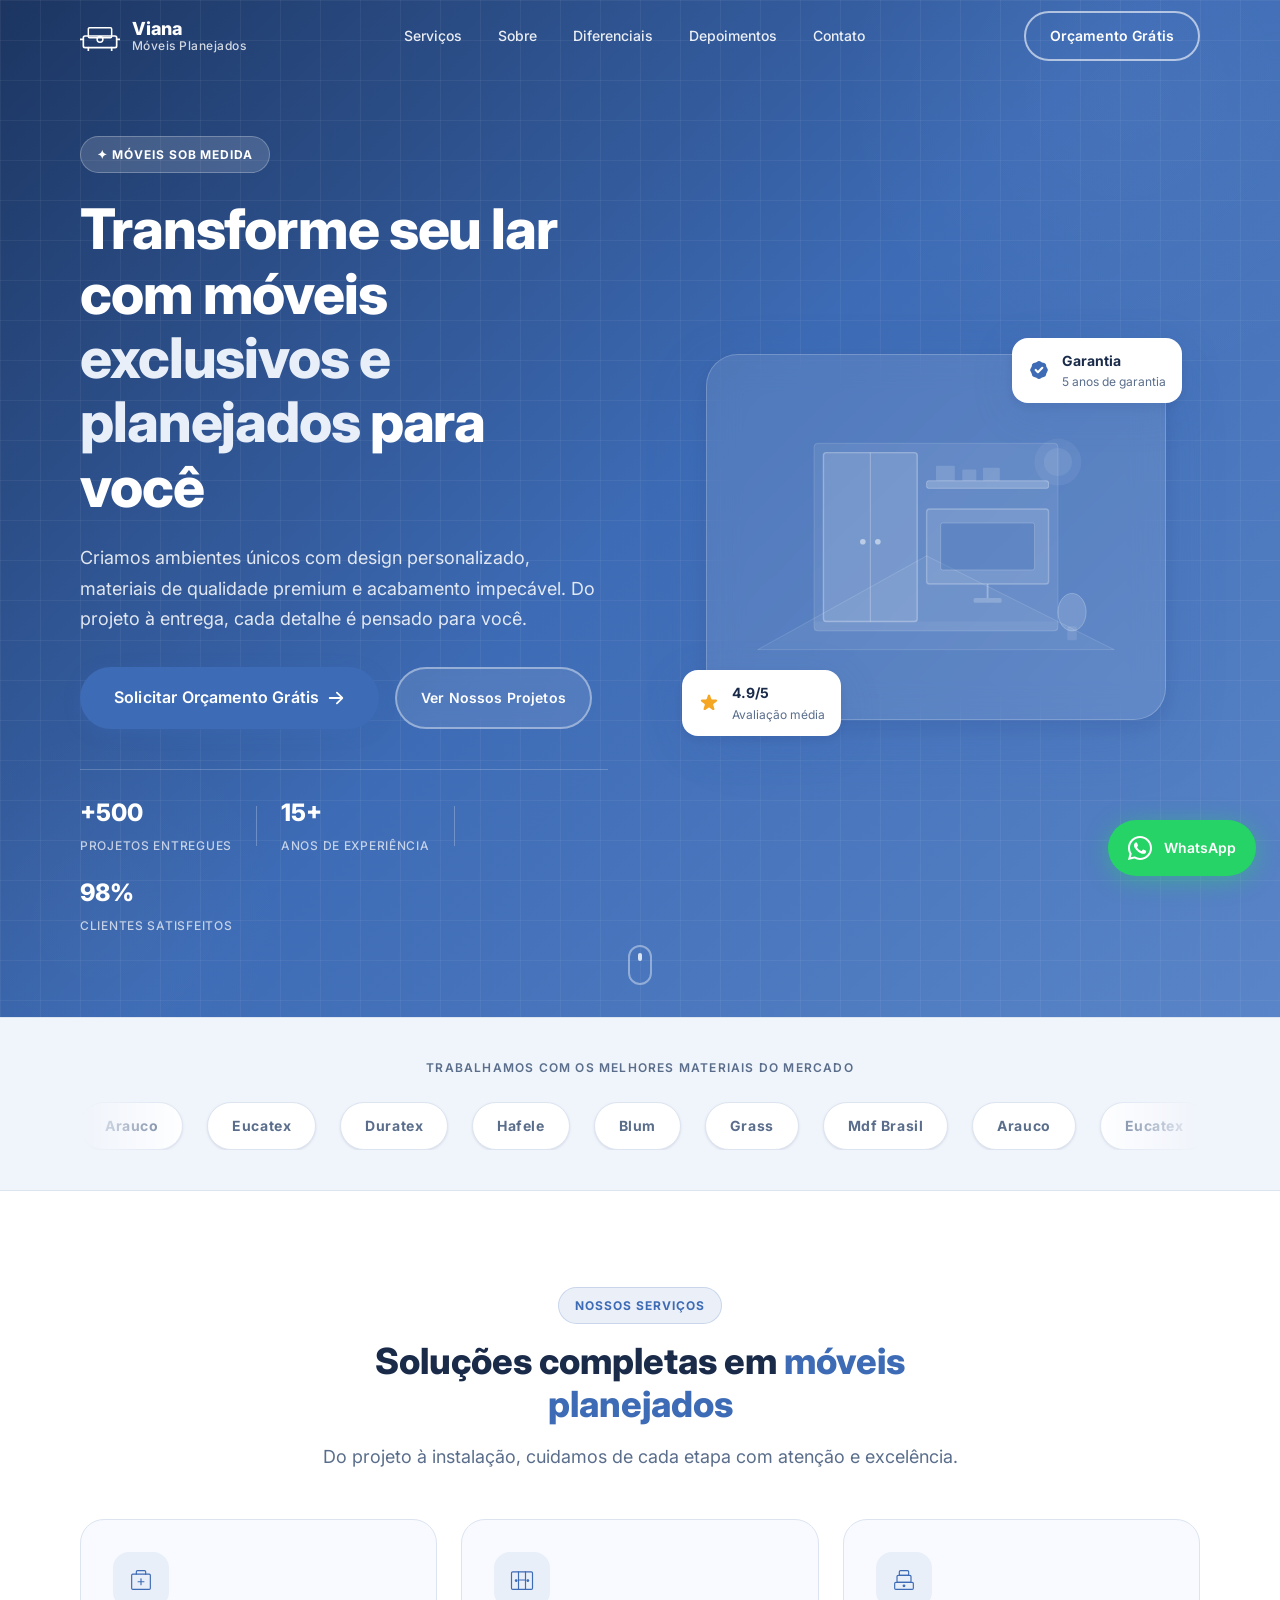
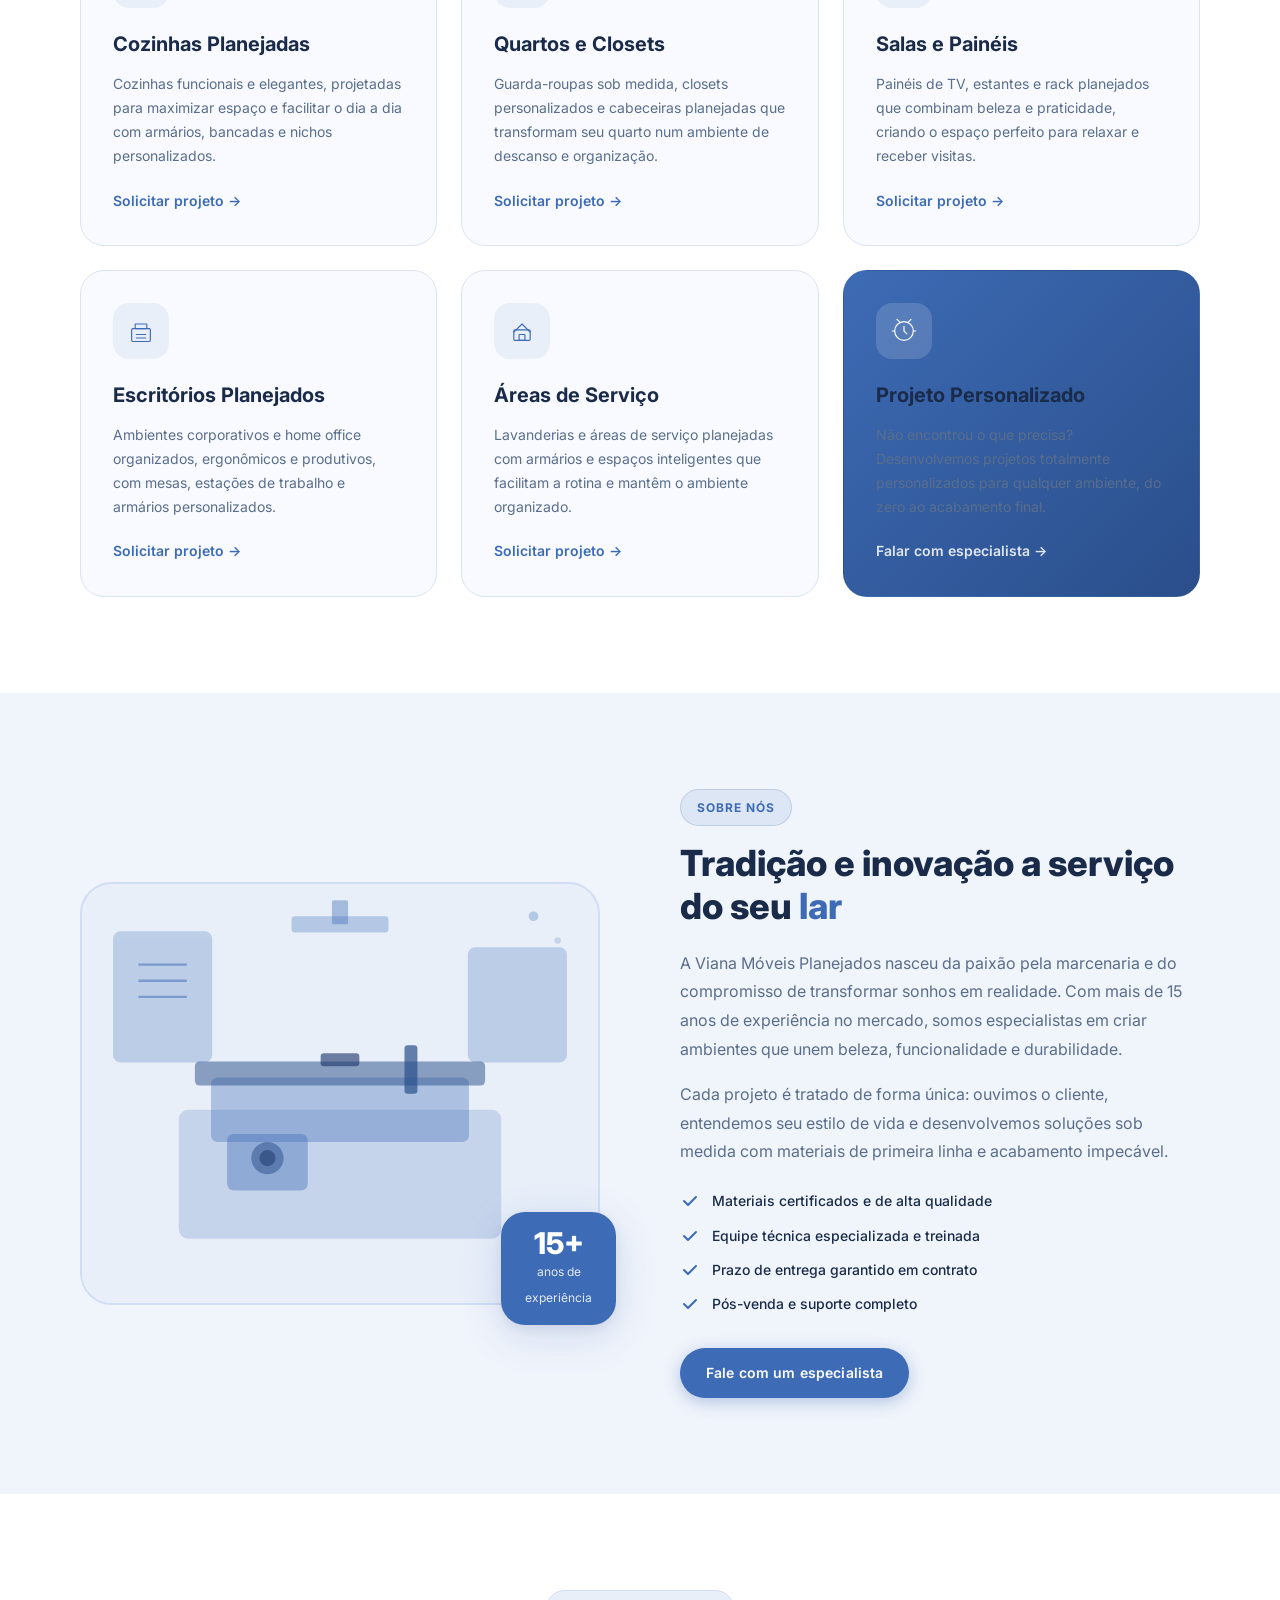
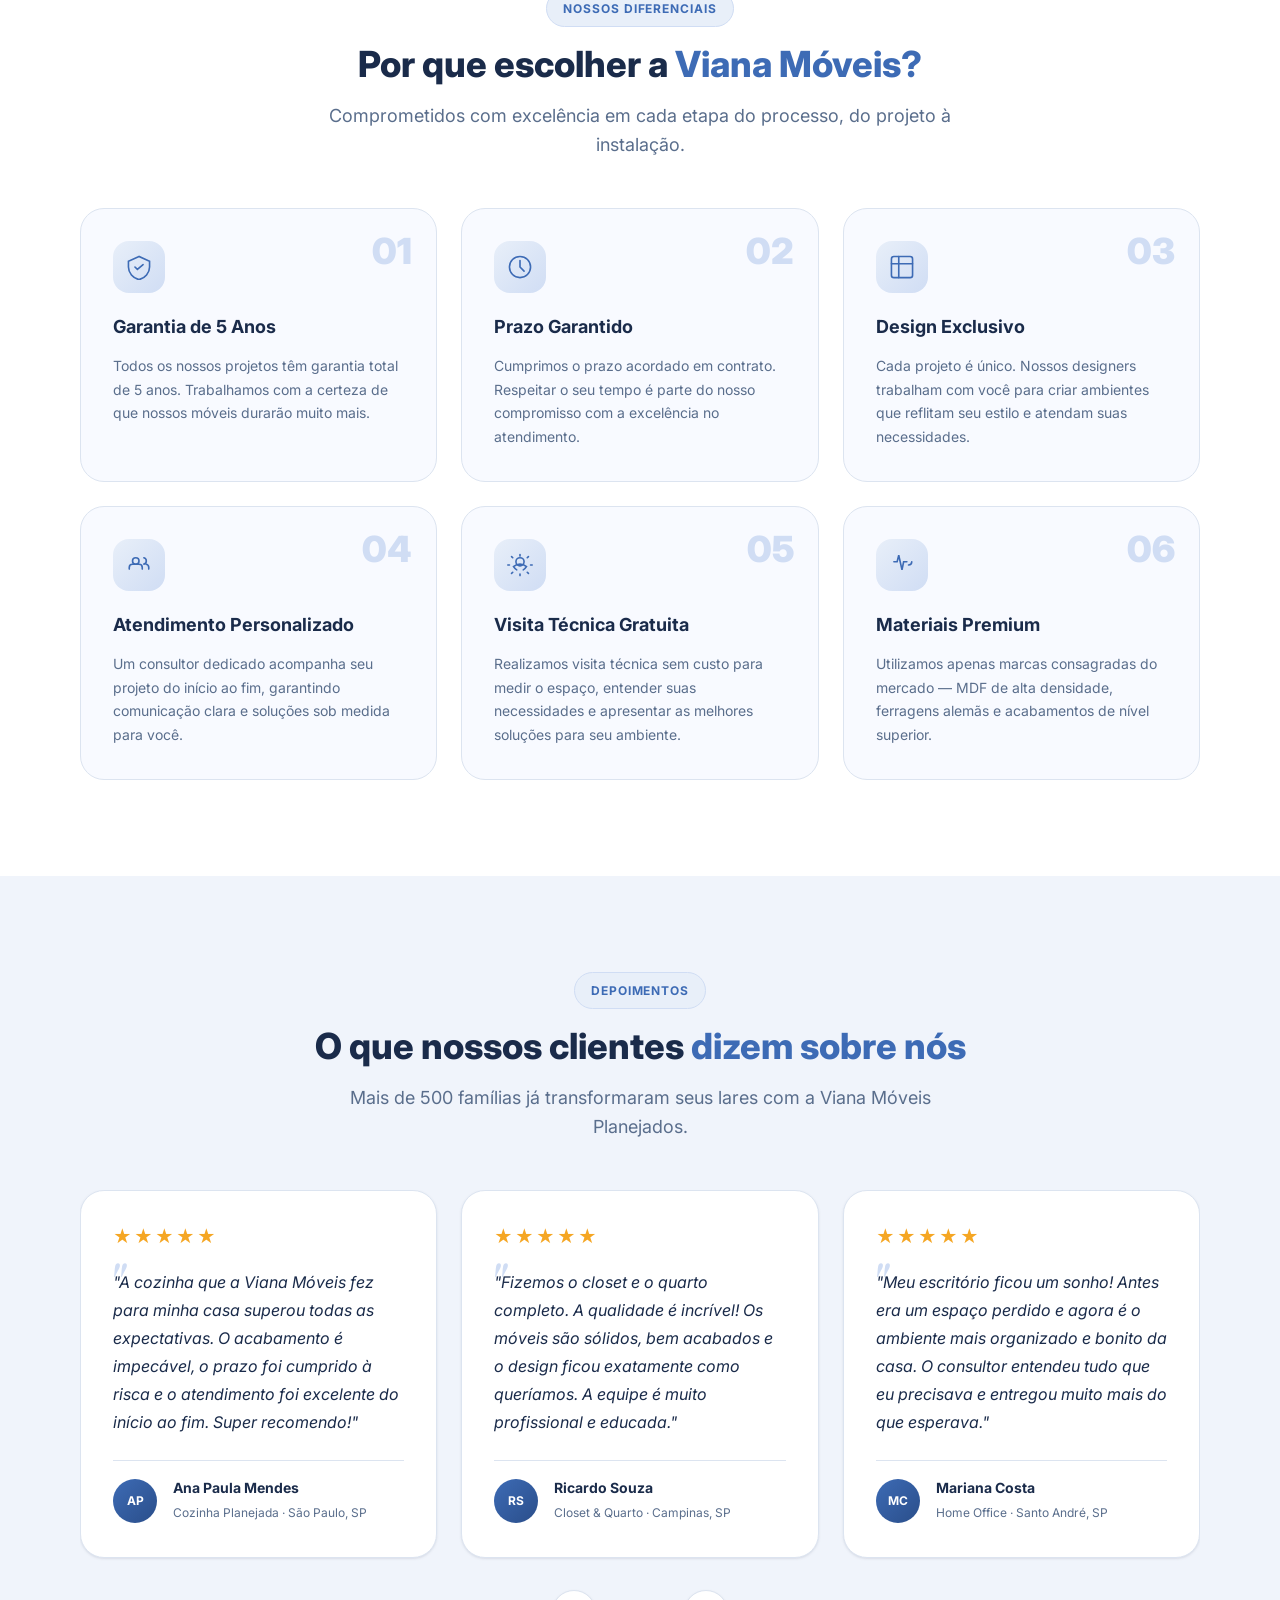
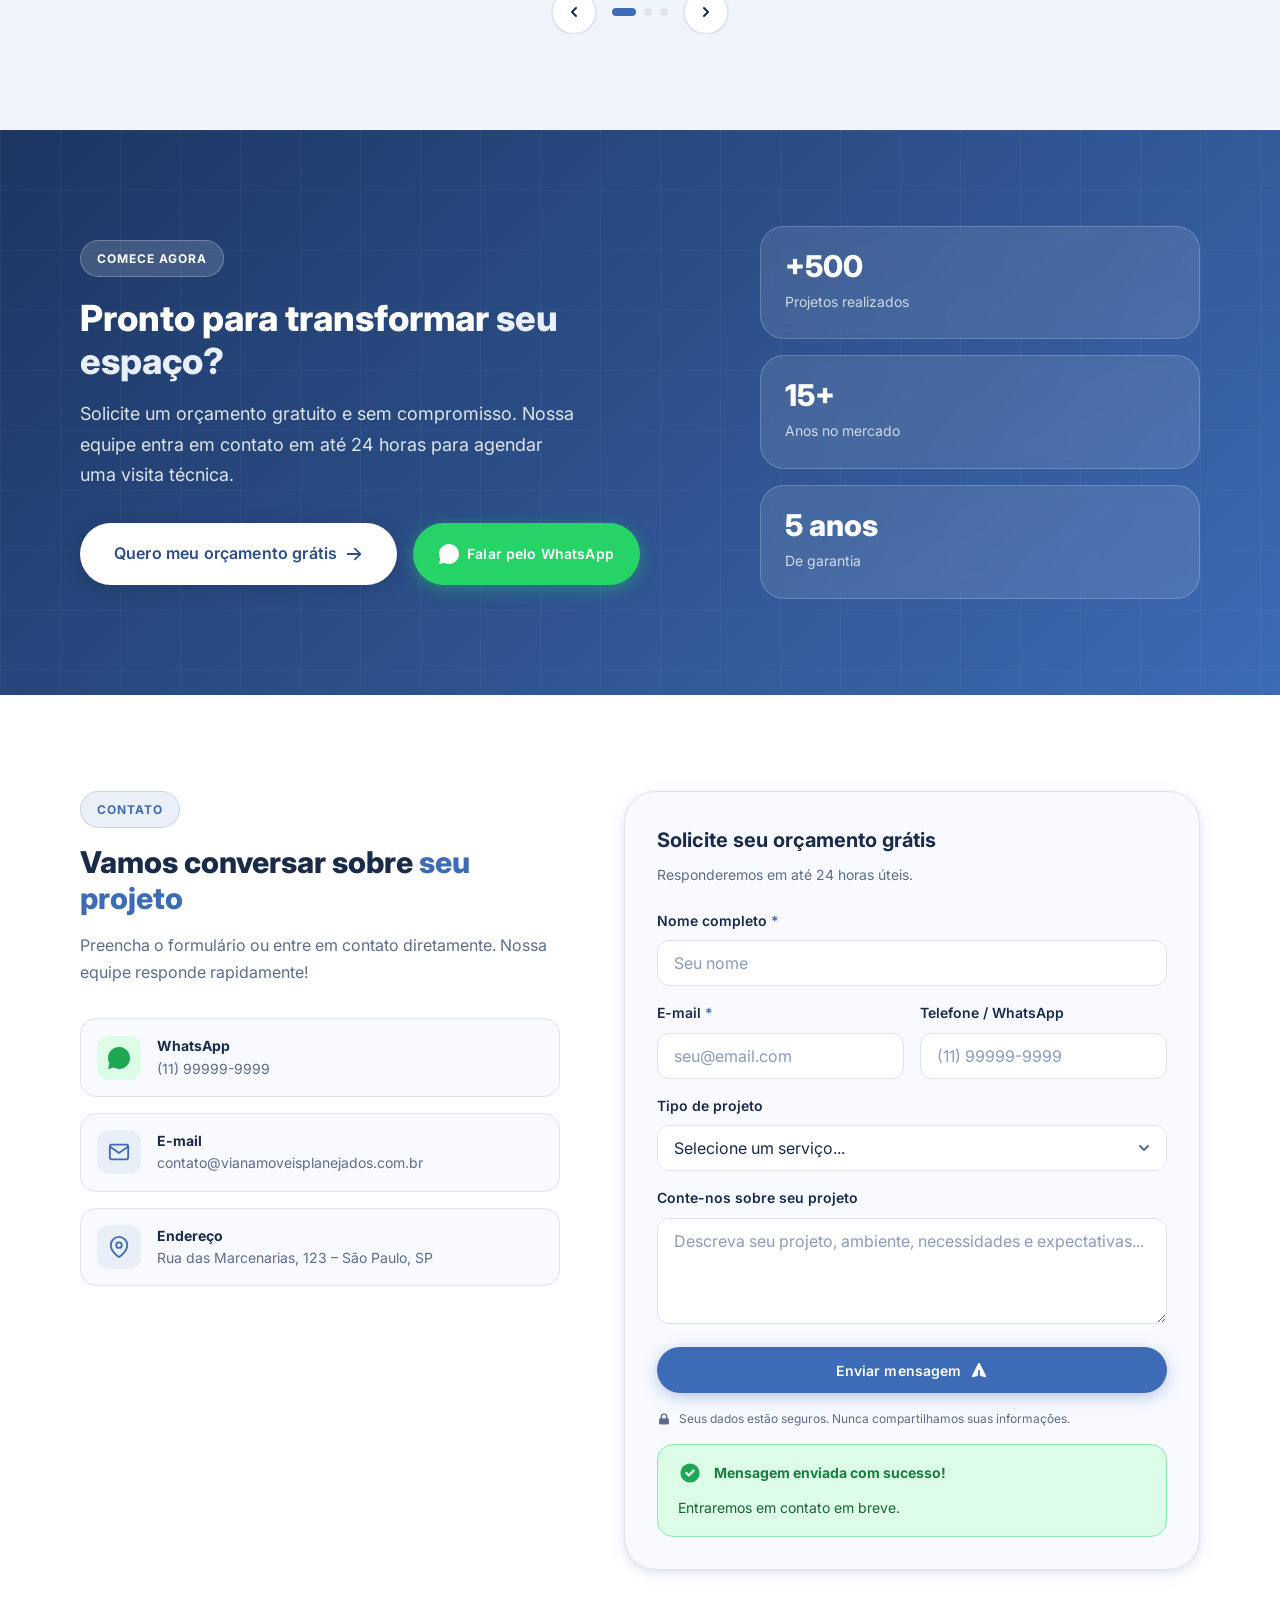
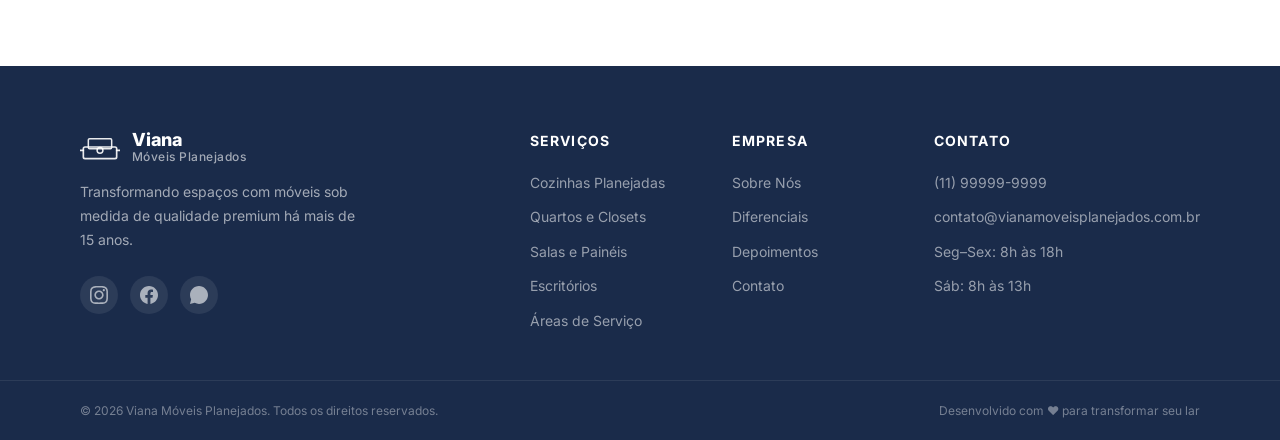
==== index.html @ b547963d "first commit" ====
<!DOCTYPE html>
<html lang="pt-BR">
<head>
  <meta charset="UTF-8" />
  <meta name="viewport" content="width=device-width, initial-scale=1.0" />
  <meta name="description" content="Viana Móveis Planejados – Móveis sob medida com qualidade premium e design exclusivo para sua casa, escritório ou empresa." />
  <meta name="keywords" content="móveis planejados, móveis sob medida, marcenaria, cozinha planejada, guarda-roupa planejado, closet, escritório planejado, Viana Móveis" />
  <meta property="og:title" content="Viana Móveis Planejados – Qualidade e Design em Cada Detalhe" />
  <meta property="og:description" content="Transformamos espaços com móveis sob medida de alta qualidade. Atendimento personalizado, projetos exclusivos." />
  <meta property="og:type" content="website" />
  <title>Viana Móveis Planejados – Qualidade e Design em Cada Detalhe</title>

  <!-- Google Fonts -->
  <link rel="preconnect" href="https://fonts.googleapis.com" />
  <link rel="preconnect" href="https://fonts.gstatic.com" crossorigin />
  <link href="https://fonts.googleapis.com/css2?family=Inter:wght@300;400;500;600;700;800&family=Playfair+Display:wght@700;800&display=swap" rel="stylesheet" />

  <!-- Stylesheet -->
  <link rel="stylesheet" href="styles.css" />
</head>
<body>

  <!-- ============================================================
       FLOATING WHATSAPP BUTTON
  ============================================================ -->
  <a
    href="https://wa.me/5511999999999?text=Olá!%20Gostaria%20de%20um%20orçamento%20de%20móveis%20planejados."
    class="whatsapp-float"
    target="_blank"
    rel="noopener noreferrer"
    aria-label="Fale conosco pelo WhatsApp"
  >
    <svg viewBox="0 0 32 32" fill="currentColor" aria-hidden="true">
      <path d="M16 0C7.163 0 0 7.163 0 16c0 2.822.736 5.471 2.027 7.773L0 32l8.418-2.006A15.93 15.93 0 0016 32c8.837 0 16-7.163 16-16S24.837 0 16 0zm0 29.333a13.27 13.27 0 01-6.773-1.853l-.486-.288-5.002 1.192 1.23-4.865-.317-.5A13.27 13.27 0 012.667 16C2.667 8.636 8.636 2.667 16 2.667S29.333 8.636 29.333 16 23.364 29.333 16 29.333zm7.28-9.92c-.4-.2-2.36-1.16-2.72-1.293-.36-.133-.623-.2-.887.2s-1.02 1.293-1.247 1.56c-.227.267-.453.3-.853.1-.4-.2-1.687-.62-3.213-1.98-1.187-1.06-1.987-2.367-2.22-2.767-.233-.4-.024-.613.176-.813.18-.18.4-.467.6-.7.2-.233.267-.4.4-.667.133-.267.067-.5-.033-.7-.1-.2-.887-2.147-1.213-2.94-.32-.773-.647-.667-.887-.68h-.753c-.267 0-.7.1-1.067.5s-1.4 1.367-1.4 3.333 1.433 3.867 1.633 4.133c.2.267 2.82 4.307 6.833 6.04.953.413 1.7.66 2.28.847.957.307 1.827.263 2.517.16.767-.113 2.36-.967 2.693-1.9.333-.933.333-1.733.233-1.9-.1-.167-.36-.267-.76-.467z"/>
    </svg>
    <span class="whatsapp-label">WhatsApp</span>
  </a>

  <!-- ============================================================
       NAVBAR
  ============================================================ -->
  <header class="navbar" id="navbar" role="banner">
    <div class="container navbar__inner">

      <!-- Logo -->
      <a href="#hero" class="navbar__logo" aria-label="Viana Móveis Planejados – Página inicial">
        <!-- Replace src with your actual logo file: <img src="logo.png" alt="Viana Móveis Planejados" /> -->
        <svg class="logo-icon" viewBox="0 0 48 36" fill="none" aria-hidden="true">
          <rect x="4" y="18" width="40" height="14" rx="2" stroke="currentColor" stroke-width="2" fill="none"/>
          <rect x="10" y="8" width="28" height="12" rx="1.5" stroke="currentColor" stroke-width="1.8" fill="none"/>
          <circle cx="24" cy="22" r="3.5" stroke="currentColor" stroke-width="1.8" fill="none"/>
          <line x1="4" y1="22" x2="0" y2="22" stroke="currentColor" stroke-width="2" stroke-linecap="round"/>
          <line x1="48" y1="22" x2="44" y2="22" stroke="currentColor" stroke-width="2" stroke-linecap="round"/>
          <line x1="10" y1="32" x2="10" y2="36" stroke="currentColor" stroke-width="2" stroke-linecap="round"/>
          <line x1="38" y1="32" x2="38" y2="36" stroke="currentColor" stroke-width="2" stroke-linecap="round"/>
        </svg>
        <span class="logo-text">
          <span class="logo-brand">Viana</span>
          <span class="logo-sub">Móveis Planejados</span>
        </span>
      </a>

      <!-- Desktop Navigation -->
      <nav class="navbar__nav" aria-label="Menu principal">
        <ul>
          <li><a href="#servicos">Serviços</a></li>
          <li><a href="#sobre">Sobre</a></li>
          <li><a href="#diferenciais">Diferenciais</a></li>
          <li><a href="#depoimentos">Depoimentos</a></li>
          <li><a href="#contato">Contato</a></li>
        </ul>
      </nav>

      <!-- CTA + Hamburger -->
      <div class="navbar__actions">
        <a href="#contato" class="btn btn--outline">Orçamento Grátis</a>
        <button class="hamburger" id="hamburger" aria-label="Abrir menu" aria-expanded="false" aria-controls="mobile-menu">
          <span></span><span></span><span></span>
        </button>
      </div>
    </div>

    <!-- Mobile Menu -->
    <nav class="mobile-menu" id="mobile-menu" aria-label="Menu mobile" aria-hidden="true">
      <ul>
        <li><a href="#servicos">Serviços</a></li>
        <li><a href="#sobre">Sobre</a></li>
        <li><a href="#diferenciais">Diferenciais</a></li>
        <li><a href="#depoimentos">Depoimentos</a></li>
        <li><a href="#contato">Contato</a></li>
        <li><a href="#contato" class="btn btn--primary">Orçamento Grátis</a></li>
      </ul>
    </nav>
  </header>

  <main>

    <!-- ============================================================
         HERO SECTION
    ============================================================ -->
    <section class="hero" id="hero" aria-labelledby="hero-headline">
      <div class="hero__bg" aria-hidden="true">
        <div class="hero__blob hero__blob--1"></div>
        <div class="hero__blob hero__blob--2"></div>
        <div class="hero__grid"></div>
      </div>

      <div class="container hero__inner">
        <div class="hero__content reveal">
          <span class="badge">✦ Móveis Sob Medida</span>
          <h1 id="hero-headline">
            Transforme seu lar com móveis
            <span class="highlight">exclusivos e planejados</span>
            para você
          </h1>
          <p class="hero__sub">
            Criamos ambientes únicos com design personalizado, materiais de qualidade premium e acabamento impecável. Do projeto à entrega, cada detalhe é pensado para você.
          </p>
          <div class="hero__ctas">
            <a href="#contato" class="btn btn--primary btn--lg">
              Solicitar Orçamento Grátis
              <svg viewBox="0 0 20 20" fill="currentColor" aria-hidden="true"><path fill-rule="evenodd" d="M10.293 3.293a1 1 0 011.414 0l6 6a1 1 0 010 1.414l-6 6a1 1 0 01-1.414-1.414L14.586 11H3a1 1 0 110-2h11.586l-4.293-4.293a1 1 0 010-1.414z" clip-rule="evenodd"/></svg>
            </a>
            <a href="#servicos" class="btn btn--ghost">
              Ver Nossos Projetos
            </a>
          </div>
          <div class="hero__stats">
            <div class="stat">
              <strong>+500</strong>
              <span>Projetos Entregues</span>
            </div>
            <div class="stat__divider" aria-hidden="true"></div>
            <div class="stat">
              <strong>15+</strong>
              <span>Anos de Experiência</span>
            </div>
            <div class="stat__divider" aria-hidden="true"></div>
            <div class="stat">
              <strong>98%</strong>
              <span>Clientes Satisfeitos</span>
            </div>
          </div>
        </div>

        <!-- Hero Visual -->
        <div class="hero__visual reveal reveal--right" aria-hidden="true">
          <div class="hero__card-wrap">
            <div class="hero__room">
              <!-- Stylized furniture illustration using CSS/SVG -->
              <svg viewBox="0 0 420 320" fill="none" xmlns="http://www.w3.org/2000/svg" role="img" aria-label="Ilustração de ambiente com móveis planejados">
                <!-- Room perspective floor -->
                <path d="M20 280 L200 180 L400 280 Z" fill="rgba(255,255,255,0.05)" stroke="rgba(255,255,255,0.15)" stroke-width="1"/>
                <!-- Back wall -->
                <rect x="80" y="60" width="260" height="200" rx="4" fill="rgba(255,255,255,0.08)" stroke="rgba(255,255,255,0.15)" stroke-width="1"/>
                <!-- Wardrobe -->
                <rect x="90" y="70" width="100" height="180" rx="3" fill="rgba(255,255,255,0.12)" stroke="rgba(255,255,255,0.3)" stroke-width="1.5"/>
                <line x1="140" y1="70" x2="140" y2="250" stroke="rgba(255,255,255,0.3)" stroke-width="1"/>
                <circle cx="132" cy="165" r="3" fill="rgba(255,255,255,0.5)"/>
                <circle cx="148" cy="165" r="3" fill="rgba(255,255,255,0.5)"/>
                <!-- TV Panel -->
                <rect x="200" y="130" width="130" height="80" rx="3" fill="rgba(255,255,255,0.1)" stroke="rgba(255,255,255,0.25)" stroke-width="1.5"/>
                <rect x="215" y="145" width="100" height="50" rx="2" fill="rgba(61,107,181,0.4)" stroke="rgba(255,255,255,0.2)" stroke-width="1"/>
                <line x1="265" y1="210" x2="265" y2="225" stroke="rgba(255,255,255,0.3)" stroke-width="2"/>
                <rect x="250" y="225" width="30" height="5" rx="2" fill="rgba(255,255,255,0.2)"/>
                <!-- Floating shelf -->
                <rect x="200" y="100" width="130" height="8" rx="2" fill="rgba(255,255,255,0.2)" stroke="rgba(255,255,255,0.3)" stroke-width="1"/>
                <rect x="210" y="84" width="20" height="16" rx="1" fill="rgba(255,255,255,0.15)"/>
                <rect x="238" y="88" width="15" height="12" rx="1" fill="rgba(255,255,255,0.15)"/>
                <rect x="260" y="86" width="18" height="14" rx="1" fill="rgba(255,255,255,0.15)"/>
                <!-- Floor -->
                <rect x="80" y="250" width="260" height="10" rx="0" fill="rgba(255,255,255,0.05)"/>
                <!-- Decorative plants -->
                <ellipse cx="355" cy="240" rx="15" ry="20" fill="rgba(255,255,255,0.15)" stroke="rgba(255,255,255,0.25)" stroke-width="1"/>
                <rect x="350" y="255" width="10" height="15" rx="2" fill="rgba(255,255,255,0.1)"/>
                <!-- Light rays -->
                <circle cx="340" cy="80" r="25" fill="rgba(255,255,255,0.06)"/>
                <circle cx="340" cy="80" r="15" fill="rgba(255,255,255,0.08)"/>
              </svg>
            </div>
            <!-- Floating badge cards -->
            <div class="hero__badge-card hero__badge-card--1">
              <svg viewBox="0 0 20 20" fill="currentColor" aria-hidden="true"><path d="M9.049 2.927c.3-.921 1.603-.921 1.902 0l1.07 3.292a1 1 0 00.95.69h3.462c.969 0 1.371 1.24.588 1.81l-2.8 2.034a1 1 0 00-.364 1.118l1.07 3.292c.3.921-.755 1.688-1.54 1.118l-2.8-2.034a1 1 0 00-1.175 0l-2.8 2.034c-.784.57-1.838-.197-1.539-1.118l1.07-3.292a1 1 0 00-.364-1.118L2.98 8.72c-.783-.57-.38-1.81.588-1.81h3.461a1 1 0 00.951-.69l1.07-3.292z"/></svg>
              <div>
                <strong>4.9/5</strong>
                <span>Avaliação média</span>
              </div>
            </div>
            <div class="hero__badge-card hero__badge-card--2">
              <svg viewBox="0 0 20 20" fill="currentColor" aria-hidden="true"><path fill-rule="evenodd" d="M6.267 3.455a3.066 3.066 0 001.745-.723 3.066 3.066 0 013.976 0 3.066 3.066 0 001.745.723 3.066 3.066 0 012.812 2.812c.051.643.304 1.254.723 1.745a3.066 3.066 0 010 3.976 3.066 3.066 0 00-.723 1.745 3.066 3.066 0 01-2.812 2.812 3.066 3.066 0 00-1.745.723 3.066 3.066 0 01-3.976 0 3.066 3.066 0 00-1.745-.723 3.066 3.066 0 01-2.812-2.812 3.066 3.066 0 00-.723-1.745 3.066 3.066 0 010-3.976 3.066 3.066 0 00.723-1.745 3.066 3.066 0 012.812-2.812zm7.44 5.252a1 1 0 00-1.414-1.414L9 10.586 7.707 9.293a1 1 0 00-1.414 1.414l2 2a1 1 0 001.414 0l4-4z" clip-rule="evenodd"/></svg>
              <div>
                <strong>Garantia</strong>
                <span>5 anos de garantia</span>
              </div>
            </div>
          </div>
        </div>
      </div>

      <!-- Scroll indicator -->
      <div class="hero__scroll" aria-hidden="true">
        <div class="hero__scroll-dot"></div>
      </div>
    </section>

    <!-- ============================================================
         SOCIAL PROOF / LOGOS
    ============================================================ -->
    <section class="logos-bar" aria-label="Marcas e parceiros">
      <div class="container">
        <p class="logos-bar__label">Trabalhamos com os melhores materiais do mercado</p>
        <div class="logos-bar__track">
          <div class="logos-bar__inner">
            <!-- Repeat brands for infinite scroll illusion -->
            <span class="logo-pill">Arauco</span>
            <span class="logo-pill">Eucatex</span>
            <span class="logo-pill">Duratex</span>
            <span class="logo-pill">Hafele</span>
            <span class="logo-pill">Blum</span>
            <span class="logo-pill">Grass</span>
            <span class="logo-pill">Mdf Brasil</span>
            <span class="logo-pill">Arauco</span>
            <span class="logo-pill">Eucatex</span>
            <span class="logo-pill">Duratex</span>
            <span class="logo-pill">Hafele</span>
            <span class="logo-pill">Blum</span>
            <span class="logo-pill">Grass</span>
            <span class="logo-pill">Mdf Brasil</span>
          </div>
        </div>
      </div>
    </section>

    <!-- ============================================================
         SERVICES / FEATURES SECTION
    ============================================================ -->
    <section class="services" id="servicos" aria-labelledby="services-title">
      <div class="container">
        <div class="section-header reveal">
          <span class="badge badge--dark">Nossos Serviços</span>
          <h2 id="services-title">Soluções completas em <span class="highlight">móveis planejados</span></h2>
          <p>Do projeto à instalação, cuidamos de cada etapa com atenção e excelência.</p>
        </div>

        <div class="services__grid">

          <article class="service-card reveal" tabindex="0">
            <div class="service-card__icon" aria-hidden="true">
              <svg viewBox="0 0 48 48" fill="none" stroke="currentColor" stroke-width="2" stroke-linecap="round" stroke-linejoin="round">
                <rect x="8" y="14" width="32" height="26" rx="2"/>
                <path d="M16 14V10a2 2 0 012-2h12a2 2 0 012 2v4"/>
                <line x1="24" y1="22" x2="24" y2="32"/>
                <line x1="19" y1="27" x2="29" y2="27"/>
              </svg>
            </div>
            <h3>Cozinhas Planejadas</h3>
            <p>Cozinhas funcionais e elegantes, projetadas para maximizar espaço e facilitar o dia a dia com armários, bancadas e nichos personalizados.</p>
            <a href="#contato" class="card-link">Solicitar projeto <span aria-hidden="true">→</span></a>
          </article>

          <article class="service-card reveal" tabindex="0">
            <div class="service-card__icon" aria-hidden="true">
              <svg viewBox="0 0 48 48" fill="none" stroke="currentColor" stroke-width="2" stroke-linecap="round" stroke-linejoin="round">
                <rect x="6" y="10" width="36" height="30" rx="2"/>
                <line x1="18" y1="10" x2="18" y2="40"/>
                <line x1="30" y1="10" x2="30" y2="40"/>
                <line x1="18" y1="24" x2="30" y2="24"/>
                <circle cx="14" cy="25" r="1.5" fill="currentColor"/>
                <circle cx="34" cy="25" r="1.5" fill="currentColor"/>
              </svg>
            </div>
            <h3>Quartos e Closets</h3>
            <p>Guarda-roupas sob medida, closets personalizados e cabeceiras planejadas que transformam seu quarto num ambiente de descanso e organização.</p>
            <a href="#contato" class="card-link">Solicitar projeto <span aria-hidden="true">→</span></a>
          </article>

          <article class="service-card reveal" tabindex="0">
            <div class="service-card__icon" aria-hidden="true">
              <svg viewBox="0 0 48 48" fill="none" stroke="currentColor" stroke-width="2" stroke-linecap="round" stroke-linejoin="round">
                <rect x="8" y="28" width="32" height="12" rx="2"/>
                <rect x="12" y="16" width="24" height="12" rx="2"/>
                <rect x="16" y="8" width="16" height="8" rx="2"/>
                <circle cx="24" cy="34" r="1.5" fill="currentColor"/>
              </svg>
            </div>
            <h3>Salas e Painéis</h3>
            <p>Painéis de TV, estantes e rack planejados que combinam beleza e praticidade, criando o espaço perfeito para relaxar e receber visitas.</p>
            <a href="#contato" class="card-link">Solicitar projeto <span aria-hidden="true">→</span></a>
          </article>

          <article class="service-card reveal" tabindex="0">
            <div class="service-card__icon" aria-hidden="true">
              <svg viewBox="0 0 48 48" fill="none" stroke="currentColor" stroke-width="2" stroke-linecap="round" stroke-linejoin="round">
                <rect x="8" y="20" width="32" height="22" rx="2"/>
                <rect x="14" y="12" width="20" height="8" rx="1"/>
                <line x1="16" y1="30" x2="32" y2="30"/>
                <line x1="16" y1="36" x2="32" y2="36"/>
              </svg>
            </div>
            <h3>Escritórios Planejados</h3>
            <p>Ambientes corporativos e home office organizados, ergonômicos e produtivos, com mesas, estações de trabalho e armários personalizados.</p>
            <a href="#contato" class="card-link">Solicitar projeto <span aria-hidden="true">→</span></a>
          </article>

          <article class="service-card reveal" tabindex="0">
            <div class="service-card__icon" aria-hidden="true">
              <svg viewBox="0 0 48 48" fill="none" stroke="currentColor" stroke-width="2" stroke-linecap="round" stroke-linejoin="round">
                <rect x="10" y="22" width="28" height="18" rx="2"/>
                <path d="M10 26l14-14 14 14"/>
                <rect x="19" y="30" width="10" height="10" rx="1"/>
              </svg>
            </div>
            <h3>Áreas de Serviço</h3>
            <p>Lavanderias e áreas de serviço planejadas com armários e espaços inteligentes que facilitam a rotina e mantêm o ambiente organizado.</p>
            <a href="#contato" class="card-link">Solicitar projeto <span aria-hidden="true">→</span></a>
          </article>

          <article class="service-card service-card--highlight reveal" tabindex="0">
            <div class="service-card__icon" aria-hidden="true">
              <svg viewBox="0 0 48 48" fill="none" stroke="currentColor" stroke-width="2" stroke-linecap="round" stroke-linejoin="round">
                <circle cx="24" cy="24" r="16"/>
                <path d="M24 16v8l5 5"/>
                <path d="M16 8l-4-4M32 8l4-4M8 24H4M44 24h-4"/>
              </svg>
            </div>
            <h3>Projeto Personalizado</h3>
            <p>Não encontrou o que precisa? Desenvolvemos projetos totalmente personalizados para qualquer ambiente, do zero ao acabamento final.</p>
            <a href="#contato" class="card-link">Falar com especialista <span aria-hidden="true">→</span></a>
          </article>

        </div>
      </div>
    </section>

    <!-- ============================================================
         ABOUT SECTION
    ============================================================ -->
    <section class="about" id="sobre" aria-labelledby="about-title">
      <div class="container about__inner">

        <div class="about__visual reveal">
          <div class="about__img-wrap">
            <!-- Replace with actual team or workspace photo -->
            <div class="about__img-placeholder" aria-label="Nossa marcenaria e equipe">
              <svg viewBox="0 0 320 260" fill="none" xmlns="http://www.w3.org/2000/svg" role="img" aria-label="Ilustração da marcenaria Viana Móveis">
                <!-- Workshop floor -->
                <rect x="0" y="0" width="320" height="260" fill="#E8EFF9" rx="16"/>
                <!-- Machine base -->
                <rect x="60" y="140" width="200" height="80" rx="6" fill="#3D6BB5" opacity="0.2"/>
                <rect x="80" y="120" width="160" height="40" rx="4" fill="#3D6BB5" opacity="0.35"/>
                <!-- Table saw top -->
                <rect x="70" y="110" width="180" height="15" rx="3" fill="#2A4E8A" opacity="0.5"/>
                <!-- Blade slot -->
                <rect x="148" y="105" width="24" height="8" rx="2" fill="#1A3366" opacity="0.6"/>
                <!-- Fence/Guide -->
                <rect x="200" y="100" width="8" height="30" rx="2" fill="#2A4E8A" opacity="0.7"/>
                <!-- Motor box -->
                <rect x="90" y="155" width="50" height="35" rx="4" fill="#3D6BB5" opacity="0.4"/>
                <circle cx="115" cy="170" r="10" fill="#2A4E8A" opacity="0.5"/>
                <circle cx="115" cy="170" r="5" fill="#1A3366" opacity="0.5"/>
                <!-- Cabinet pieces -->
                <rect x="20" y="30" width="60" height="80" rx="4" fill="#3D6BB5" opacity="0.25" stroke="#3D6BB5" stroke-width="1.5"/>
                <rect x="240" y="40" width="60" height="70" rx="4" fill="#3D6BB5" opacity="0.25" stroke="#3D6BB5" stroke-width="1.5"/>
                <!-- Decorative lines on panels -->
                <line x1="35" y1="50" x2="65" y2="50" stroke="#3D6BB5" stroke-width="1.5" opacity="0.5"/>
                <line x1="35" y1="60" x2="65" y2="60" stroke="#3D6BB5" stroke-width="1.5" opacity="0.5"/>
                <line x1="35" y1="70" x2="65" y2="70" stroke="#3D6BB5" stroke-width="1.5" opacity="0.5"/>
                <!-- Tool on wall -->
                <rect x="130" y="20" width="60" height="10" rx="2" fill="#3D6BB5" opacity="0.3"/>
                <rect x="155" y="10" width="10" height="15" rx="1" fill="#3D6BB5" opacity="0.4"/>
                <!-- Stars/sparkles -->
                <circle cx="280" cy="20" r="3" fill="#3D6BB5" opacity="0.3"/>
                <circle cx="295" cy="35" r="2" fill="#3D6BB5" opacity="0.2"/>
              </svg>
            </div>
            <div class="about__exp-badge" aria-label="15 anos de experiência">
              <strong>15+</strong>
              <span>anos de<br/>experiência</span>
            </div>
          </div>
        </div>

        <div class="about__content reveal reveal--right">
          <span class="badge badge--dark">Sobre Nós</span>
          <h2 id="about-title">Tradição e inovação a serviço do seu <span class="highlight">lar</span></h2>
          <p>
            A Viana Móveis Planejados nasceu da paixão pela marcenaria e do compromisso de transformar sonhos em realidade. Com mais de 15 anos de experiência no mercado, somos especialistas em criar ambientes que unem beleza, funcionalidade e durabilidade.
          </p>
          <p>
            Cada projeto é tratado de forma única: ouvimos o cliente, entendemos seu estilo de vida e desenvolvemos soluções sob medida com materiais de primeira linha e acabamento impecável.
          </p>
          <ul class="about__list" aria-label="Nossos compromissos">
            <li>
              <svg viewBox="0 0 20 20" fill="currentColor" aria-hidden="true"><path fill-rule="evenodd" d="M16.707 5.293a1 1 0 010 1.414l-8 8a1 1 0 01-1.414 0l-4-4a1 1 0 011.414-1.414L8 12.586l7.293-7.293a1 1 0 011.414 0z" clip-rule="evenodd"/></svg>
              Materiais certificados e de alta qualidade
            </li>
            <li>
              <svg viewBox="0 0 20 20" fill="currentColor" aria-hidden="true"><path fill-rule="evenodd" d="M16.707 5.293a1 1 0 010 1.414l-8 8a1 1 0 01-1.414 0l-4-4a1 1 0 011.414-1.414L8 12.586l7.293-7.293a1 1 0 011.414 0z" clip-rule="evenodd"/></svg>
              Equipe técnica especializada e treinada
            </li>
            <li>
              <svg viewBox="0 0 20 20" fill="currentColor" aria-hidden="true"><path fill-rule="evenodd" d="M16.707 5.293a1 1 0 010 1.414l-8 8a1 1 0 01-1.414 0l-4-4a1 1 0 011.414-1.414L8 12.586l7.293-7.293a1 1 0 011.414 0z" clip-rule="evenodd"/></svg>
              Prazo de entrega garantido em contrato
            </li>
            <li>
              <svg viewBox="0 0 20 20" fill="currentColor" aria-hidden="true"><path fill-rule="evenodd" d="M16.707 5.293a1 1 0 010 1.414l-8 8a1 1 0 01-1.414 0l-4-4a1 1 0 011.414-1.414L8 12.586l7.293-7.293a1 1 0 011.414 0z" clip-rule="evenodd"/></svg>
              Pós-venda e suporte completo
            </li>
          </ul>
          <a href="#contato" class="btn btn--primary">Fale com um especialista</a>
        </div>
      </div>
    </section>

    <!-- ============================================================
         DIFFERENTIALS / BENEFITS
    ============================================================ -->
    <section class="differentials" id="diferenciais" aria-labelledby="diff-title">
      <div class="container">
        <div class="section-header reveal">
          <span class="badge">Nossos Diferenciais</span>
          <h2 id="diff-title">Por que escolher a <span class="highlight">Viana Móveis?</span></h2>
          <p>Comprometidos com excelência em cada etapa do processo, do projeto à instalação.</p>
        </div>

        <div class="diff-grid">

          <div class="diff-card reveal">
            <div class="diff-card__num" aria-hidden="true">01</div>
            <div class="diff-card__icon" aria-hidden="true">
              <svg viewBox="0 0 32 32" fill="none" stroke="currentColor" stroke-width="2" stroke-linecap="round">
                <path d="M16 3L3 9v7c0 7.18 5.52 13.88 13 15.46C23.48 29.88 29 23.18 29 16V9L16 3z"/>
                <polyline points="11,16 14,19 21,13"/>
              </svg>
            </div>
            <h3>Garantia de 5 Anos</h3>
            <p>Todos os nossos projetos têm garantia total de 5 anos. Trabalhamos com a certeza de que nossos móveis durarão muito mais.</p>
          </div>

          <div class="diff-card reveal">
            <div class="diff-card__num" aria-hidden="true">02</div>
            <div class="diff-card__icon" aria-hidden="true">
              <svg viewBox="0 0 32 32" fill="none" stroke="currentColor" stroke-width="2" stroke-linecap="round">
                <circle cx="16" cy="16" r="13"/>
                <polyline points="16,8 16,16 21,21"/>
              </svg>
            </div>
            <h3>Prazo Garantido</h3>
            <p>Cumprimos o prazo acordado em contrato. Respeitar o seu tempo é parte do nosso compromisso com a excelência no atendimento.</p>
          </div>

          <div class="diff-card reveal">
            <div class="diff-card__num" aria-hidden="true">03</div>
            <div class="diff-card__icon" aria-hidden="true">
              <svg viewBox="0 0 32 32" fill="none" stroke="currentColor" stroke-width="2" stroke-linecap="round">
                <rect x="3" y="3" width="26" height="26" rx="3"/>
                <path d="M3 12h26M12 3v26"/>
              </svg>
            </div>
            <h3>Design Exclusivo</h3>
            <p>Cada projeto é único. Nossos designers trabalham com você para criar ambientes que reflitam seu estilo e atendam suas necessidades.</p>
          </div>

          <div class="diff-card reveal">
            <div class="diff-card__num" aria-hidden="true">04</div>
            <div class="diff-card__icon" aria-hidden="true">
              <svg viewBox="0 0 32 32" fill="none" stroke="currentColor" stroke-width="2" stroke-linecap="round">
                <path d="M20 21v-2a4 4 0 00-4-4H8a4 4 0 00-4 4v2"/>
                <circle cx="12" cy="11" r="4"/>
                <path d="M28 21v-2a4 4 0 00-3-3.87M22 7.13a4 4 0 010 7.75"/>
              </svg>
            </div>
            <h3>Atendimento Personalizado</h3>
            <p>Um consultor dedicado acompanha seu projeto do início ao fim, garantindo comunicação clara e soluções sob medida para você.</p>
          </div>

          <div class="diff-card reveal">
            <div class="diff-card__num" aria-hidden="true">05</div>
            <div class="diff-card__icon" aria-hidden="true">
              <svg viewBox="0 0 32 32" fill="none" stroke="currentColor" stroke-width="2" stroke-linecap="round">
                <path d="M12 22s-2-1-4-4a12 12 0 0116 0c-2 3-4 4-4 4"/>
                <circle cx="16" cy="12" r="5"/>
                <path d="M16 3v2M16 27v2M3 16H1M31 16h-2M5.64 5.64L7.05 7.05M24.95 24.95l1.41 1.41M5.64 26.36l1.41-1.41M24.95 7.05l1.41-1.41"/>
              </svg>
            </div>
            <h3>Visita Técnica Gratuita</h3>
            <p>Realizamos visita técnica sem custo para medir o espaço, entender suas necessidades e apresentar as melhores soluções para seu ambiente.</p>
          </div>

          <div class="diff-card reveal">
            <div class="diff-card__num" aria-hidden="true">06</div>
            <div class="diff-card__icon" aria-hidden="true">
              <svg viewBox="0 0 32 32" fill="none" stroke="currentColor" stroke-width="2" stroke-linecap="round">
                <path d="M22 12h-4l-2 10-4-18-2 8H6"/>
                <path d="M28 12a4 4 0 01-4 4"/>
              </svg>
            </div>
            <h3>Materiais Premium</h3>
            <p>Utilizamos apenas marcas consagradas do mercado — MDF de alta densidade, ferragens alemãs e acabamentos de nível superior.</p>
          </div>

        </div>
      </div>
    </section>

    <!-- ============================================================
         TESTIMONIALS CAROUSEL
    ============================================================ -->
    <section class="testimonials" id="depoimentos" aria-labelledby="test-title">
      <div class="container">
        <div class="section-header reveal">
          <span class="badge">Depoimentos</span>
          <h2 id="test-title">O que nossos clientes <span class="highlight">dizem sobre nós</span></h2>
          <p>Mais de 500 famílias já transformaram seus lares com a Viana Móveis Planejados.</p>
        </div>

        <!-- Carousel -->
        <div class="carousel" role="region" aria-label="Depoimentos de clientes" aria-roledescription="carrossel">
          <div class="carousel__track" id="carouselTrack">

            <article class="testimonial-card" aria-label="Depoimento de Ana Paula">
              <div class="testimonial-card__stars" aria-label="5 estrelas">
                ★★★★★
              </div>
              <blockquote>
                "A cozinha que a Viana Móveis fez para minha casa superou todas as expectativas. O acabamento é impecável, o prazo foi cumprido à risca e o atendimento foi excelente do início ao fim. Super recomendo!"
              </blockquote>
              <footer class="testimonial-card__author">
                <div class="author-avatar" aria-hidden="true">AP</div>
                <div>
                  <cite>Ana Paula Mendes</cite>
                  <span>Cozinha Planejada · São Paulo, SP</span>
                </div>
              </footer>
            </article>

            <article class="testimonial-card" aria-label="Depoimento de Ricardo Souza">
              <div class="testimonial-card__stars" aria-label="5 estrelas">
                ★★★★★
              </div>
              <blockquote>
                "Fizemos o closet e o quarto completo. A qualidade é incrível! Os móveis são sólidos, bem acabados e o design ficou exatamente como queríamos. A equipe é muito profissional e educada."
              </blockquote>
              <footer class="testimonial-card__author">
                <div class="author-avatar" aria-hidden="true">RS</div>
                <div>
                  <cite>Ricardo Souza</cite>
                  <span>Closet & Quarto · Campinas, SP</span>
                </div>
              </footer>
            </article>

            <article class="testimonial-card" aria-label="Depoimento de Mariana Costa">
              <div class="testimonial-card__stars" aria-label="5 estrelas">
                ★★★★★
              </div>
              <blockquote>
                "Meu escritório ficou um sonho! Antes era um espaço perdido e agora é o ambiente mais organizado e bonito da casa. O consultor entendeu tudo que eu precisava e entregou muito mais do que esperava."
              </blockquote>
              <footer class="testimonial-card__author">
                <div class="author-avatar" aria-hidden="true">MC</div>
                <div>
                  <cite>Mariana Costa</cite>
                  <span>Home Office · Santo André, SP</span>
                </div>
              </footer>
            </article>

            <article class="testimonial-card" aria-label="Depoimento de João Ferreira">
              <div class="testimonial-card__stars" aria-label="5 estrelas">
                ★★★★★
              </div>
              <blockquote>
                "Contratei a Viana Móveis para mobiliar toda a minha casa nova. Resultado impecável! A qualidade é visível e os móveis são muito resistentes. Já indiquei para vários amigos e família."
              </blockquote>
              <footer class="testimonial-card__author">
                <div class="author-avatar" aria-hidden="true">JF</div>
                <div>
                  <cite>João Ferreira</cite>
                  <span>Projeto Completo · Guarulhos, SP</span>
                </div>
              </footer>
            </article>

            <article class="testimonial-card" aria-label="Depoimento de Camila Rodrigues">
              <div class="testimonial-card__stars" aria-label="5 estrelas">
                ★★★★★
              </div>
              <blockquote>
                "A área de serviço que parecia um pesadelo virou um espaço lindo e funcional. Cada centímetro foi aproveitado. Fiquei impressionada com a dedicação da equipe e com o nível de detalhe no acabamento."
              </blockquote>
              <footer class="testimonial-card__author">
                <div class="author-avatar" aria-hidden="true">CR</div>
                <div>
                  <cite>Camila Rodrigues</cite>
                  <span>Área de Serviço · São Bernardo, SP</span>
                </div>
              </footer>
            </article>

          </div>

          <!-- Carousel Controls -->
          <div class="carousel__controls">
            <button class="carousel__btn carousel__btn--prev" id="carouselPrev" aria-label="Depoimento anterior">
              <svg viewBox="0 0 20 20" fill="currentColor" aria-hidden="true"><path fill-rule="evenodd" d="M12.707 5.293a1 1 0 010 1.414L9.414 10l3.293 3.293a1 1 0 01-1.414 1.414l-4-4a1 1 0 010-1.414l4-4a1 1 0 011.414 0z" clip-rule="evenodd"/></svg>
            </button>
            <div class="carousel__dots" id="carouselDots" role="tablist" aria-label="Selecionar depoimento"></div>
            <button class="carousel__btn carousel__btn--next" id="carouselNext" aria-label="Próximo depoimento">
              <svg viewBox="0 0 20 20" fill="currentColor" aria-hidden="true"><path fill-rule="evenodd" d="M7.293 14.707a1 1 0 010-1.414L10.586 10 7.293 6.707a1 1 0 011.414-1.414l4 4a1 1 0 010 1.414l-4 4a1 1 0 01-1.414 0z" clip-rule="evenodd"/></svg>
            </button>
          </div>
        </div>
      </div>
    </section>

    <!-- ============================================================
         CTA SECTION
    ============================================================ -->
    <section class="cta-section" aria-labelledby="cta-title">
      <div class="cta-section__bg" aria-hidden="true"></div>
      <div class="container cta-section__inner reveal">
        <div class="cta-section__content">
          <span class="badge">Comece Agora</span>
          <h2 id="cta-title">Pronto para transformar <span class="highlight-light">seu espaço?</span></h2>
          <p>Solicite um orçamento gratuito e sem compromisso. Nossa equipe entra em contato em até 24 horas para agendar uma visita técnica.</p>
          <div class="cta-section__actions">
            <a href="#contato" class="btn btn--white btn--lg">
              Quero meu orçamento grátis
              <svg viewBox="0 0 20 20" fill="currentColor" aria-hidden="true"><path fill-rule="evenodd" d="M10.293 3.293a1 1 0 011.414 0l6 6a1 1 0 010 1.414l-6 6a1 1 0 01-1.414-1.414L14.586 11H3a1 1 0 110-2h11.586l-4.293-4.293a1 1 0 010-1.414z" clip-rule="evenodd"/></svg>
            </a>
            <a href="https://wa.me/5511999999999" class="btn btn--whatsapp" target="_blank" rel="noopener noreferrer">
              <svg viewBox="0 0 32 32" fill="currentColor" aria-hidden="true"><path d="M16 0C7.163 0 0 7.163 0 16c0 2.822.736 5.471 2.027 7.773L0 32l8.418-2.006A15.93 15.93 0 0016 32c8.837 0 16-7.163 16-16S24.837 0 16 0zm7.28 21.413c-.4-.2-2.36-1.16-2.72-1.293-.36-.133-.623-.2-.887.2s-1.02 1.293-1.247 1.56c-.227.267-.453.3-.853.1-.4-.2-1.687-.62-3.213-1.98-1.187-1.06-1.987-2.367-2.22-2.767-.233-.4-.024-.613.176-.813.18-.18.4-.467.6-.7.2-.233.267-.4.4-.667.133-.267.067-.5-.033-.7-.1-.2-.887-2.147-1.213-2.94-.32-.773-.647-.667-.887-.68h-.753c-.267 0-.7.1-1.067.5s-1.4 1.367-1.4 3.333 1.433 3.867 1.633 4.133c.2.267 2.82 4.307 6.833 6.04.953.413 1.7.66 2.28.847.957.307 1.827.263 2.517.16.767-.113 2.36-.967 2.693-1.9.333-.933.333-1.733.233-1.9-.1-.167-.36-.267-.76-.467z"/></svg>
              Falar pelo WhatsApp
            </a>
          </div>
        </div>
        <div class="cta-section__visual" aria-hidden="true">
          <div class="cta-stat">
            <strong>+500</strong>
            <span>Projetos realizados</span>
          </div>
          <div class="cta-stat">
            <strong>15+</strong>
            <span>Anos no mercado</span>
          </div>
          <div class="cta-stat">
            <strong>5 anos</strong>
            <span>De garantia</span>
          </div>
        </div>
      </div>
    </section>

    <!-- ============================================================
         CONTACT SECTION
    ============================================================ -->
    <section class="contact" id="contato" aria-labelledby="contact-title">
      <div class="container contact__inner">

        <div class="contact__info reveal">
          <span class="badge badge--dark">Contato</span>
          <h2 id="contact-title">Vamos conversar sobre <span class="highlight">seu projeto</span></h2>
          <p>Preencha o formulário ou entre em contato diretamente. Nossa equipe responde rapidamente!</p>

          <div class="contact__channels">
            <a href="https://wa.me/5511999999999" class="contact-channel" target="_blank" rel="noopener noreferrer">
              <div class="contact-channel__icon contact-channel__icon--green" aria-hidden="true">
                <svg viewBox="0 0 32 32" fill="currentColor"><path d="M16 0C7.163 0 0 7.163 0 16c0 2.822.736 5.471 2.027 7.773L0 32l8.418-2.006A15.93 15.93 0 0016 32c8.837 0 16-7.163 16-16S24.837 0 16 0zm7.28 21.413c-.4-.2-2.36-1.16-2.72-1.293-.36-.133-.623-.2-.887.2s-1.02 1.293-1.247 1.56c-.227.267-.453.3-.853.1-.4-.2-1.687-.62-3.213-1.98-1.187-1.06-1.987-2.367-2.22-2.767-.233-.4-.024-.613.176-.813.18-.18.4-.467.6-.7.2-.233.267-.4.4-.667.133-.267.067-.5-.033-.7-.1-.2-.887-2.147-1.213-2.94-.32-.773-.647-.667-.887-.68h-.753c-.267 0-.7.1-1.067.5s-1.4 1.367-1.4 3.333 1.433 3.867 1.633 4.133c.2.267 2.82 4.307 6.833 6.04.953.413 1.7.66 2.28.847.957.307 1.827.263 2.517.16.767-.113 2.36-.967 2.693-1.9.333-.933.333-1.733.233-1.9-.1-.167-.36-.267-.76-.467z"/></svg>
              </div>
              <div>
                <strong>WhatsApp</strong>
                <span>(11) 99999-9999</span>
              </div>
            </a>

            <a href="mailto:contato@vianamoveisplanejados.com.br" class="contact-channel">
              <div class="contact-channel__icon" aria-hidden="true">
                <svg viewBox="0 0 24 24" fill="none" stroke="currentColor" stroke-width="2" stroke-linecap="round" stroke-linejoin="round"><path d="M4 4h16c1.1 0 2 .9 2 2v12c0 1.1-.9 2-2 2H4c-1.1 0-2-.9-2-2V6c0-1.1.9-2 2-2z"/><polyline points="22,6 12,13 2,6"/></svg>
              </div>
              <div>
                <strong>E-mail</strong>
                <span>contato@vianamoveisplanejados.com.br</span>
              </div>
            </a>

            <div class="contact-channel">
              <div class="contact-channel__icon" aria-hidden="true">
                <svg viewBox="0 0 24 24" fill="none" stroke="currentColor" stroke-width="2" stroke-linecap="round" stroke-linejoin="round"><path d="M21 10c0 7-9 13-9 13s-9-6-9-13a9 9 0 0118 0z"/><circle cx="12" cy="10" r="3"/></svg>
              </div>
              <div>
                <strong>Endereço</strong>
                <span>Rua das Marcenarias, 123 – São Paulo, SP</span>
              </div>
            </div>
          </div>
        </div>

        <!-- Contact Form -->
        <div class="contact__form-wrap reveal reveal--right">
          <form class="contact-form" id="contactForm" novalidate aria-label="Formulário de contato">
            <h3>Solicite seu orçamento grátis</h3>
            <p class="form-sub">Responderemos em até 24 horas úteis.</p>

            <div class="form-group">
              <label for="name">Nome completo <span aria-hidden="true">*</span></label>
              <input
                type="text"
                id="name"
                name="name"
                placeholder="Seu nome"
                required
                autocomplete="name"
                aria-required="true"
              />
            </div>

            <div class="form-row">
              <div class="form-group">
                <label for="email">E-mail <span aria-hidden="true">*</span></label>
                <input
                  type="email"
                  id="email"
                  name="email"
                  placeholder="seu@email.com"
                  required
                  autocomplete="email"
                  aria-required="true"
                />
              </div>
              <div class="form-group">
                <label for="phone">Telefone / WhatsApp</label>
                <input
                  type="tel"
                  id="phone"
                  name="phone"
                  placeholder="(11) 99999-9999"
                  autocomplete="tel"
                />
              </div>
            </div>

            <div class="form-group">
              <label for="service">Tipo de projeto</label>
              <select id="service" name="service">
                <option value="">Selecione um serviço...</option>
                <option value="cozinha">Cozinha Planejada</option>
                <option value="quarto">Quarto / Guarda-roupa</option>
                <option value="closet">Closet</option>
                <option value="sala">Sala / Painel TV</option>
                <option value="escritorio">Escritório / Home Office</option>
                <option value="area-servico">Área de Serviço</option>
                <option value="completo">Projeto Completo</option>
                <option value="outro">Outro</option>
              </select>
            </div>

            <div class="form-group">
              <label for="message">Conte-nos sobre seu projeto</label>
              <textarea
                id="message"
                name="message"
                rows="4"
                placeholder="Descreva seu projeto, ambiente, necessidades e expectativas..."
              ></textarea>
            </div>

            <button type="submit" class="btn btn--primary btn--full">
              Enviar mensagem
              <svg viewBox="0 0 20 20" fill="currentColor" aria-hidden="true"><path d="M10.894 2.553a1 1 0 00-1.788 0l-7 14a1 1 0 001.169 1.409l5-1.429A1 1 0 009 15.571V11a1 1 0 112 0v4.571a1 1 0 00.725.962l5 1.428a1 1 0 001.17-1.408l-7-14z"/></svg>
            </button>

            <p class="form-note">
              <svg viewBox="0 0 20 20" fill="currentColor" aria-hidden="true"><path fill-rule="evenodd" d="M5 9V7a5 5 0 0110 0v2a2 2 0 012 2v5a2 2 0 01-2 2H5a2 2 0 01-2-2v-5a2 2 0 012-2zm8-2v2H7V7a3 3 0 016 0z" clip-rule="evenodd"/></svg>
              Seus dados estão seguros. Nunca compartilhamos suas informações.
            </p>

            <!-- Success message (hidden by default) -->
            <div class="form-success" id="formSuccess" role="alert" aria-live="polite" hidden>
              <svg viewBox="0 0 20 20" fill="currentColor" aria-hidden="true"><path fill-rule="evenodd" d="M10 18a8 8 0 100-16 8 8 0 000 16zm3.707-9.293a1 1 0 00-1.414-1.414L9 10.586 7.707 9.293a1 1 0 00-1.414 1.414l2 2a1 1 0 001.414 0l4-4z" clip-rule="evenodd"/></svg>
              <strong>Mensagem enviada com sucesso!</strong>
              <span>Entraremos em contato em breve.</span>
            </div>
          </form>
        </div>

      </div>
    </section>

  </main>

  <!-- ============================================================
       FOOTER
  ============================================================ -->
  <footer class="footer" role="contentinfo">
    <div class="container footer__inner">

      <div class="footer__brand">
        <a href="#hero" class="footer__logo" aria-label="Viana Móveis Planejados">
          <svg class="logo-icon" viewBox="0 0 48 36" fill="none" aria-hidden="true">
            <rect x="4" y="18" width="40" height="14" rx="2" stroke="currentColor" stroke-width="2" fill="none"/>
            <rect x="10" y="8" width="28" height="12" rx="1.5" stroke="currentColor" stroke-width="1.8" fill="none"/>
            <circle cx="24" cy="22" r="3.5" stroke="currentColor" stroke-width="1.8" fill="none"/>
            <line x1="4" y1="22" x2="0" y2="22" stroke="currentColor" stroke-width="2" stroke-linecap="round"/>
            <line x1="48" y1="22" x2="44" y2="22" stroke="currentColor" stroke-width="2" stroke-linecap="round"/>
          </svg>
          <span class="logo-text">
            <span class="logo-brand">Viana</span>
            <span class="logo-sub">Móveis Planejados</span>
          </span>
        </a>
        <p>Transformando espaços com móveis sob medida de qualidade premium há mais de 15 anos.</p>
        <div class="footer__social" aria-label="Redes sociais">
          <a href="https://instagram.com/vianamoveisplanejados" target="_blank" rel="noopener noreferrer" aria-label="Instagram">
            <svg viewBox="0 0 24 24" fill="currentColor" aria-hidden="true"><path d="M12 2.163c3.204 0 3.584.012 4.85.07 3.252.148 4.771 1.691 4.919 4.919.058 1.265.069 1.645.069 4.849 0 3.205-.012 3.584-.069 4.849-.149 3.225-1.664 4.771-4.919 4.919-1.266.058-1.644.07-4.85.07-3.204 0-3.584-.012-4.849-.07-3.26-.149-4.771-1.699-4.919-4.92-.058-1.265-.07-1.644-.07-4.849 0-3.204.013-3.583.07-4.849.149-3.227 1.664-4.771 4.919-4.919 1.266-.057 1.645-.069 4.849-.069zm0-2.163c-3.259 0-3.667.014-4.947.072-4.358.2-6.78 2.618-6.98 6.98-.059 1.281-.073 1.689-.073 4.948 0 3.259.014 3.668.072 4.948.2 4.358 2.618 6.78 6.98 6.98 1.281.058 1.689.072 4.948.072 3.259 0 3.668-.014 4.948-.072 4.354-.2 6.782-2.618 6.979-6.98.059-1.28.073-1.689.073-4.948 0-3.259-.014-3.667-.072-4.947-.196-4.354-2.617-6.78-6.979-6.98-1.281-.059-1.69-.073-4.949-.073zm0 5.838c-3.403 0-6.162 2.759-6.162 6.162s2.759 6.163 6.162 6.163 6.162-2.759 6.162-6.163c0-3.403-2.759-6.162-6.162-6.162zm0 10.162c-2.209 0-4-1.79-4-4 0-2.209 1.791-4 4-4s4 1.791 4 4c0 2.21-1.791 4-4 4zm6.406-11.845c-.796 0-1.441.645-1.441 1.44s.645 1.44 1.441 1.44c.795 0 1.439-.645 1.439-1.44s-.644-1.44-1.439-1.44z"/></svg>
          </a>
          <a href="https://facebook.com/vianamoveisplanejados" target="_blank" rel="noopener noreferrer" aria-label="Facebook">
            <svg viewBox="0 0 24 24" fill="currentColor" aria-hidden="true"><path d="M24 12.073c0-6.627-5.373-12-12-12s-12 5.373-12 12c0 5.99 4.388 10.954 10.125 11.854v-8.385H7.078v-3.47h3.047V9.43c0-3.007 1.792-4.669 4.533-4.669 1.312 0 2.686.235 2.686.235v2.953H15.83c-1.491 0-1.956.925-1.956 1.874v2.25h3.328l-.532 3.47h-2.796v8.385C19.612 23.027 24 18.062 24 12.073z"/></svg>
          </a>
          <a href="https://wa.me/5511999999999" target="_blank" rel="noopener noreferrer" aria-label="WhatsApp">
            <svg viewBox="0 0 32 32" fill="currentColor" aria-hidden="true"><path d="M16 0C7.163 0 0 7.163 0 16c0 2.822.736 5.471 2.027 7.773L0 32l8.418-2.006A15.93 15.93 0 0016 32c8.837 0 16-7.163 16-16S24.837 0 16 0zm7.28 21.413c-.4-.2-2.36-1.16-2.72-1.293-.36-.133-.623-.2-.887.2s-1.02 1.293-1.247 1.56c-.227.267-.453.3-.853.1-.4-.2-1.687-.62-3.213-1.98-1.187-1.06-1.987-2.367-2.22-2.767-.233-.4-.024-.613.176-.813.18-.18.4-.467.6-.7.2-.233.267-.4.4-.667.133-.267.067-.5-.033-.7-.1-.2-.887-2.147-1.213-2.94-.32-.773-.647-.667-.887-.68h-.753c-.267 0-.7.1-1.067.5s-1.4 1.367-1.4 3.333 1.433 3.867 1.633 4.133c.2.267 2.82 4.307 6.833 6.04.953.413 1.7.66 2.28.847.957.307 1.827.263 2.517.16.767-.113 2.36-.967 2.693-1.9.333-.933.333-1.733.233-1.9-.1-.167-.36-.267-.76-.467z"/></svg>
          </a>
        </div>
      </div>

      <div class="footer__links">
        <div class="footer__col">
          <h4>Serviços</h4>
          <ul>
            <li><a href="#servicos">Cozinhas Planejadas</a></li>
            <li><a href="#servicos">Quartos e Closets</a></li>
            <li><a href="#servicos">Salas e Painéis</a></li>
            <li><a href="#servicos">Escritórios</a></li>
            <li><a href="#servicos">Áreas de Serviço</a></li>
          </ul>
        </div>
        <div class="footer__col">
          <h4>Empresa</h4>
          <ul>
            <li><a href="#sobre">Sobre Nós</a></li>
            <li><a href="#diferenciais">Diferenciais</a></li>
            <li><a href="#depoimentos">Depoimentos</a></li>
            <li><a href="#contato">Contato</a></li>
          </ul>
        </div>
        <div class="footer__col">
          <h4>Contato</h4>
          <ul>
            <li><a href="https://wa.me/5511999999999" target="_blank" rel="noopener noreferrer">(11) 99999-9999</a></li>
            <li><a href="mailto:contato@vianamoveisplanejados.com.br">contato@vianamoveisplanejados.com.br</a></li>
            <li>Seg–Sex: 8h às 18h</li>
            <li>Sáb: 8h às 13h</li>
          </ul>
        </div>
      </div>

    </div>

    <div class="footer__bottom">
      <div class="container">
        <p>&copy; <span id="currentYear"></span> Viana Móveis Planejados. Todos os direitos reservados.</p>
        <p>Desenvolvido com ♥ para transformar seu lar</p>
      </div>
    </div>
  </footer>

  <script src="script.js"></script>
</body>
</html>
---- styles.css ----
/* ================================================================
   VIANA MÓVEIS PLANEJADOS — styles.css
   Mobile-first, CSS variables, premium design
   ================================================================ */

/* ----------------------------------------------------------------
   1. CSS VARIABLES (easy theming)
---------------------------------------------------------------- */
:root {
  /* Brand Colors — extracted from logo */
  --color-primary:        #3D6BB5;
  --color-primary-dark:   #2A4E8A;
  --color-primary-darker: #1C3561;
  --color-primary-light:  #5A85C8;
  --color-primary-pale:   #E8EFF9;
  --color-primary-pale2:  #D0DDF4;

  /* Neutrals */
  --color-white:      #FFFFFF;
  --color-bg:         #F8FAFF;
  --color-bg-alt:     #F0F4FB;
  --color-border:     #DCE4F0;
  --color-text:       #1A2B4A;
  --color-text-muted: #5A6E8C;
  --color-text-light: #8A9CBD;

  /* Accent */
  --color-green:      #25D366; /* WhatsApp green */
  --color-green-dark: #1DA851;
  --color-star:       #F5A623;

  /* Typography */
  --font-sans:   'Inter', -apple-system, BlinkMacSystemFont, 'Segoe UI', sans-serif;
  --font-serif:  'Playfair Display', Georgia, serif;

  /* Font Sizes (fluid) */
  --text-xs:   0.75rem;
  --text-sm:   0.875rem;
  --text-base: 1rem;
  --text-lg:   1.125rem;
  --text-xl:   1.25rem;
  --text-2xl:  1.5rem;
  --text-3xl:  1.875rem;
  --text-4xl:  2.25rem;
  --text-5xl:  3rem;
  --text-6xl:  3.75rem;

  /* Spacing */
  --space-1:   0.25rem;
  --space-2:   0.5rem;
  --space-3:   0.75rem;
  --space-4:   1rem;
  --space-5:   1.25rem;
  --space-6:   1.5rem;
  --space-8:   2rem;
  --space-10:  2.5rem;
  --space-12:  3rem;
  --space-16:  4rem;
  --space-20:  5rem;
  --space-24:  6rem;
  --space-32:  8rem;

  /* Border Radius */
  --radius-sm:   0.375rem;
  --radius-md:   0.75rem;
  --radius-lg:   1rem;
  --radius-xl:   1.5rem;
  --radius-2xl:  2rem;
  --radius-full: 9999px;

  /* Shadows */
  --shadow-sm:  0 1px 3px rgba(26,43,74,0.08), 0 1px 2px rgba(26,43,74,0.04);
  --shadow-md:  0 4px 16px rgba(61,107,181,0.12), 0 2px 6px rgba(26,43,74,0.06);
  --shadow-lg:  0 10px 40px rgba(61,107,181,0.18), 0 4px 12px rgba(26,43,74,0.08);
  --shadow-xl:  0 20px 60px rgba(61,107,181,0.22), 0 8px 20px rgba(26,43,74,0.10);

  /* Transitions */
  --transition-fast: 150ms ease;
  --transition-base: 250ms ease;
  --transition-slow: 400ms ease;

  /* Layout */
  --container-max: 1200px;
  --navbar-h: 72px;
}

/* ----------------------------------------------------------------
   2. RESET & BASE
---------------------------------------------------------------- */
*, *::before, *::after {
  box-sizing: border-box;
  margin: 0;
  padding: 0;
}

html {
  scroll-behavior: smooth;
  font-size: 16px;
  -webkit-text-size-adjust: 100%;
}

body {
  font-family: var(--font-sans);
  color: var(--color-text);
  background: var(--color-white);
  line-height: 1.6;
  overflow-x: hidden;
}

img, svg { display: block; max-width: 100%; }
a { text-decoration: none; color: inherit; }
ul { list-style: none; }
button { cursor: pointer; border: none; background: none; font-family: inherit; }
input, select, textarea { font-family: inherit; }

/* Focus styles for accessibility */
:focus-visible {
  outline: 3px solid var(--color-primary);
  outline-offset: 2px;
  border-radius: var(--radius-sm);
}

/* ----------------------------------------------------------------
   3. UTILITY CLASSES
---------------------------------------------------------------- */
.container {
  width: 100%;
  max-width: var(--container-max);
  margin: 0 auto;
  padding: 0 var(--space-5);
}

@media (min-width: 640px)  { .container { padding: 0 var(--space-8); } }
@media (min-width: 1024px) { .container { padding: 0 var(--space-10); } }

.section-header {
  text-align: center;
  max-width: 680px;
  margin: 0 auto var(--space-12);
}

.section-header h2 {
  font-size: clamp(var(--text-2xl), 4vw, var(--text-4xl));
  font-weight: 800;
  line-height: 1.2;
  color: var(--color-text);
  margin: var(--space-4) 0 var(--space-4);
}

.section-header p {
  font-size: var(--text-lg);
  color: var(--color-text-muted);
}

.highlight {
  color: var(--color-primary);
  position: relative;
}

.highlight-light { color: var(--color-primary-pale); }

/* ----------------------------------------------------------------
   4. BUTTONS
---------------------------------------------------------------- */
.btn {
  display: inline-flex;
  align-items: center;
  gap: var(--space-2);
  padding: 0.75rem 1.5rem;
  border-radius: var(--radius-full);
  font-size: var(--text-sm);
  font-weight: 600;
  letter-spacing: 0.01em;
  transition: all var(--transition-base);
  white-space: nowrap;
  border: 2px solid transparent;
}

.btn svg { width: 18px; height: 18px; flex-shrink: 0; }

.btn--primary {
  background: var(--color-primary);
  color: var(--color-white);
  box-shadow: 0 4px 16px rgba(61,107,181,0.35);
}
.btn--primary:hover {
  background: var(--color-primary-dark);
  box-shadow: 0 8px 24px rgba(61,107,181,0.45);
  transform: translateY(-2px);
}
.btn--primary:active { transform: translateY(0); }

.btn--outline {
  border-color: var(--color-primary);
  color: var(--color-primary);
  background: transparent;
}
.btn--outline:hover {
  background: var(--color-primary);
  color: var(--color-white);
  transform: translateY(-2px);
}

.btn--ghost {
  color: var(--color-white);
  border-color: rgba(255,255,255,0.4);
  background: rgba(255,255,255,0.1);
  backdrop-filter: blur(8px);
}
.btn--ghost:hover {
  background: rgba(255,255,255,0.2);
  border-color: rgba(255,255,255,0.7);
  transform: translateY(-2px);
}

.btn--white {
  background: var(--color-white);
  color: var(--color-primary-dark);
  box-shadow: 0 4px 20px rgba(0,0,0,0.15);
}
.btn--white:hover {
  background: var(--color-primary-pale);
  transform: translateY(-2px);
  box-shadow: 0 8px 28px rgba(0,0,0,0.2);
}

.btn--whatsapp {
  background: var(--color-green);
  color: var(--color-white);
  box-shadow: 0 4px 16px rgba(37,211,102,0.4);
}
.btn--whatsapp:hover {
  background: var(--color-green-dark);
  transform: translateY(-2px);
  box-shadow: 0 8px 24px rgba(37,211,102,0.5);
}
.btn--whatsapp svg { width: 20px; height: 20px; }

.btn--lg { padding: 1rem 2rem; font-size: var(--text-base); }
.btn--full { width: 100%; justify-content: center; }

/* ----------------------------------------------------------------
   5. BADGE
---------------------------------------------------------------- */
.badge {
  display: inline-flex;
  align-items: center;
  gap: var(--space-2);
  padding: var(--space-2) var(--space-4);
  background: var(--color-primary-pale);
  color: var(--color-primary);
  font-size: var(--text-xs);
  font-weight: 700;
  letter-spacing: 0.08em;
  text-transform: uppercase;
  border-radius: var(--radius-full);
  border: 1px solid var(--color-primary-pale2);
}

.badge--dark {
  background: rgba(61,107,181,0.1);
  border-color: rgba(61,107,181,0.2);
}

/* ----------------------------------------------------------------
   6. SCROLL REVEAL ANIMATION
---------------------------------------------------------------- */
.reveal {
  opacity: 0;
  transform: translateY(32px);
  transition: opacity 0.7s ease, transform 0.7s ease;
}

.reveal--right {
  transform: translateX(32px);
}

.reveal.visible {
  opacity: 1;
  transform: translate(0, 0);
}

/* ----------------------------------------------------------------
   7. FLOATING WHATSAPP BUTTON
---------------------------------------------------------------- */
.whatsapp-float {
  position: fixed;
  bottom: var(--space-6);
  right: var(--space-6);
  z-index: 999;
  display: flex;
  align-items: center;
  gap: var(--space-3);
  background: var(--color-green);
  color: var(--color-white);
  padding: var(--space-4) var(--space-5);
  border-radius: var(--radius-full);
  box-shadow: 0 4px 24px rgba(37,211,102,0.45);
  font-weight: 600;
  font-size: var(--text-sm);
  transition: all var(--transition-base);
  animation: float-pulse 2.5s ease-in-out infinite;
}

.whatsapp-float svg {
  width: 24px;
  height: 24px;
  flex-shrink: 0;
}

.whatsapp-float:hover {
  background: var(--color-green-dark);
  transform: translateY(-4px) scale(1.04);
  box-shadow: 0 8px 32px rgba(37,211,102,0.55);
}

.whatsapp-label { display: none; }

@media (min-width: 480px) {
  .whatsapp-label { display: block; }
}

@keyframes float-pulse {
  0%, 100% { box-shadow: 0 4px 24px rgba(37,211,102,0.45); }
  50%       { box-shadow: 0 4px 36px rgba(37,211,102,0.65); }
}

/* ----------------------------------------------------------------
   8. NAVBAR
---------------------------------------------------------------- */
.navbar {
  position: fixed;
  top: 0;
  left: 0;
  right: 0;
  z-index: 100;
  background: transparent;
  transition: background var(--transition-slow), box-shadow var(--transition-slow), backdrop-filter var(--transition-slow);
}

.navbar.scrolled {
  background: rgba(255, 255, 255, 0.96);
  backdrop-filter: blur(12px);
  -webkit-backdrop-filter: blur(12px);
  box-shadow: 0 1px 24px rgba(61,107,181,0.12);
}

.navbar__inner {
  display: flex;
  align-items: center;
  justify-content: space-between;
  height: var(--navbar-h);
  gap: var(--space-4);
}

/* Logo */
.navbar__logo, .footer__logo {
  display: flex;
  align-items: center;
  gap: var(--space-3);
  text-decoration: none;
}

.logo-icon {
  width: 40px;
  height: 30px;
  color: var(--color-white);
  transition: color var(--transition-base);
  flex-shrink: 0;
}

.navbar.scrolled .logo-icon { color: var(--color-primary); }

.logo-text {
  display: flex;
  flex-direction: column;
  line-height: 1.15;
}

.logo-brand {
  font-size: var(--text-lg);
  font-weight: 800;
  color: var(--color-white);
  letter-spacing: -0.01em;
  transition: color var(--transition-base);
}

.logo-sub {
  font-size: var(--text-xs);
  font-weight: 500;
  color: rgba(255,255,255,0.8);
  letter-spacing: 0.04em;
  transition: color var(--transition-base);
}

.navbar.scrolled .logo-brand { color: var(--color-primary-dark); }
.navbar.scrolled .logo-sub   { color: var(--color-text-muted); }

/* Nav links */
.navbar__nav { display: none; }

.navbar__nav ul {
  display: flex;
  align-items: center;
  gap: var(--space-1);
}

.navbar__nav a {
  padding: var(--space-2) var(--space-4);
  border-radius: var(--radius-full);
  font-size: var(--text-sm);
  font-weight: 500;
  color: rgba(255,255,255,0.9);
  transition: all var(--transition-base);
}

.navbar__nav a:hover {
  background: rgba(255,255,255,0.15);
  color: var(--color-white);
}

.navbar.scrolled .navbar__nav a { color: var(--color-text); }
.navbar.scrolled .navbar__nav a:hover {
  background: var(--color-primary-pale);
  color: var(--color-primary);
}

/* Actions */
.navbar__actions {
  display: flex;
  align-items: center;
  gap: var(--space-4);
}

.navbar__actions .btn--outline {
  display: none;
  border-color: rgba(255,255,255,0.6);
  color: var(--color-white);
}

.navbar__actions .btn--outline:hover {
  background: var(--color-white);
  color: var(--color-primary);
  border-color: var(--color-white);
}

.navbar.scrolled .navbar__actions .btn--outline {
  border-color: var(--color-primary);
  color: var(--color-primary);
}

.navbar.scrolled .navbar__actions .btn--outline:hover {
  background: var(--color-primary);
  color: var(--color-white);
}

/* Hamburger */
.hamburger {
  width: 40px;
  height: 40px;
  display: flex;
  flex-direction: column;
  align-items: center;
  justify-content: center;
  gap: 5px;
  border-radius: var(--radius-sm);
  transition: background var(--transition-base);
}

.hamburger:hover { background: rgba(255,255,255,0.1); }
.navbar.scrolled .hamburger:hover { background: var(--color-primary-pale); }

.hamburger span {
  display: block;
  width: 22px;
  height: 2px;
  background: var(--color-white);
  border-radius: 2px;
  transition: all var(--transition-base);
  transform-origin: center;
}

.navbar.scrolled .hamburger span { background: var(--color-text); }

.hamburger.active span:nth-child(1) { transform: translateY(7px) rotate(45deg); }
.hamburger.active span:nth-child(2) { opacity: 0; transform: scaleX(0); }
.hamburger.active span:nth-child(3) { transform: translateY(-7px) rotate(-45deg); }

/* Mobile Menu */
.mobile-menu {
  position: absolute;
  top: var(--navbar-h);
  left: 0;
  right: 0;
  background: var(--color-white);
  box-shadow: 0 8px 32px rgba(26,43,74,0.12);
  padding: var(--space-4) var(--space-5) var(--space-6);
  transform: translateY(-20px);
  opacity: 0;
  pointer-events: none;
  transition: all var(--transition-base);
  border-top: 1px solid var(--color-border);
}

.mobile-menu.open {
  transform: translateY(0);
  opacity: 1;
  pointer-events: all;
}

.mobile-menu ul {
  display: flex;
  flex-direction: column;
  gap: var(--space-2);
}

.mobile-menu a {
  display: block;
  padding: var(--space-3) var(--space-4);
  border-radius: var(--radius-md);
  font-size: var(--text-base);
  font-weight: 500;
  color: var(--color-text);
  transition: all var(--transition-base);
}

.mobile-menu a:hover {
  background: var(--color-primary-pale);
  color: var(--color-primary);
}

.mobile-menu .btn--primary {
  margin-top: var(--space-4);
  justify-content: center;
}

@media (min-width: 768px)  {
  .hamburger { display: none; }
  .navbar__actions .btn--outline { display: inline-flex; }
}

@media (min-width: 1024px) {
  .navbar__nav { display: flex; }
  .hamburger { display: none; }
}

/* ----------------------------------------------------------------
   9. HERO SECTION
---------------------------------------------------------------- */
.hero {
  position: relative;
  min-height: 100svh;
  display: flex;
  flex-direction: column;
  justify-content: center;
  background: linear-gradient(135deg, var(--color-primary-darker) 0%, var(--color-primary) 50%, var(--color-primary-light) 100%);
  overflow: hidden;
  padding-top: var(--navbar-h);
}

/* Decorative background */
.hero__bg {
  position: absolute;
  inset: 0;
  pointer-events: none;
}

.hero__blob {
  position: absolute;
  border-radius: 50%;
  opacity: 0.12;
  animation: blob-float 8s ease-in-out infinite;
}

.hero__blob--1 {
  width: 600px;
  height: 600px;
  background: radial-gradient(circle, rgba(255,255,255,0.3) 0%, transparent 70%);
  top: -200px;
  right: -150px;
  animation-delay: 0s;
}

.hero__blob--2 {
  width: 400px;
  height: 400px;
  background: radial-gradient(circle, rgba(255,255,255,0.2) 0%, transparent 70%);
  bottom: -100px;
  left: -100px;
  animation-delay: -4s;
}

@keyframes blob-float {
  0%, 100% { transform: translate(0, 0) scale(1); }
  33%       { transform: translate(20px, -15px) scale(1.04); }
  66%       { transform: translate(-10px, 10px) scale(0.98); }
}

.hero__grid {
  position: absolute;
  inset: 0;
  background-image:
    linear-gradient(rgba(255,255,255,0.05) 1px, transparent 1px),
    linear-gradient(90deg, rgba(255,255,255,0.05) 1px, transparent 1px);
  background-size: 40px 40px;
}

/* Inner layout */
.hero__inner {
  position: relative;
  z-index: 1;
  display: grid;
  grid-template-columns: 1fr;
  gap: var(--space-12);
  align-items: center;
  padding-top: var(--space-12);
  padding-bottom: var(--space-16);
}

@media (min-width: 1024px) {
  .hero__inner {
    grid-template-columns: 1fr 1fr;
    gap: var(--space-16);
    padding-top: var(--space-16);
    padding-bottom: var(--space-20);
  }
}

.hero__content { color: var(--color-white); }

.hero__content .badge {
  background: rgba(255,255,255,0.15);
  border-color: rgba(255,255,255,0.25);
  color: var(--color-white);
  margin-bottom: var(--space-6);
}

.hero__content h1 {
  font-size: clamp(2rem, 5vw, 3.5rem);
  font-weight: 800;
  line-height: 1.15;
  letter-spacing: -0.02em;
  margin-bottom: var(--space-6);
}

.hero__content h1 .highlight {
  color: var(--color-primary-pale);
  position: relative;
}

.hero__sub {
  font-size: var(--text-lg);
  color: rgba(255,255,255,0.85);
  line-height: 1.7;
  max-width: 520px;
  margin-bottom: var(--space-8);
}

.hero__ctas {
  display: flex;
  flex-wrap: wrap;
  gap: var(--space-4);
  margin-bottom: var(--space-10);
}

/* Stats */
.hero__stats {
  display: flex;
  flex-wrap: wrap;
  align-items: center;
  gap: var(--space-4) var(--space-6);
  padding-top: var(--space-6);
  border-top: 1px solid rgba(255,255,255,0.2);
}

.stat { text-align: left; }
.stat strong {
  display: block;
  font-size: var(--text-2xl);
  font-weight: 800;
  color: var(--color-white);
}
.stat span {
  font-size: var(--text-xs);
  color: rgba(255,255,255,0.7);
  text-transform: uppercase;
  letter-spacing: 0.06em;
  font-weight: 500;
}

.stat__divider {
  width: 1px;
  height: 40px;
  background: rgba(255,255,255,0.25);
}

/* Hero Visual */
.hero__visual { display: none; }

@media (min-width: 1024px) {
  .hero__visual { display: flex; align-items: center; justify-content: center; }
}

.hero__card-wrap {
  position: relative;
  width: 100%;
  max-width: 460px;
}

.hero__room {
  background: rgba(255,255,255,0.1);
  backdrop-filter: blur(16px);
  border: 1px solid rgba(255,255,255,0.2);
  border-radius: var(--radius-2xl);
  padding: var(--space-8);
  box-shadow: var(--shadow-xl);
}

.hero__room svg { width: 100%; height: auto; }

.hero__badge-card {
  position: absolute;
  display: flex;
  align-items: center;
  gap: var(--space-3);
  background: var(--color-white);
  border-radius: var(--radius-lg);
  padding: var(--space-3) var(--space-4);
  box-shadow: var(--shadow-lg);
  animation: card-hover 4s ease-in-out infinite;
}

.hero__badge-card svg {
  width: 22px;
  height: 22px;
  color: var(--color-star);
  flex-shrink: 0;
}

.hero__badge-card strong {
  display: block;
  font-size: var(--text-sm);
  font-weight: 700;
  color: var(--color-text);
}

.hero__badge-card span {
  display: block;
  font-size: var(--text-xs);
  color: var(--color-text-muted);
}

.hero__badge-card--1 {
  bottom: -16px;
  left: -24px;
  animation-delay: 0s;
}

.hero__badge-card--2 {
  top: -16px;
  right: -16px;
  animation-delay: -2s;
}

.hero__badge-card--2 svg { color: var(--color-primary); }

@keyframes card-hover {
  0%, 100% { transform: translateY(0); }
  50%       { transform: translateY(-8px); }
}

/* Scroll indicator */
.hero__scroll {
  position: absolute;
  bottom: var(--space-8);
  left: 50%;
  transform: translateX(-50%);
  display: flex;
  flex-direction: column;
  align-items: center;
}

.hero__scroll-dot {
  width: 24px;
  height: 40px;
  border: 2px solid rgba(255,255,255,0.4);
  border-radius: var(--radius-full);
  position: relative;
}

.hero__scroll-dot::after {
  content: '';
  position: absolute;
  top: 6px;
  left: 50%;
  transform: translateX(-50%);
  width: 4px;
  height: 8px;
  background: rgba(255,255,255,0.8);
  border-radius: var(--radius-full);
  animation: scroll-dot 2s ease-in-out infinite;
}

@keyframes scroll-dot {
  0%, 100% { transform: translateX(-50%) translateY(0); opacity: 1; }
  100%      { transform: translateX(-50%) translateY(12px); opacity: 0; }
}

/* ----------------------------------------------------------------
   10. LOGOS BAR
---------------------------------------------------------------- */
.logos-bar {
  background: var(--color-bg-alt);
  padding: var(--space-10) 0;
  border-top: 1px solid var(--color-border);
  border-bottom: 1px solid var(--color-border);
  overflow: hidden;
}

.logos-bar__label {
  text-align: center;
  font-size: var(--text-xs);
  font-weight: 600;
  text-transform: uppercase;
  letter-spacing: 0.1em;
  color: var(--color-text-muted);
  margin-bottom: var(--space-6);
}

.logos-bar__track {
  overflow: hidden;
  -webkit-mask-image: linear-gradient(to right, transparent, black 10%, black 90%, transparent);
  mask-image: linear-gradient(to right, transparent, black 10%, black 90%, transparent);
}

.logos-bar__inner {
  display: flex;
  gap: var(--space-6);
  width: max-content;
  animation: ticker 25s linear infinite;
}

@keyframes ticker {
  from { transform: translateX(0); }
  to   { transform: translateX(-50%); }
}

.logo-pill {
  display: flex;
  align-items: center;
  padding: var(--space-3) var(--space-6);
  background: var(--color-white);
  border: 1px solid var(--color-border);
  border-radius: var(--radius-full);
  font-size: var(--text-sm);
  font-weight: 700;
  color: var(--color-text-muted);
  letter-spacing: 0.04em;
  white-space: nowrap;
  box-shadow: var(--shadow-sm);
}

/* ----------------------------------------------------------------
   11. SERVICES SECTION
---------------------------------------------------------------- */
.services {
  padding: var(--space-24) 0;
  background: var(--color-white);
}

.services__grid {
  display: grid;
  grid-template-columns: 1fr;
  gap: var(--space-6);
}

@media (min-width: 640px)  { .services__grid { grid-template-columns: repeat(2, 1fr); } }
@media (min-width: 1024px) { .services__grid { grid-template-columns: repeat(3, 1fr); } }

.service-card {
  background: var(--color-bg);
  border: 1px solid var(--color-border);
  border-radius: var(--radius-xl);
  padding: var(--space-8);
  transition: all var(--transition-base);
  position: relative;
  overflow: hidden;
}

.service-card::before {
  content: '';
  position: absolute;
  inset: 0;
  background: linear-gradient(135deg, var(--color-primary-pale), transparent);
  opacity: 0;
  transition: opacity var(--transition-base);
  pointer-events: none;
}

.service-card:hover {
  border-color: var(--color-primary-pale2);
  box-shadow: var(--shadow-lg);
  transform: translateY(-6px);
}

.service-card:hover::before { opacity: 1; }

.service-card--highlight {
  background: linear-gradient(135deg, var(--color-primary), var(--color-primary-dark));
  border-color: transparent;
  color: var(--color-white);
}

.service-card--highlight::before { display: none; }

.service-card--highlight h3,
.service-card--highlight p   { color: rgba(255,255,255,0.95); }

.service-card--highlight .service-card__icon { background: rgba(255,255,255,0.15); }
.service-card--highlight .service-card__icon svg { color: var(--color-white); }

.service-card--highlight .card-link { color: rgba(255,255,255,0.85); }
.service-card--highlight .card-link:hover { color: var(--color-white); }

.service-card__icon {
  width: 56px;
  height: 56px;
  background: var(--color-primary-pale);
  border-radius: var(--radius-lg);
  display: flex;
  align-items: center;
  justify-content: center;
  margin-bottom: var(--space-5);
  transition: all var(--transition-base);
}

.service-card:hover .service-card__icon {
  background: var(--color-primary);
}

.service-card__icon svg {
  width: 28px;
  height: 28px;
  color: var(--color-primary);
  transition: color var(--transition-base);
}

.service-card:hover .service-card__icon svg { color: var(--color-white); }

.service-card h3 {
  font-size: var(--text-xl);
  font-weight: 700;
  color: var(--color-text);
  margin-bottom: var(--space-3);
}

.service-card p {
  font-size: var(--text-sm);
  color: var(--color-text-muted);
  line-height: 1.7;
  margin-bottom: var(--space-5);
}

.card-link {
  font-size: var(--text-sm);
  font-weight: 600;
  color: var(--color-primary);
  transition: gap var(--transition-base);
  display: inline-flex;
  align-items: center;
  gap: var(--space-1);
}

.card-link:hover { gap: var(--space-2); }

/* ----------------------------------------------------------------
   12. ABOUT SECTION
---------------------------------------------------------------- */
.about {
  padding: var(--space-24) 0;
  background: var(--color-bg-alt);
}

.about__inner {
  display: grid;
  grid-template-columns: 1fr;
  gap: var(--space-12);
  align-items: center;
}

@media (min-width: 1024px) {
  .about__inner { grid-template-columns: 1fr 1fr; gap: var(--space-20); }
}

.about__img-wrap {
  position: relative;
}

.about__img-placeholder {
  background: var(--color-primary-pale);
  border-radius: var(--radius-2xl);
  overflow: hidden;
  border: 2px solid var(--color-primary-pale2);
}

.about__img-placeholder svg { width: 100%; height: auto; }

.about__exp-badge {
  position: absolute;
  bottom: -20px;
  right: -16px;
  background: var(--color-primary);
  color: var(--color-white);
  border-radius: var(--radius-xl);
  padding: var(--space-4) var(--space-6);
  text-align: center;
  box-shadow: var(--shadow-lg);
}

.about__exp-badge strong {
  display: block;
  font-size: var(--text-3xl);
  font-weight: 800;
  line-height: 1;
}

.about__exp-badge span {
  font-size: var(--text-xs);
  opacity: 0.85;
  line-height: 1.4;
}

.about__content .badge { margin-bottom: var(--space-4); }

.about__content h2 {
  font-size: clamp(var(--text-2xl), 4vw, var(--text-4xl));
  font-weight: 800;
  line-height: 1.2;
  margin-bottom: var(--space-5);
}

.about__content p {
  font-size: var(--text-base);
  color: var(--color-text-muted);
  line-height: 1.8;
  margin-bottom: var(--space-4);
}

.about__list {
  margin: var(--space-6) 0 var(--space-8);
  display: flex;
  flex-direction: column;
  gap: var(--space-3);
}

.about__list li {
  display: flex;
  align-items: center;
  gap: var(--space-3);
  font-size: var(--text-sm);
  font-weight: 500;
  color: var(--color-text);
}

.about__list li svg {
  width: 20px;
  height: 20px;
  color: var(--color-primary);
  flex-shrink: 0;
}

/* ----------------------------------------------------------------
   13. DIFFERENTIALS SECTION
---------------------------------------------------------------- */
.differentials {
  padding: var(--space-24) 0;
  background: var(--color-white);
}

.diff-grid {
  display: grid;
  grid-template-columns: 1fr;
  gap: var(--space-6);
}

@media (min-width: 640px)  { .diff-grid { grid-template-columns: repeat(2, 1fr); } }
@media (min-width: 1024px) { .diff-grid { grid-template-columns: repeat(3, 1fr); } }

.diff-card {
  padding: var(--space-8);
  border-radius: var(--radius-xl);
  border: 1px solid var(--color-border);
  background: var(--color-bg);
  position: relative;
  transition: all var(--transition-base);
  overflow: hidden;
}

.diff-card:hover {
  border-color: var(--color-primary-pale2);
  box-shadow: var(--shadow-md);
  transform: translateY(-4px);
}

.diff-card__num {
  position: absolute;
  top: var(--space-6);
  right: var(--space-6);
  font-size: var(--text-4xl);
  font-weight: 900;
  color: var(--color-primary-pale2);
  line-height: 1;
  user-select: none;
}

.diff-card__icon {
  width: 52px;
  height: 52px;
  background: linear-gradient(135deg, var(--color-primary-pale), var(--color-primary-pale2));
  border-radius: var(--radius-lg);
  display: flex;
  align-items: center;
  justify-content: center;
  margin-bottom: var(--space-5);
  transition: all var(--transition-base);
}

.diff-card:hover .diff-card__icon {
  background: linear-gradient(135deg, var(--color-primary), var(--color-primary-dark));
}

.diff-card__icon svg {
  width: 26px;
  height: 26px;
  color: var(--color-primary);
  transition: color var(--transition-base);
}

.diff-card:hover .diff-card__icon svg { color: var(--color-white); }

.diff-card h3 {
  font-size: var(--text-lg);
  font-weight: 700;
  color: var(--color-text);
  margin-bottom: var(--space-3);
}

.diff-card p {
  font-size: var(--text-sm);
  color: var(--color-text-muted);
  line-height: 1.7;
}

/* ----------------------------------------------------------------
   14. TESTIMONIALS SECTION
---------------------------------------------------------------- */
.testimonials {
  padding: var(--space-24) 0;
  background: var(--color-bg-alt);
}

/* Carousel */
.carousel {
  position: relative;
  overflow: hidden;
}

.carousel__track {
  display: flex;
  gap: var(--space-6);
  transition: transform 0.5s cubic-bezier(0.25, 0.46, 0.45, 0.94);
  will-change: transform;
}

.testimonial-card {
  flex: 0 0 100%;
  background: var(--color-white);
  border: 1px solid var(--color-border);
  border-radius: var(--radius-xl);
  padding: var(--space-8);
  box-shadow: var(--shadow-sm);
}

@media (min-width: 768px) {
  .testimonial-card { flex: 0 0 calc(50% - 12px); }
}

@media (min-width: 1200px) {
  .testimonial-card { flex: 0 0 calc(33.333% - 16px); }
}

.testimonial-card__stars {
  color: var(--color-star);
  font-size: var(--text-lg);
  letter-spacing: 2px;
  margin-bottom: var(--space-4);
}

.testimonial-card blockquote {
  font-size: var(--text-base);
  color: var(--color-text);
  line-height: 1.75;
  margin-bottom: var(--space-6);
  font-style: italic;
  position: relative;
}

.testimonial-card blockquote::before {
  content: '"';
  font-size: 4rem;
  color: var(--color-primary-pale2);
  font-family: var(--font-serif);
  line-height: 0;
  position: absolute;
  top: 16px;
  left: -8px;
  pointer-events: none;
}

.testimonial-card__author {
  display: flex;
  align-items: center;
  gap: var(--space-4);
  border-top: 1px solid var(--color-border);
  padding-top: var(--space-4);
}

.author-avatar {
  width: 44px;
  height: 44px;
  border-radius: 50%;
  background: linear-gradient(135deg, var(--color-primary), var(--color-primary-dark));
  color: var(--color-white);
  font-size: var(--text-xs);
  font-weight: 700;
  display: flex;
  align-items: center;
  justify-content: center;
  flex-shrink: 0;
}

.testimonial-card__author cite {
  display: block;
  font-style: normal;
  font-weight: 700;
  font-size: var(--text-sm);
  color: var(--color-text);
}

.testimonial-card__author span {
  font-size: var(--text-xs);
  color: var(--color-text-muted);
}

/* Carousel Controls */
.carousel__controls {
  display: flex;
  align-items: center;
  justify-content: center;
  gap: var(--space-4);
  margin-top: var(--space-8);
}

.carousel__btn {
  width: 44px;
  height: 44px;
  border-radius: 50%;
  background: var(--color-white);
  border: 1px solid var(--color-border);
  display: flex;
  align-items: center;
  justify-content: center;
  color: var(--color-text);
  box-shadow: var(--shadow-sm);
  transition: all var(--transition-base);
}

.carousel__btn svg { width: 20px; height: 20px; }

.carousel__btn:hover {
  background: var(--color-primary);
  border-color: var(--color-primary);
  color: var(--color-white);
  box-shadow: var(--shadow-md);
}

.carousel__dots {
  display: flex;
  gap: var(--space-2);
}

.carousel__dot {
  width: 8px;
  height: 8px;
  border-radius: 50%;
  background: var(--color-border);
  border: none;
  cursor: pointer;
  transition: all var(--transition-base);
  padding: 0;
}

.carousel__dot.active {
  background: var(--color-primary);
  width: 24px;
  border-radius: var(--radius-full);
}

/* ----------------------------------------------------------------
   15. CTA SECTION
---------------------------------------------------------------- */
.cta-section {
  padding: var(--space-24) 0;
  position: relative;
  background: linear-gradient(135deg, var(--color-primary-darker), var(--color-primary));
  overflow: hidden;
}

.cta-section__bg {
  position: absolute;
  inset: 0;
  background-image:
    linear-gradient(rgba(255,255,255,0.04) 1px, transparent 1px),
    linear-gradient(90deg, rgba(255,255,255,0.04) 1px, transparent 1px);
  background-size: 60px 60px;
}

.cta-section__inner {
  position: relative;
  z-index: 1;
  display: grid;
  grid-template-columns: 1fr;
  gap: var(--space-12);
  align-items: center;
}

@media (min-width: 1024px) {
  .cta-section__inner { grid-template-columns: 1.4fr 1fr; gap: var(--space-16); }
}

.cta-section__content { color: var(--color-white); }

.cta-section__content .badge {
  background: rgba(255,255,255,0.15);
  border-color: rgba(255,255,255,0.25);
  color: var(--color-white);
  margin-bottom: var(--space-5);
}

.cta-section__content h2 {
  font-size: clamp(var(--text-2xl), 4vw, var(--text-4xl));
  font-weight: 800;
  line-height: 1.2;
  margin-bottom: var(--space-4);
}

.cta-section__content p {
  font-size: var(--text-lg);
  color: rgba(255,255,255,0.85);
  line-height: 1.7;
  max-width: 500px;
  margin-bottom: var(--space-8);
}

.cta-section__actions {
  display: flex;
  flex-wrap: wrap;
  gap: var(--space-4);
}

.cta-section__visual {
  display: grid;
  grid-template-columns: repeat(3, 1fr);
  gap: var(--space-4);
}

@media (min-width: 1024px) {
  .cta-section__visual {
    grid-template-columns: 1fr;
    gap: var(--space-4);
  }
}

.cta-stat {
  background: rgba(255,255,255,0.1);
  backdrop-filter: blur(8px);
  border: 1px solid rgba(255,255,255,0.2);
  border-radius: var(--radius-xl);
  padding: var(--space-6);
  text-align: center;
}

@media (min-width: 1024px) { .cta-stat { text-align: left; } }

.cta-stat strong {
  display: block;
  font-size: var(--text-3xl);
  font-weight: 800;
  color: var(--color-white);
  line-height: 1;
  margin-bottom: var(--space-2);
}

.cta-stat span {
  font-size: var(--text-sm);
  color: rgba(255,255,255,0.75);
}

/* ----------------------------------------------------------------
   16. CONTACT SECTION
---------------------------------------------------------------- */
.contact {
  padding: var(--space-24) 0;
  background: var(--color-white);
}

.contact__inner {
  display: grid;
  grid-template-columns: 1fr;
  gap: var(--space-12);
  align-items: start;
}

@media (min-width: 1024px) {
  .contact__inner { grid-template-columns: 1fr 1.2fr; gap: var(--space-16); }
}

.contact__info .badge { margin-bottom: var(--space-4); }

.contact__info h2 {
  font-size: clamp(var(--text-2xl), 4vw, var(--text-3xl));
  font-weight: 800;
  line-height: 1.2;
  margin-bottom: var(--space-4);
}

.contact__info > p {
  font-size: var(--text-base);
  color: var(--color-text-muted);
  line-height: 1.7;
  margin-bottom: var(--space-8);
}

.contact__channels {
  display: flex;
  flex-direction: column;
  gap: var(--space-4);
}

.contact-channel {
  display: flex;
  align-items: center;
  gap: var(--space-4);
  padding: var(--space-4);
  background: var(--color-bg);
  border: 1px solid var(--color-border);
  border-radius: var(--radius-lg);
  transition: all var(--transition-base);
}

.contact-channel:hover {
  border-color: var(--color-primary-pale2);
  box-shadow: var(--shadow-md);
  transform: translateY(-2px);
}

.contact-channel__icon {
  width: 44px;
  height: 44px;
  border-radius: var(--radius-md);
  background: var(--color-primary-pale);
  display: flex;
  align-items: center;
  justify-content: center;
  flex-shrink: 0;
}

.contact-channel__icon svg { width: 22px; height: 22px; color: var(--color-primary); }
.contact-channel__icon--green { background: #DCFCE7; }
.contact-channel__icon--green svg { color: var(--color-green-dark); }

.contact-channel strong {
  display: block;
  font-size: var(--text-sm);
  font-weight: 700;
  color: var(--color-text);
}

.contact-channel span {
  display: block;
  font-size: var(--text-sm);
  color: var(--color-text-muted);
}

/* Contact Form */
.contact-form {
  background: var(--color-bg);
  border: 1px solid var(--color-border);
  border-radius: var(--radius-2xl);
  padding: var(--space-8);
  box-shadow: var(--shadow-md);
}

.contact-form h3 {
  font-size: var(--text-xl);
  font-weight: 700;
  color: var(--color-text);
  margin-bottom: var(--space-2);
}

.form-sub {
  font-size: var(--text-sm);
  color: var(--color-text-muted);
  margin-bottom: var(--space-6);
}

.form-group {
  margin-bottom: var(--space-4);
}

.form-row {
  display: grid;
  grid-template-columns: 1fr;
  gap: 0;
}

@media (min-width: 480px) {
  .form-row {
    grid-template-columns: 1fr 1fr;
    gap: var(--space-4);
  }
}

.form-group label {
  display: block;
  font-size: var(--text-sm);
  font-weight: 600;
  color: var(--color-text);
  margin-bottom: var(--space-2);
}

.form-group label span { color: var(--color-primary); }

.form-group input,
.form-group select,
.form-group textarea {
  width: 100%;
  padding: 0.75rem 1rem;
  background: var(--color-white);
  border: 1.5px solid var(--color-border);
  border-radius: var(--radius-md);
  font-size: var(--text-base);
  color: var(--color-text);
  transition: border-color var(--transition-base), box-shadow var(--transition-base);
  outline: none;
  -webkit-appearance: none;
  appearance: none;
}

.form-group select {
  background-image: url("data:image/svg+xml,%3Csvg xmlns='http://www.w3.org/2000/svg' viewBox='0 0 20 20' fill='%235A6E8C'%3E%3Cpath fill-rule='evenodd' d='M5.293 7.293a1 1 0 011.414 0L10 10.586l3.293-3.293a1 1 0 111.414 1.414l-4 4a1 1 0 01-1.414 0l-4-4a1 1 0 010-1.414z'/%3E%3C/svg%3E");
  background-repeat: no-repeat;
  background-position: right 12px center;
  background-size: 20px;
  padding-right: 2.5rem;
  cursor: pointer;
}

.form-group input:focus,
.form-group select:focus,
.form-group textarea:focus {
  border-color: var(--color-primary);
  box-shadow: 0 0 0 3px rgba(61,107,181,0.12);
}

.form-group input::placeholder,
.form-group textarea::placeholder { color: var(--color-text-light); }

.form-group textarea { resize: vertical; min-height: 100px; }

.form-note {
  display: flex;
  align-items: center;
  gap: var(--space-2);
  font-size: var(--text-xs);
  color: var(--color-text-muted);
  margin-top: var(--space-4);
}

.form-note svg { width: 14px; height: 14px; flex-shrink: 0; }

.form-success {
  display: flex;
  align-items: center;
  gap: var(--space-3);
  background: #DCFCE7;
  border: 1px solid #86EFAC;
  border-radius: var(--radius-lg);
  padding: var(--space-4) var(--space-5);
  margin-top: var(--space-4);
  flex-wrap: wrap;
}

.form-success svg { width: 24px; height: 24px; color: var(--color-green-dark); flex-shrink: 0; }
.form-success strong { font-size: var(--text-sm); color: #15803D; }
.form-success span   { font-size: var(--text-sm); color: #166534; width: 100%; }

/* ----------------------------------------------------------------
   17. FOOTER
---------------------------------------------------------------- */
.footer {
  background: var(--color-text);
  color: rgba(255,255,255,0.8);
}

.footer__inner {
  display: grid;
  grid-template-columns: 1fr;
  gap: var(--space-12);
  padding-top: var(--space-16);
  padding-bottom: var(--space-12);
}

@media (min-width: 768px) {
  .footer__inner { grid-template-columns: 1.2fr 2fr; }
}

.footer__logo .logo-icon { color: rgba(255,255,255,0.9); }
.footer__logo .logo-brand { color: var(--color-white); }
.footer__logo .logo-sub   { color: rgba(255,255,255,0.6); }

.footer__brand p {
  font-size: var(--text-sm);
  color: rgba(255,255,255,0.6);
  line-height: 1.7;
  margin-top: var(--space-4);
  max-width: 280px;
}

.footer__social {
  display: flex;
  gap: var(--space-3);
  margin-top: var(--space-6);
}

.footer__social a {
  width: 38px;
  height: 38px;
  border-radius: 50%;
  background: rgba(255,255,255,0.08);
  display: flex;
  align-items: center;
  justify-content: center;
  color: rgba(255,255,255,0.6);
  transition: all var(--transition-base);
}

.footer__social a svg { width: 18px; height: 18px; }

.footer__social a:hover {
  background: var(--color-primary);
  color: var(--color-white);
  transform: translateY(-2px);
}

.footer__links {
  display: grid;
  grid-template-columns: repeat(3, 1fr);
  gap: var(--space-8);
}

@media (max-width: 480px) {
  .footer__links { grid-template-columns: 1fr 1fr; }
  .footer__col:last-child { grid-column: span 2; }
}

.footer__col h4 {
  font-size: var(--text-sm);
  font-weight: 700;
  color: var(--color-white);
  text-transform: uppercase;
  letter-spacing: 0.08em;
  margin-bottom: var(--space-5);
}

.footer__col ul { display: flex; flex-direction: column; gap: var(--space-3); }

.footer__col li {
  font-size: var(--text-sm);
  color: rgba(255,255,255,0.55);
}

.footer__col a {
  color: rgba(255,255,255,0.55);
  transition: color var(--transition-base);
}

.footer__col a:hover { color: var(--color-white); }

.footer__bottom {
  border-top: 1px solid rgba(255,255,255,0.08);
  padding: var(--space-5) 0;
}

.footer__bottom .container {
  display: flex;
  align-items: center;
  justify-content: space-between;
  flex-wrap: wrap;
  gap: var(--space-2);
}

.footer__bottom p {
  font-size: var(--text-xs);
  color: rgba(255,255,255,0.4);
}

/* ----------------------------------------------------------------
   18. RESPONSIVE TWEAKS
---------------------------------------------------------------- */
@media (max-width: 640px) {
  .hero__ctas { flex-direction: column; }
  .hero__ctas .btn { justify-content: center; }
  .cta-section__actions { flex-direction: column; }
  .cta-section__visual { grid-template-columns: 1fr; }
  .cta-stat { text-align: left; display: flex; align-items: center; gap: var(--space-4); }
  .cta-stat strong { margin: 0; font-size: var(--text-2xl); }
  .hero__stats { flex-direction: column; gap: var(--space-4); align-items: flex-start; }
  .stat__divider { width: 40px; height: 1px; }
  .footer__links { grid-template-columns: 1fr 1fr; }
  .contact-form { padding: var(--space-6); }
}

/* ----------------------------------------------------------------
   19. PRINT STYLES
---------------------------------------------------------------- */
@media print {
  .navbar,
  .whatsapp-float,
  .hero__scroll,
  .carousel__controls { display: none !important; }

  body { color: #000; }
  a { color: #000; text-decoration: underline; }
}
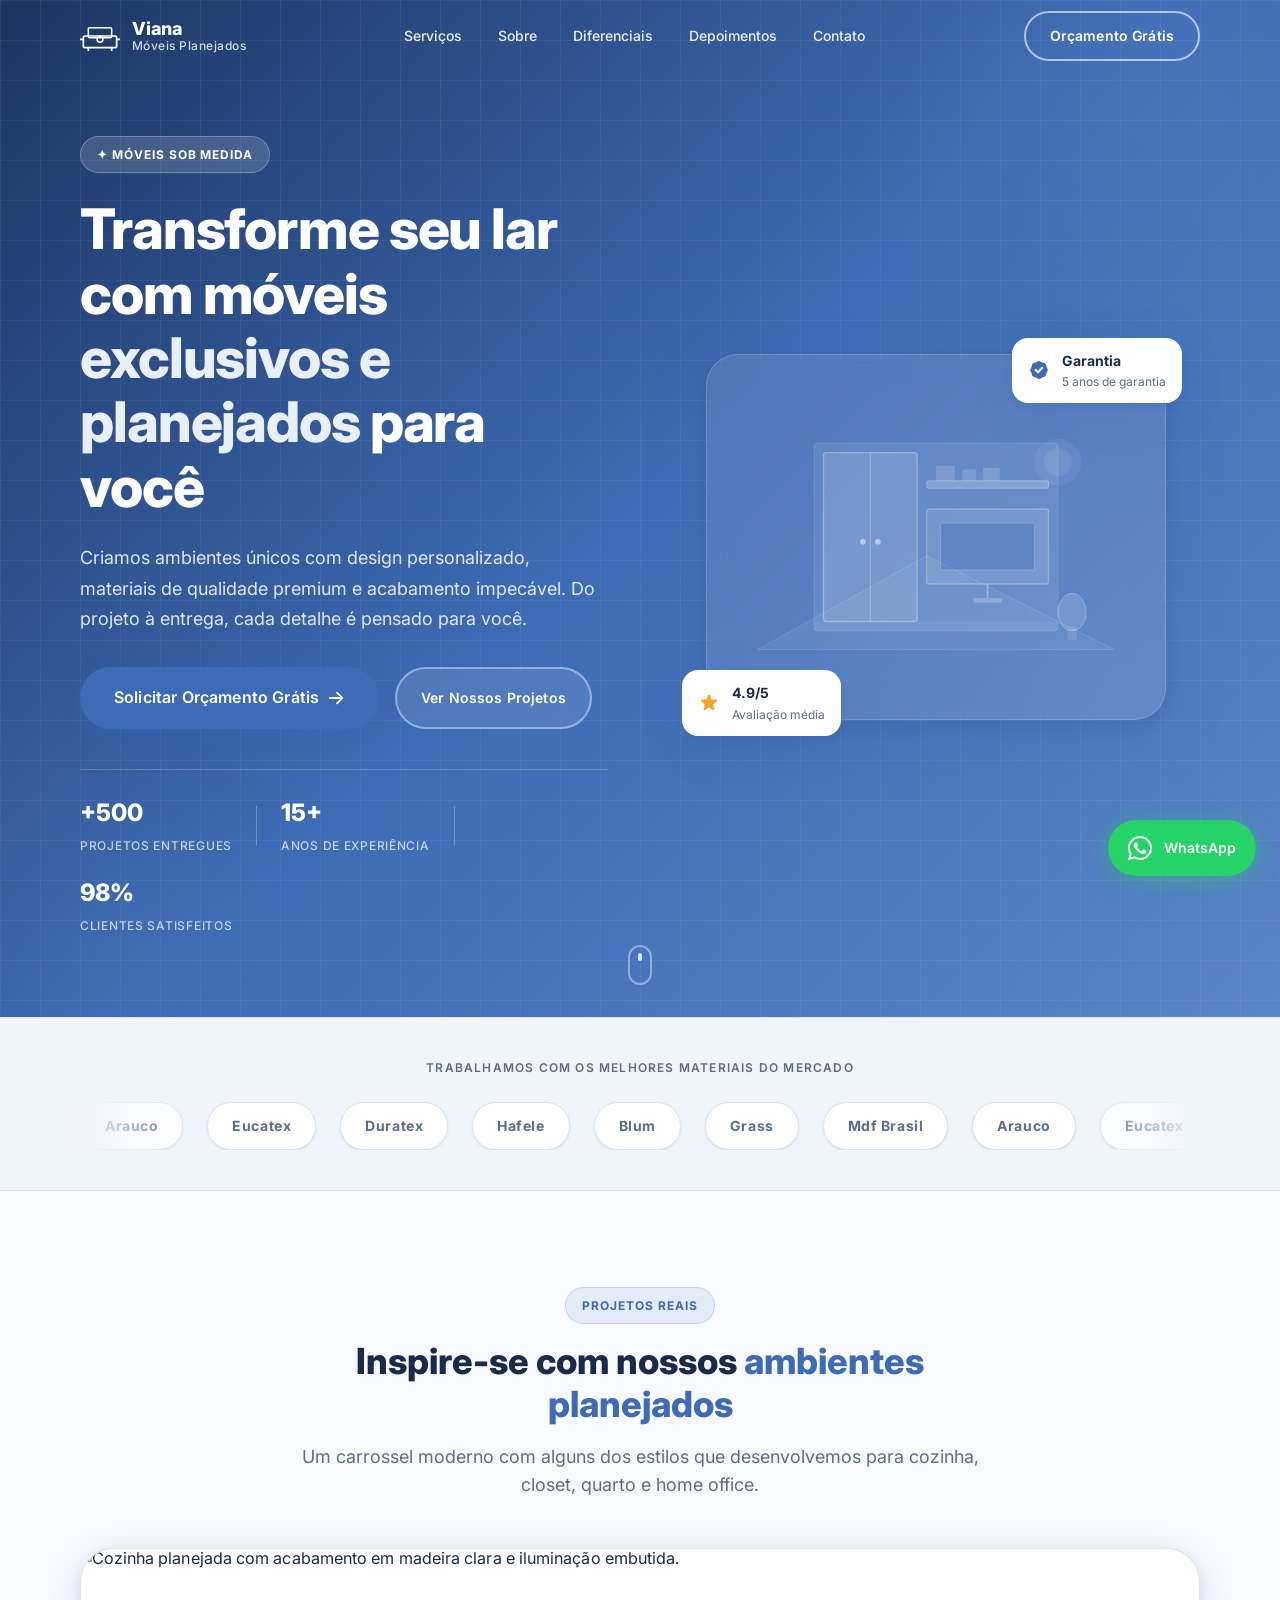
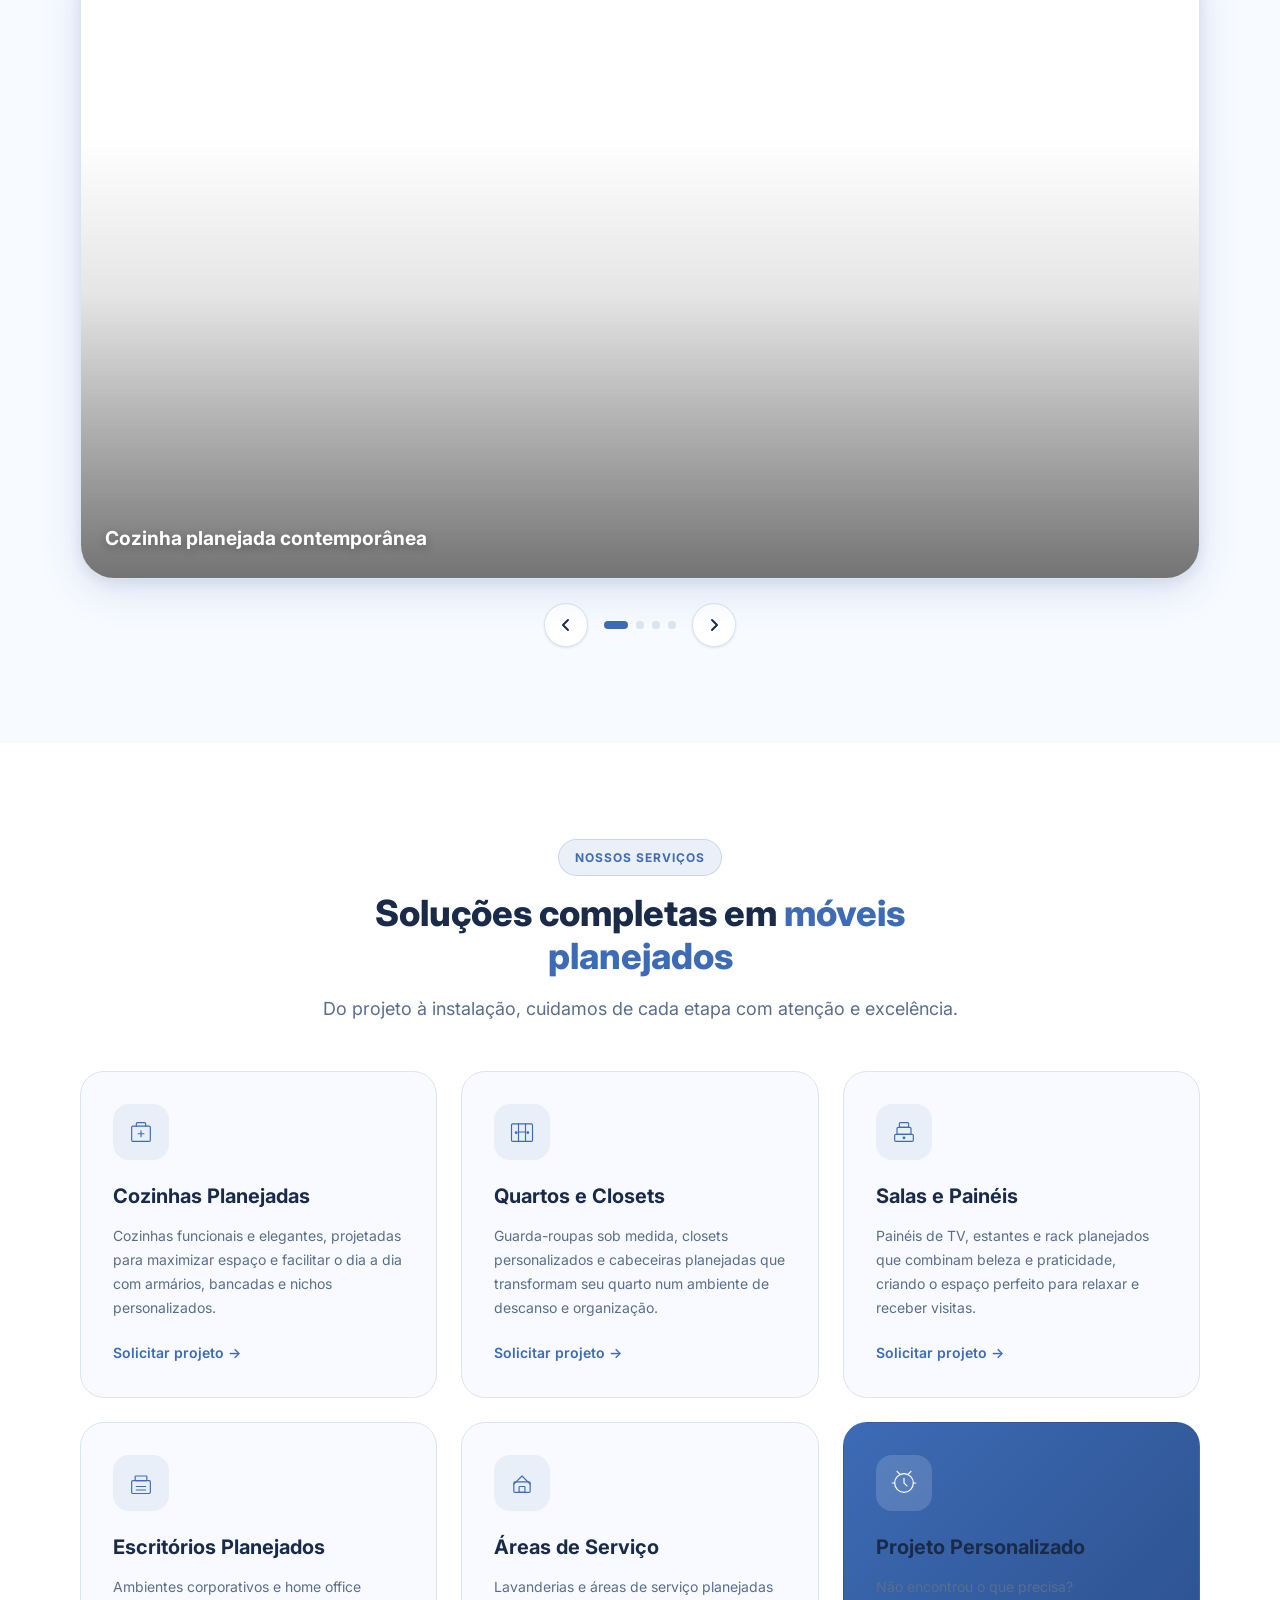
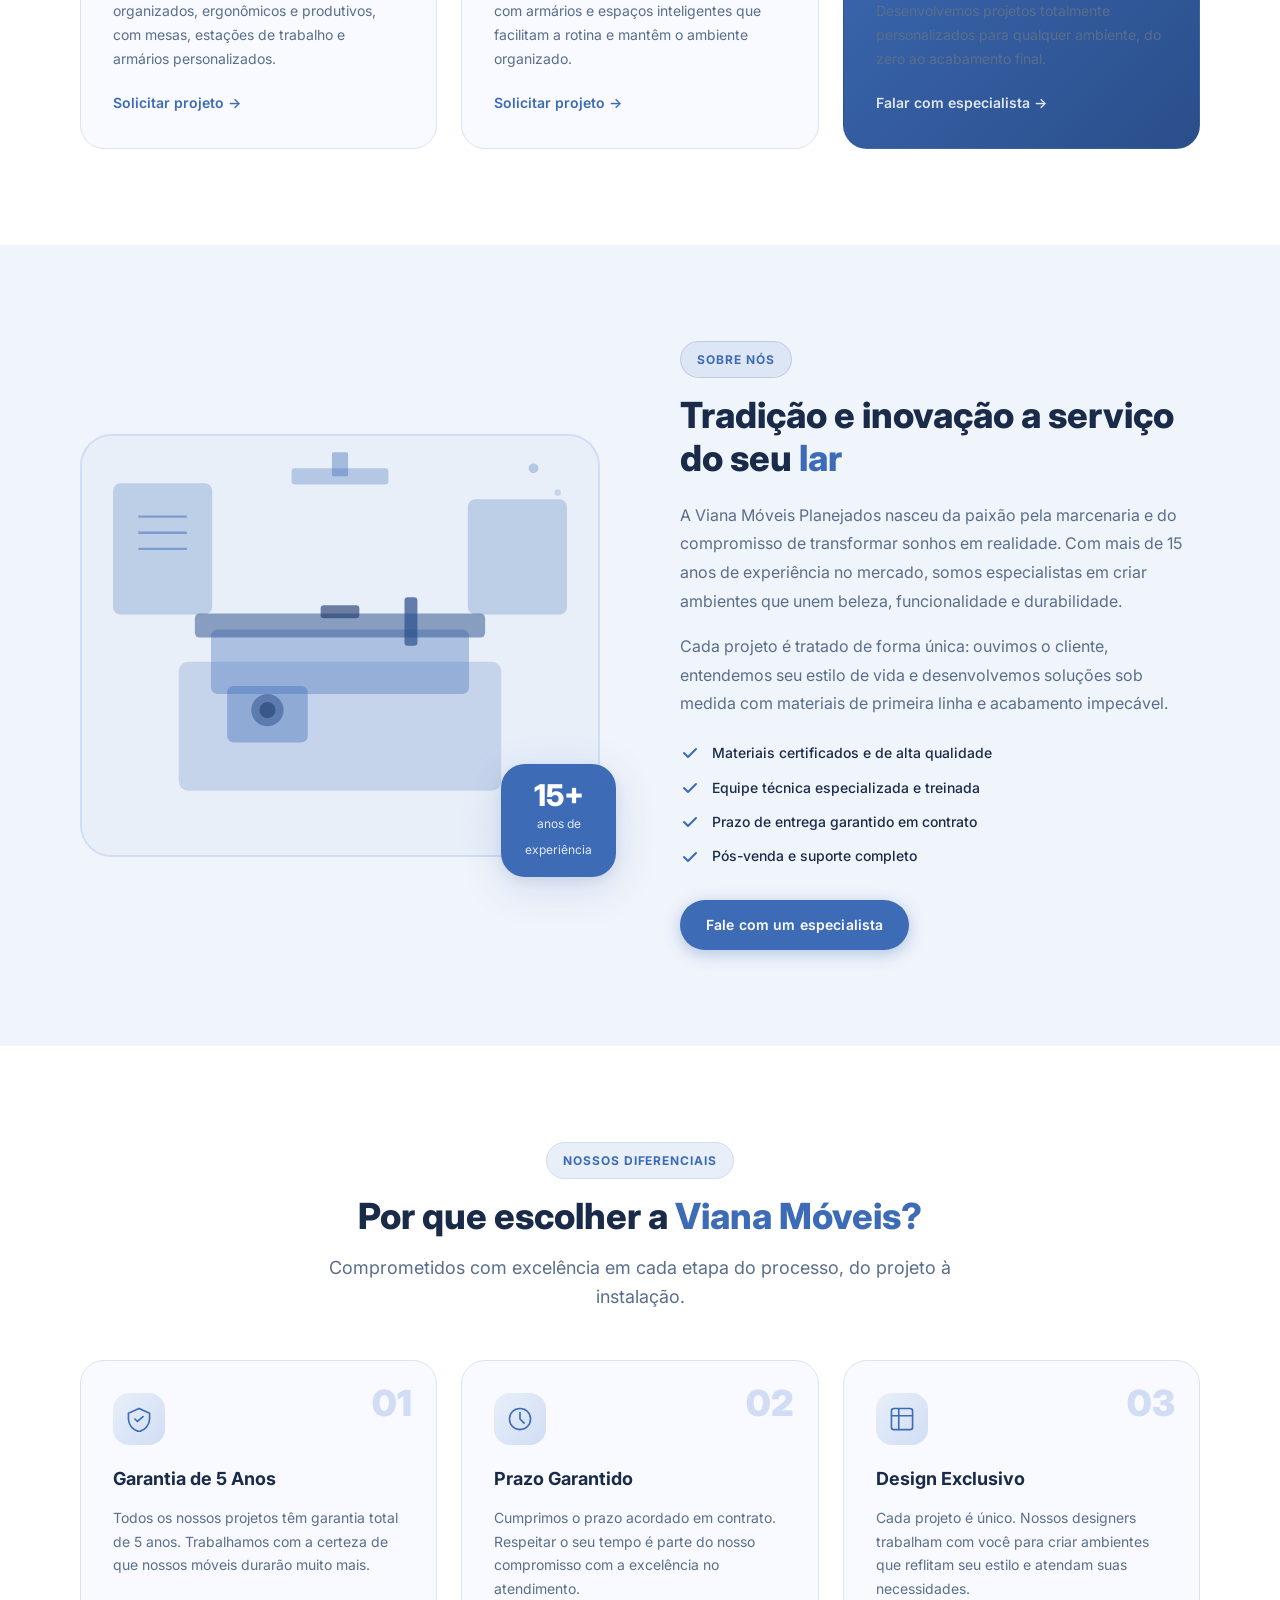
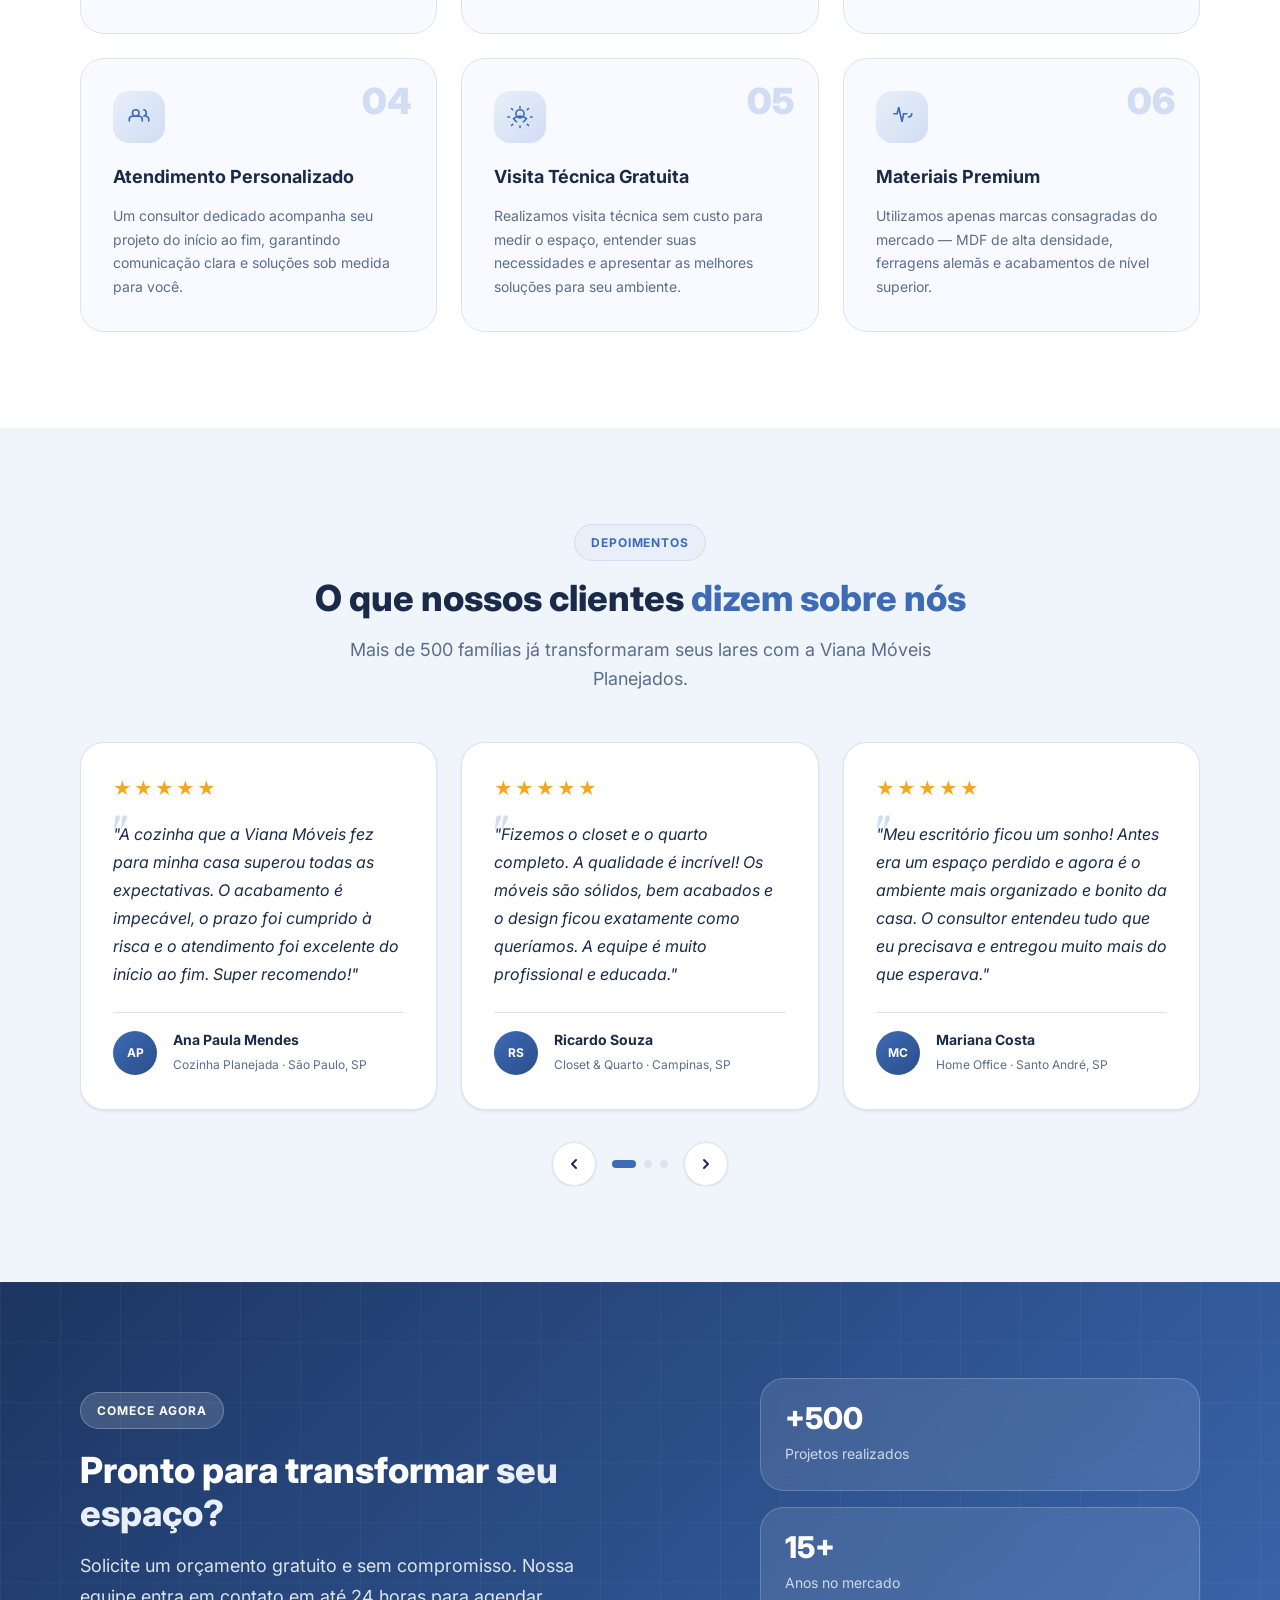
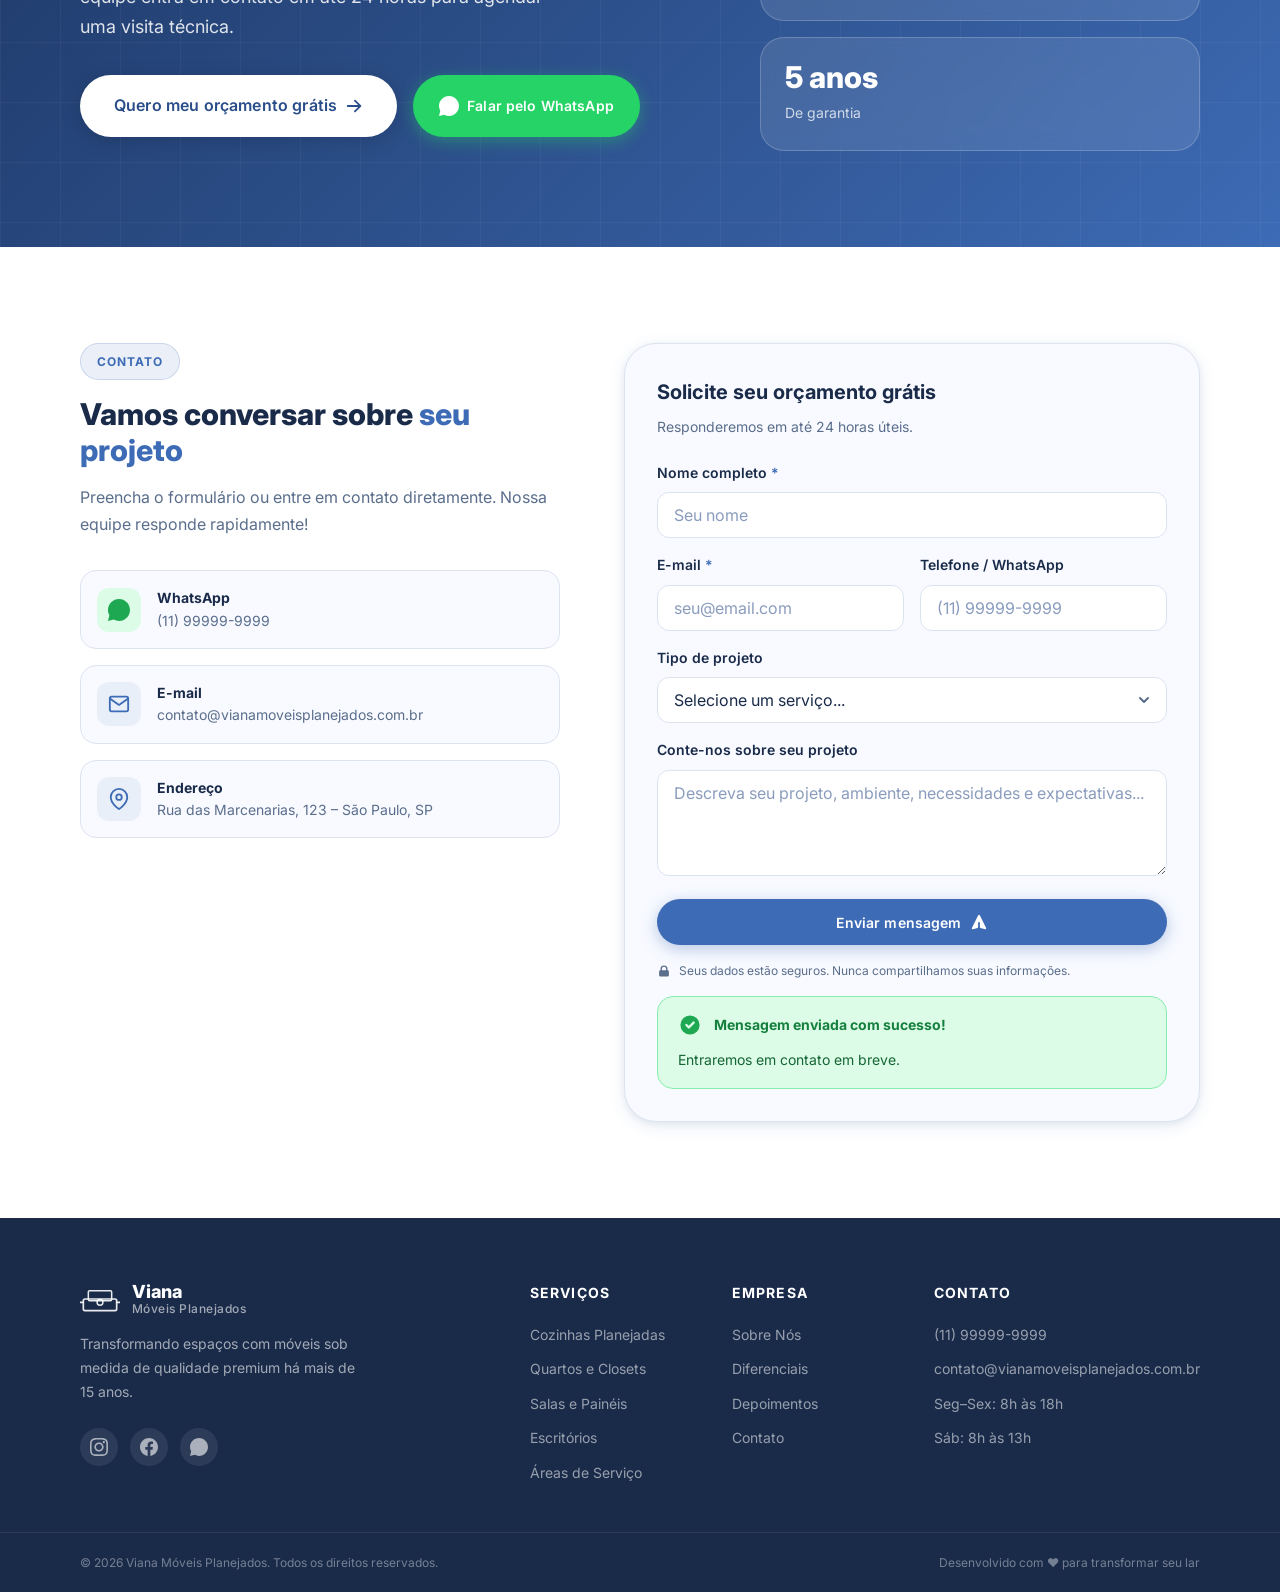
==== commit 01f5bdd4: "feat: adicionar carrossel moderno de fotos na página inicial" ====
--- a/index.html
+++ b/index.html
@@ -232,6 +232,53 @@
     </section>
 
     <!-- ============================================================
+         GALERIA / CARROSSEL DE FOTOS
+    ============================================================ -->
+    <section class="photo-showcase" id="galeria" aria-labelledby="photo-showcase-title">
+      <div class="container">
+        <div class="section-header reveal">
+          <span class="badge badge--dark">Projetos Reais</span>
+          <h2 id="photo-showcase-title">Inspire-se com nossos <span class="highlight">ambientes planejados</span></h2>
+          <p>Um carrossel moderno com alguns dos estilos que desenvolvemos para cozinha, closet, quarto e home office.</p>
+        </div>
+
+        <div class="photo-carousel reveal" role="region" aria-label="Galeria de fotos de projetos" aria-roledescription="carrossel">
+          <div class="photo-carousel__track" id="photoCarouselTrack">
+            <figure class="photo-slide">
+              <img src="https://images.unsplash.com/photo-1556911220-e15b29be8c8f?auto=format&fit=crop&w=1400&q=80" alt="Cozinha planejada com acabamento em madeira clara e iluminação embutida." loading="lazy" />
+              <figcaption>Cozinha planejada contemporânea</figcaption>
+            </figure>
+
+            <figure class="photo-slide">
+              <img src="https://images.unsplash.com/photo-1616627452459-4d3f6d7ef8b8?auto=format&fit=crop&w=1400&q=80" alt="Quarto com guarda-roupa sob medida em tons neutros e detalhes em vidro." loading="lazy" />
+              <figcaption>Quarto com guarda-roupa sob medida</figcaption>
+            </figure>
+
+            <figure class="photo-slide">
+              <img src="https://images.unsplash.com/photo-1616594039964-8b7fb36d7aa5?auto=format&fit=crop&w=1400&q=80" alt="Home office planejado com bancada ampla e prateleiras funcionais." loading="lazy" />
+              <figcaption>Home office elegante e funcional</figcaption>
+            </figure>
+
+            <figure class="photo-slide">
+              <img src="https://images.unsplash.com/photo-1617104551722-3b2d5136645f?auto=format&fit=crop&w=1400&q=80" alt="Closet planejado com nichos iluminados e portas de correr." loading="lazy" />
+              <figcaption>Closet com organização inteligente</figcaption>
+            </figure>
+          </div>
+        </div>
+
+        <div class="photo-carousel__controls" aria-label="Controles da galeria de fotos">
+          <button class="carousel__btn" id="photoCarouselPrev" aria-label="Foto anterior">
+            <svg viewBox="0 0 20 20" fill="currentColor" aria-hidden="true"><path fill-rule="evenodd" d="M12.707 4.293a1 1 0 010 1.414L8.414 10l4.293 4.293a1 1 0 01-1.414 1.414l-5-5a1 1 0 010-1.414l5-5a1 1 0 011.414 0z" clip-rule="evenodd"/></svg>
+          </button>
+          <div class="carousel__dots" id="photoCarouselDots" role="tablist" aria-label="Selecionar foto da galeria"></div>
+          <button class="carousel__btn" id="photoCarouselNext" aria-label="Próxima foto">
+            <svg viewBox="0 0 20 20" fill="currentColor" aria-hidden="true"><path fill-rule="evenodd" d="M7.293 15.707a1 1 0 010-1.414L11.586 10 7.293 5.707a1 1 0 011.414-1.414l5 5a1 1 0 010 1.414l-5 5a1 1 0 01-1.414 0z" clip-rule="evenodd"/></svg>
+          </button>
+        </div>
+      </div>
+    </section>
+
+    <!-- ============================================================
          SERVICES / FEATURES SECTION
     ============================================================ -->
     <section class="services" id="servicos" aria-labelledby="services-title">
--- a/styles.css
+++ b/styles.css
@@ -861,7 +861,91 @@
 }
 
 /* ----------------------------------------------------------------
-   11. SERVICES SECTION
+   11. PHOTO SHOWCASE SECTION
+---------------------------------------------------------------- */
+.photo-showcase {
+  padding: var(--space-24) 0;
+  background: linear-gradient(180deg, var(--color-bg) 0%, #f7faff 100%);
+}
+
+.photo-carousel {
+  position: relative;
+  overflow: hidden;
+  border-radius: calc(var(--radius-2xl) + 2px);
+  box-shadow: var(--shadow-lg);
+  border: 1px solid var(--color-border);
+  background: var(--color-white);
+}
+
+.photo-carousel__track {
+  display: flex;
+  transition: transform 0.55s cubic-bezier(0.2, 0.8, 0.2, 1);
+  will-change: transform;
+}
+
+.photo-slide {
+  position: relative;
+  flex: 0 0 100%;
+  aspect-ratio: 16 / 9;
+  margin: 0;
+  overflow: hidden;
+}
+
+.photo-slide img {
+  width: 100%;
+  height: 100%;
+  object-fit: cover;
+  transform: scale(1.01);
+}
+
+.photo-slide::before {
+  content: '';
+  position: absolute;
+  inset: 0;
+  background: linear-gradient(to top, rgba(0,0,0,0.55) 0%, rgba(0,0,0,0.1) 45%, transparent 70%);
+  z-index: 1;
+  pointer-events: none;
+}
+
+.photo-slide figcaption {
+  position: absolute;
+  left: var(--space-6);
+  right: var(--space-6);
+  bottom: var(--space-6);
+  z-index: 2;
+  color: var(--color-white);
+  font-size: clamp(1rem, 1.5vw, 1.25rem);
+  font-weight: 700;
+  text-shadow: 0 3px 12px rgba(0,0,0,0.38);
+}
+
+.photo-carousel__controls {
+  display: flex;
+  align-items: center;
+  justify-content: center;
+  gap: var(--space-4);
+  margin-top: var(--space-6);
+}
+
+@media (max-width: 767px) {
+  .photo-showcase {
+    padding: var(--space-16) 0;
+  }
+
+  .photo-slide {
+    aspect-ratio: 4 / 5;
+  }
+
+  .photo-slide figcaption {
+    left: var(--space-4);
+    right: var(--space-4);
+    bottom: var(--space-4);
+    font-size: var(--text-base);
+  }
+}
+
+/* ----------------------------------------------------------------
+   12. SERVICES SECTION
 ---------------------------------------------------------------- */
 .services {
   padding: var(--space-24) 0;
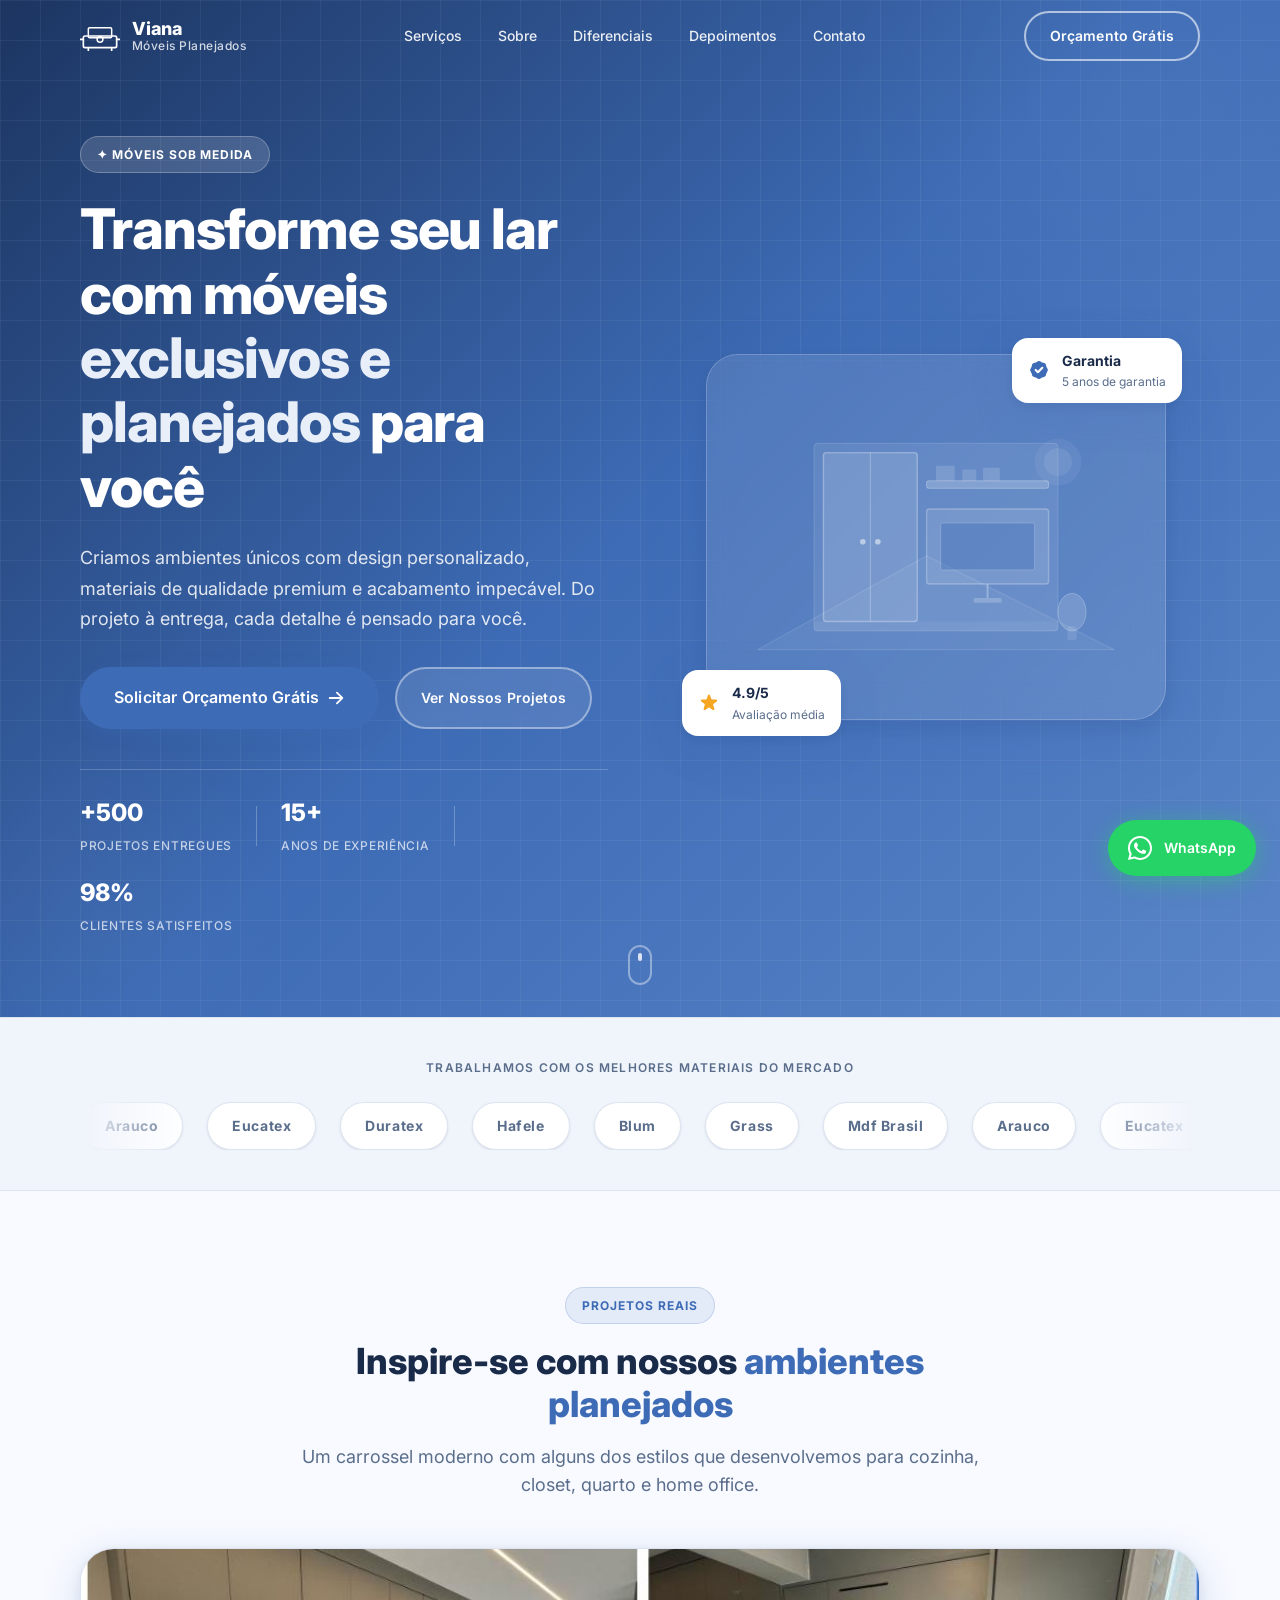
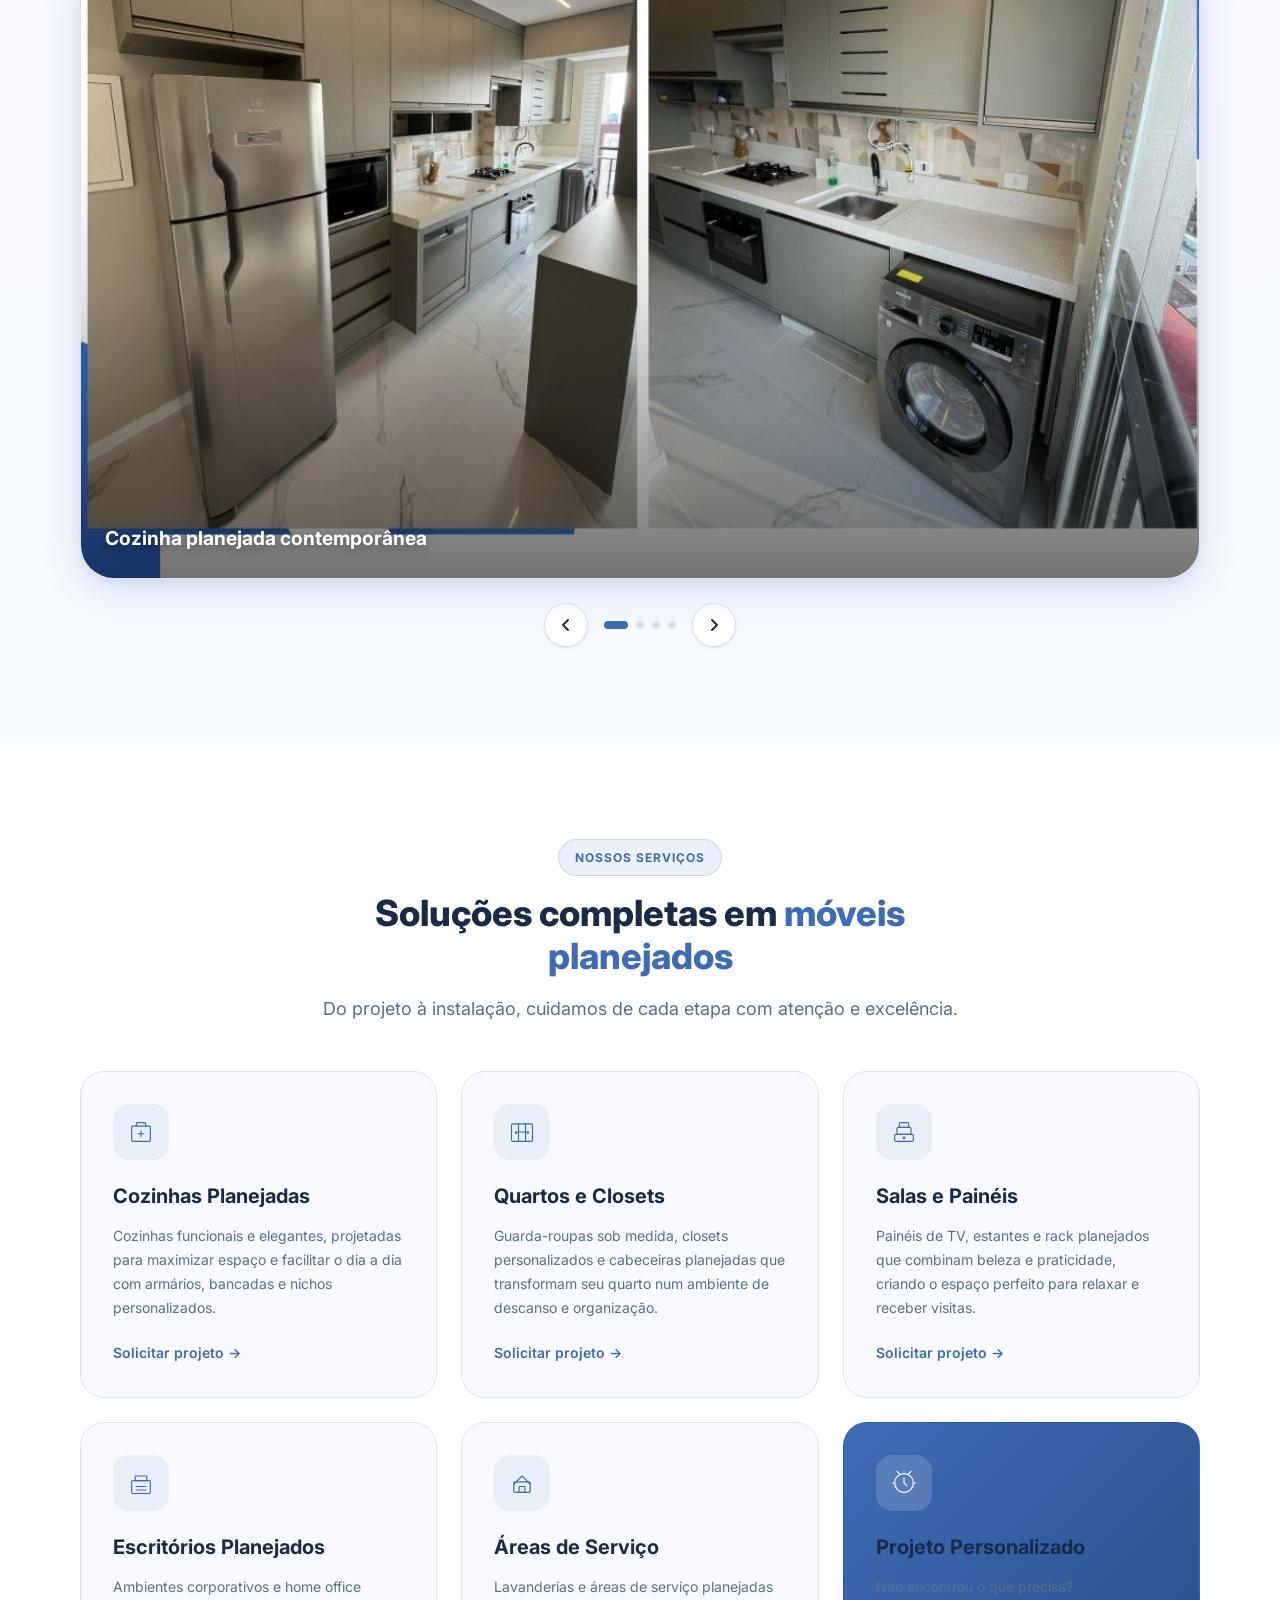
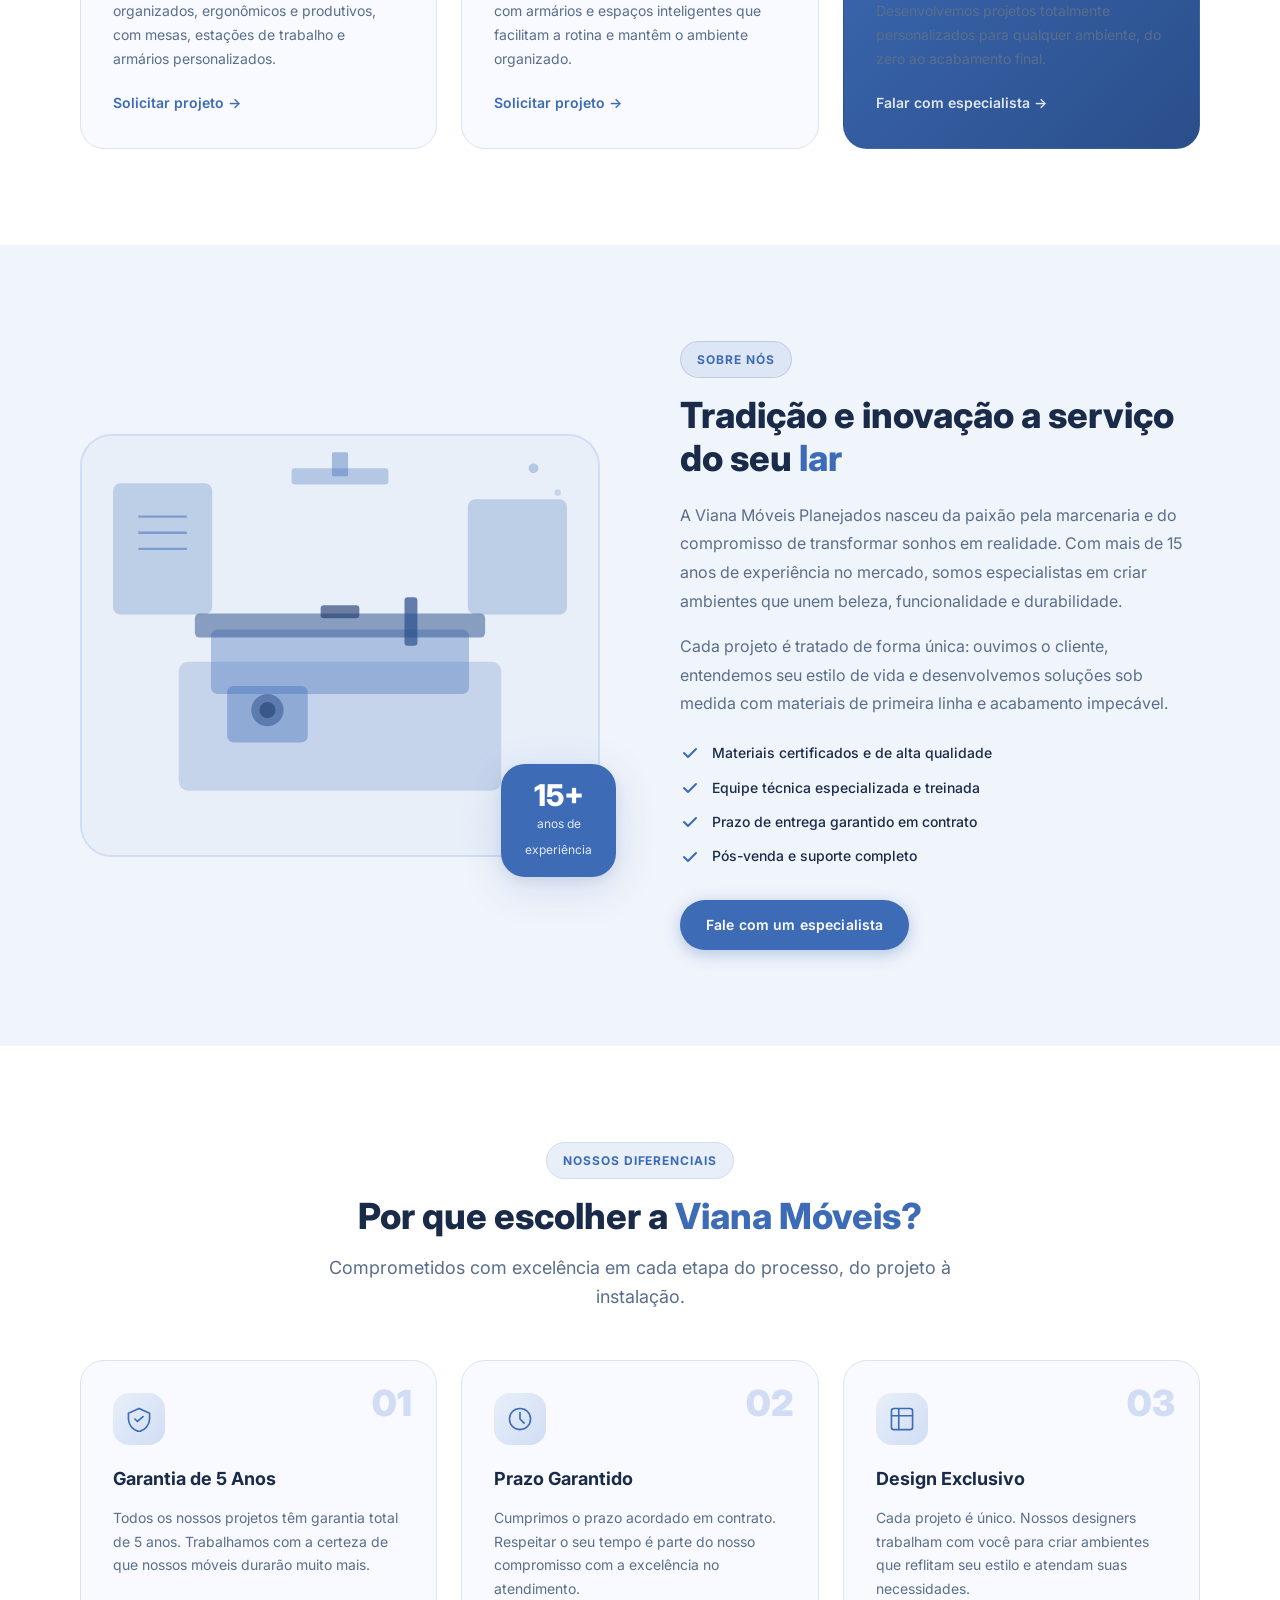
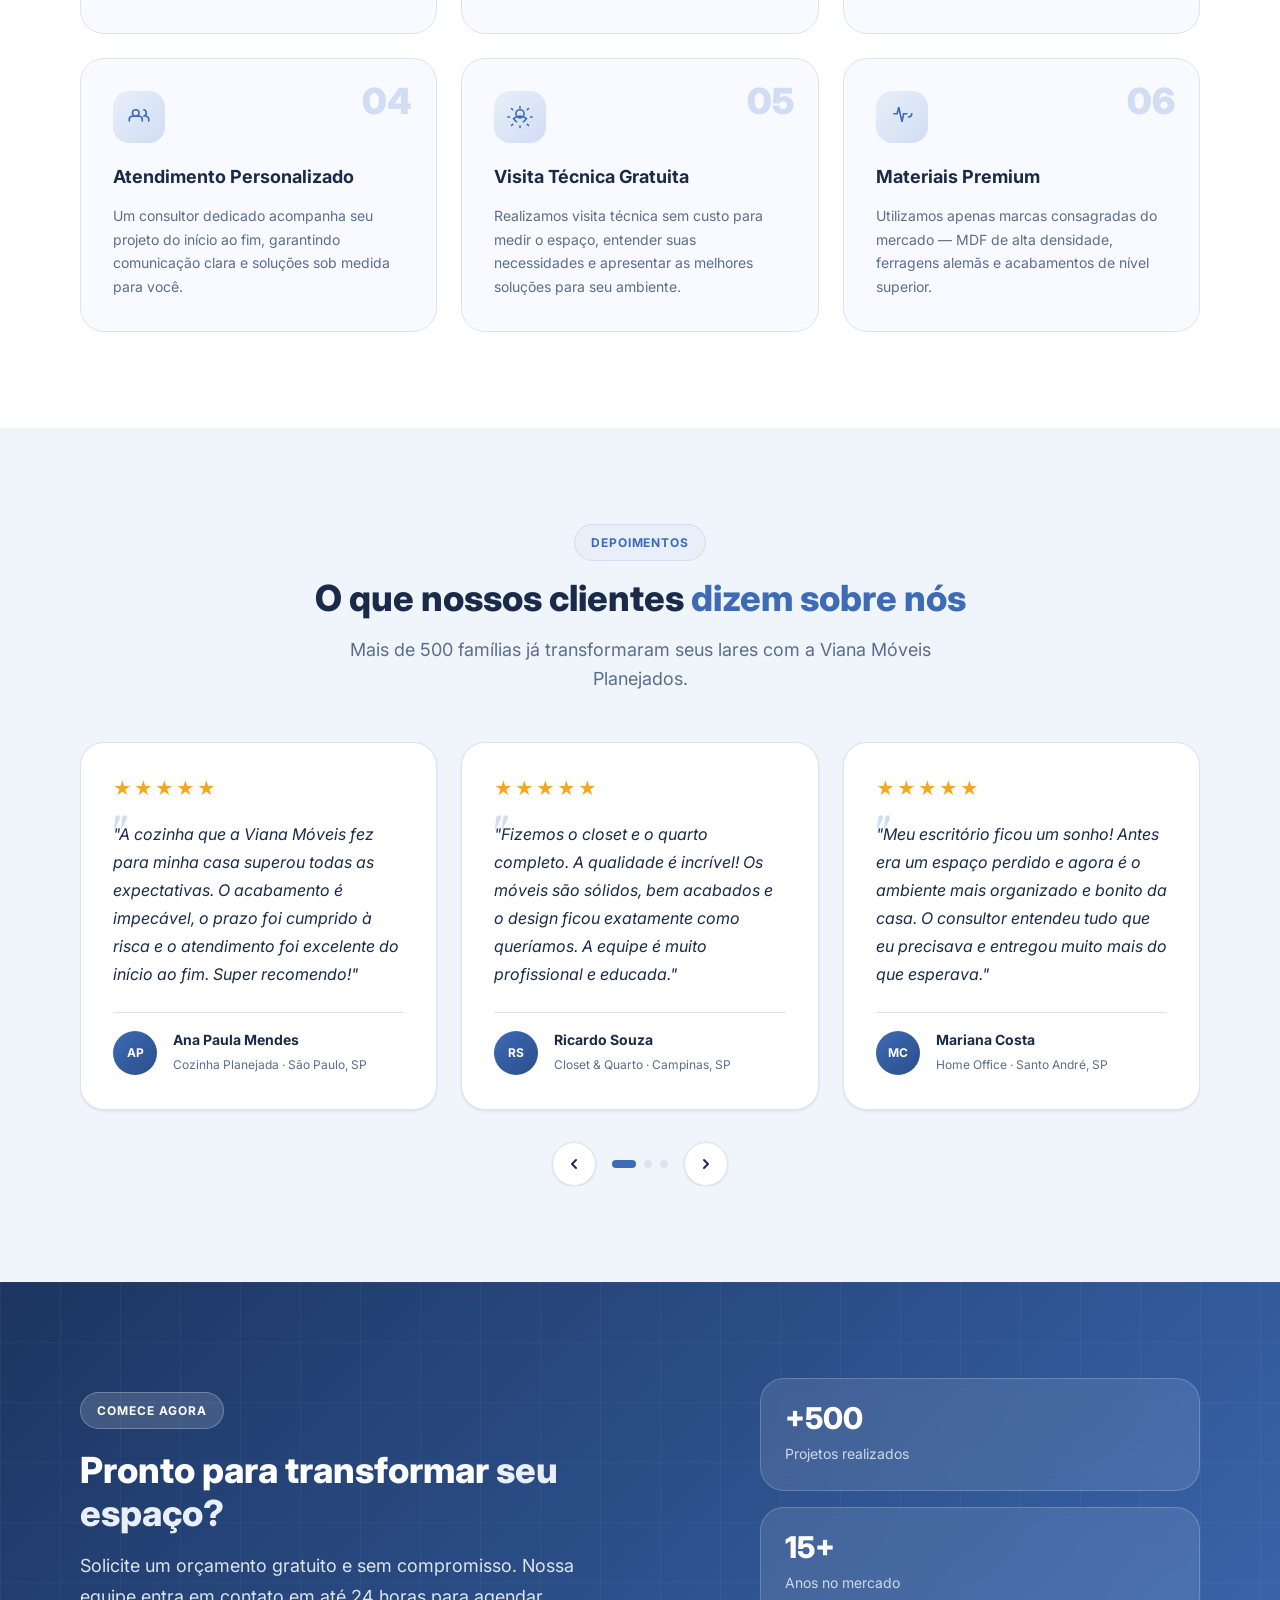
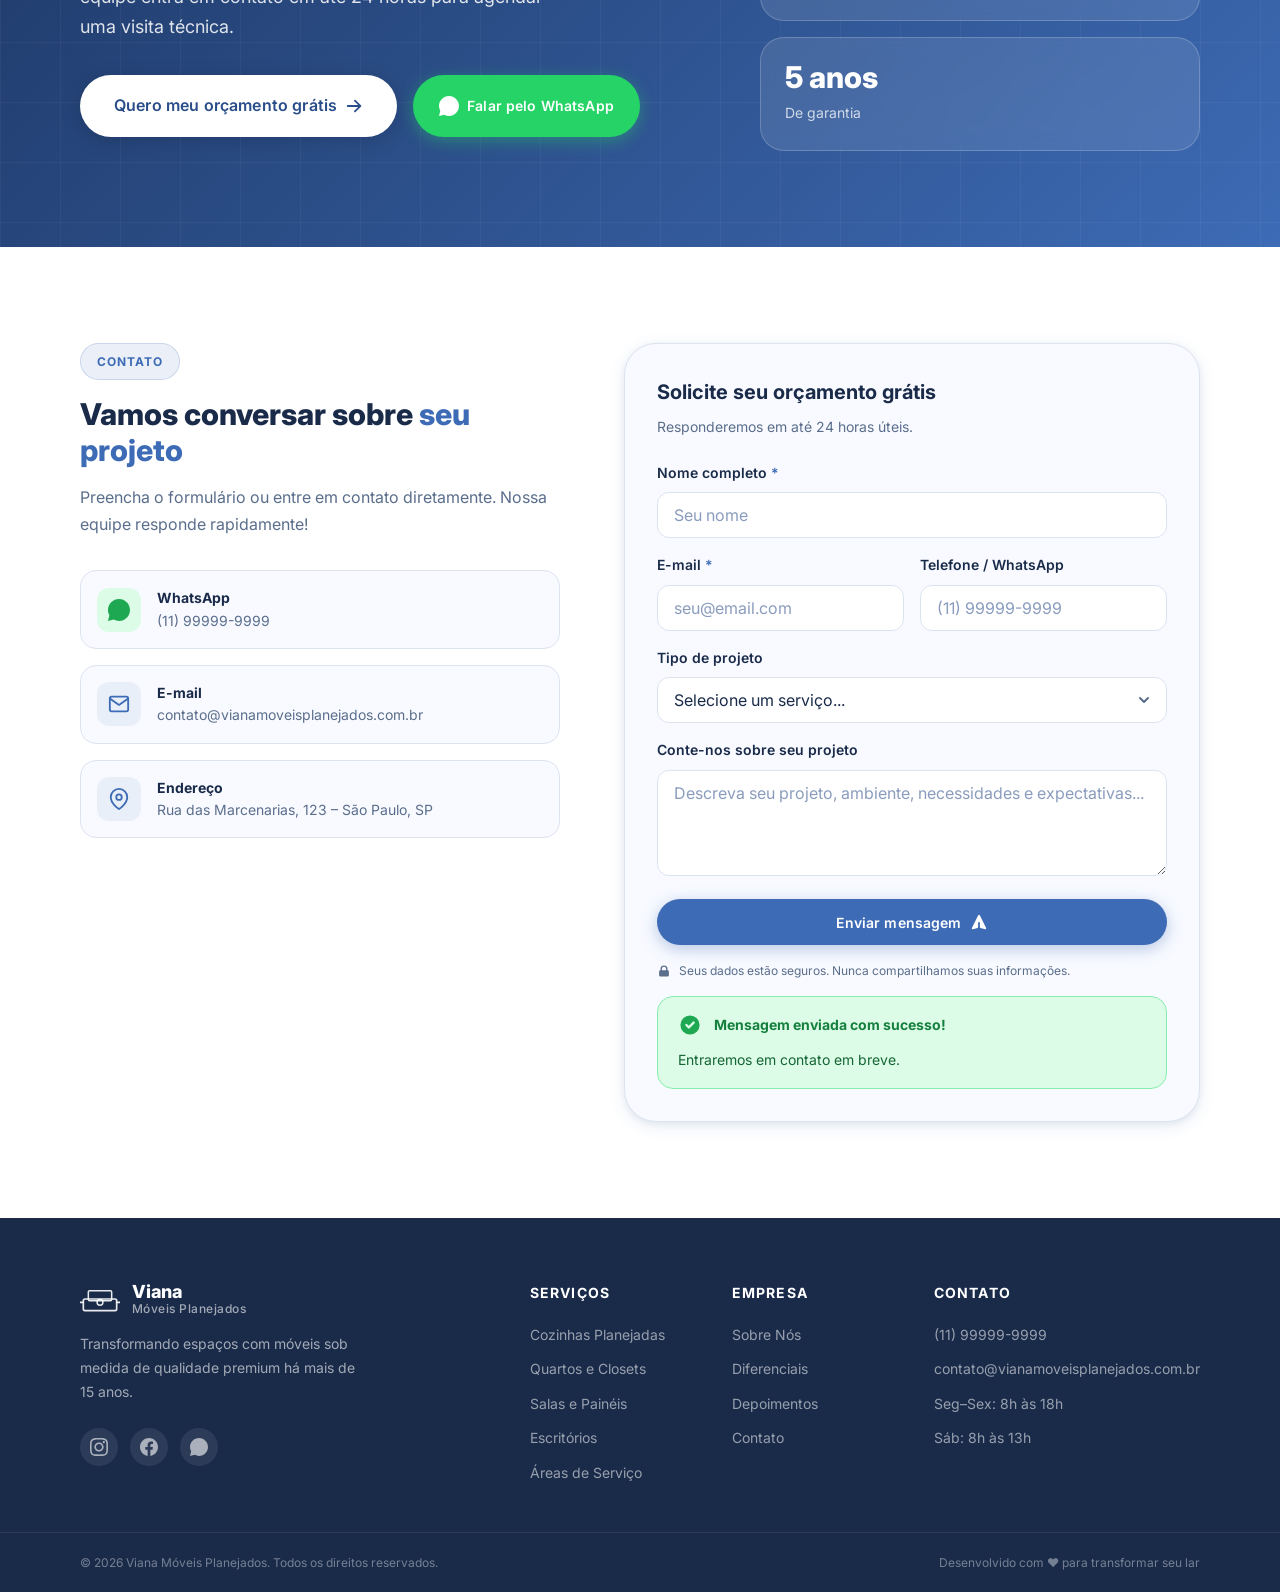
==== commit 11fde165: "imagens" ====
--- a/index.html
+++ b/index.html
@@ -245,22 +245,22 @@
         <div class="photo-carousel reveal" role="region" aria-label="Galeria de fotos de projetos" aria-roledescription="carrossel">
           <div class="photo-carousel__track" id="photoCarouselTrack">
             <figure class="photo-slide">
-              <img src="https://images.unsplash.com/photo-1556911220-e15b29be8c8f?auto=format&fit=crop&w=1400&q=80" alt="Cozinha planejada com acabamento em madeira clara e iluminação embutida." loading="lazy" />
+              <img src="1.jpeg" alt="Cozinha planejada com acabamento em madeira clara e iluminação embutida." loading="lazy" />
               <figcaption>Cozinha planejada contemporânea</figcaption>
             </figure>
 
             <figure class="photo-slide">
-              <img src="https://images.unsplash.com/photo-1616627452459-4d3f6d7ef8b8?auto=format&fit=crop&w=1400&q=80" alt="Quarto com guarda-roupa sob medida em tons neutros e detalhes em vidro." loading="lazy" />
+              <img src="2.jpeg" alt="Quarto com guarda-roupa sob medida em tons neutros e detalhes em vidro." loading="lazy" />
               <figcaption>Quarto com guarda-roupa sob medida</figcaption>
             </figure>
 
             <figure class="photo-slide">
-              <img src="https://images.unsplash.com/photo-1616594039964-8b7fb36d7aa5?auto=format&fit=crop&w=1400&q=80" alt="Home office planejado com bancada ampla e prateleiras funcionais." loading="lazy" />
+              <img src="3.jpeg" alt="Home office planejado com bancada ampla e prateleiras funcionais." loading="lazy" />
               <figcaption>Home office elegante e funcional</figcaption>
             </figure>
 
             <figure class="photo-slide">
-              <img src="https://images.unsplash.com/photo-1617104551722-3b2d5136645f?auto=format&fit=crop&w=1400&q=80" alt="Closet planejado com nichos iluminados e portas de correr." loading="lazy" />
+              <img src="4.jpeg" alt="Closet planejado com nichos iluminados e portas de correr." loading="lazy" />
               <figcaption>Closet com organização inteligente</figcaption>
             </figure>
           </div>
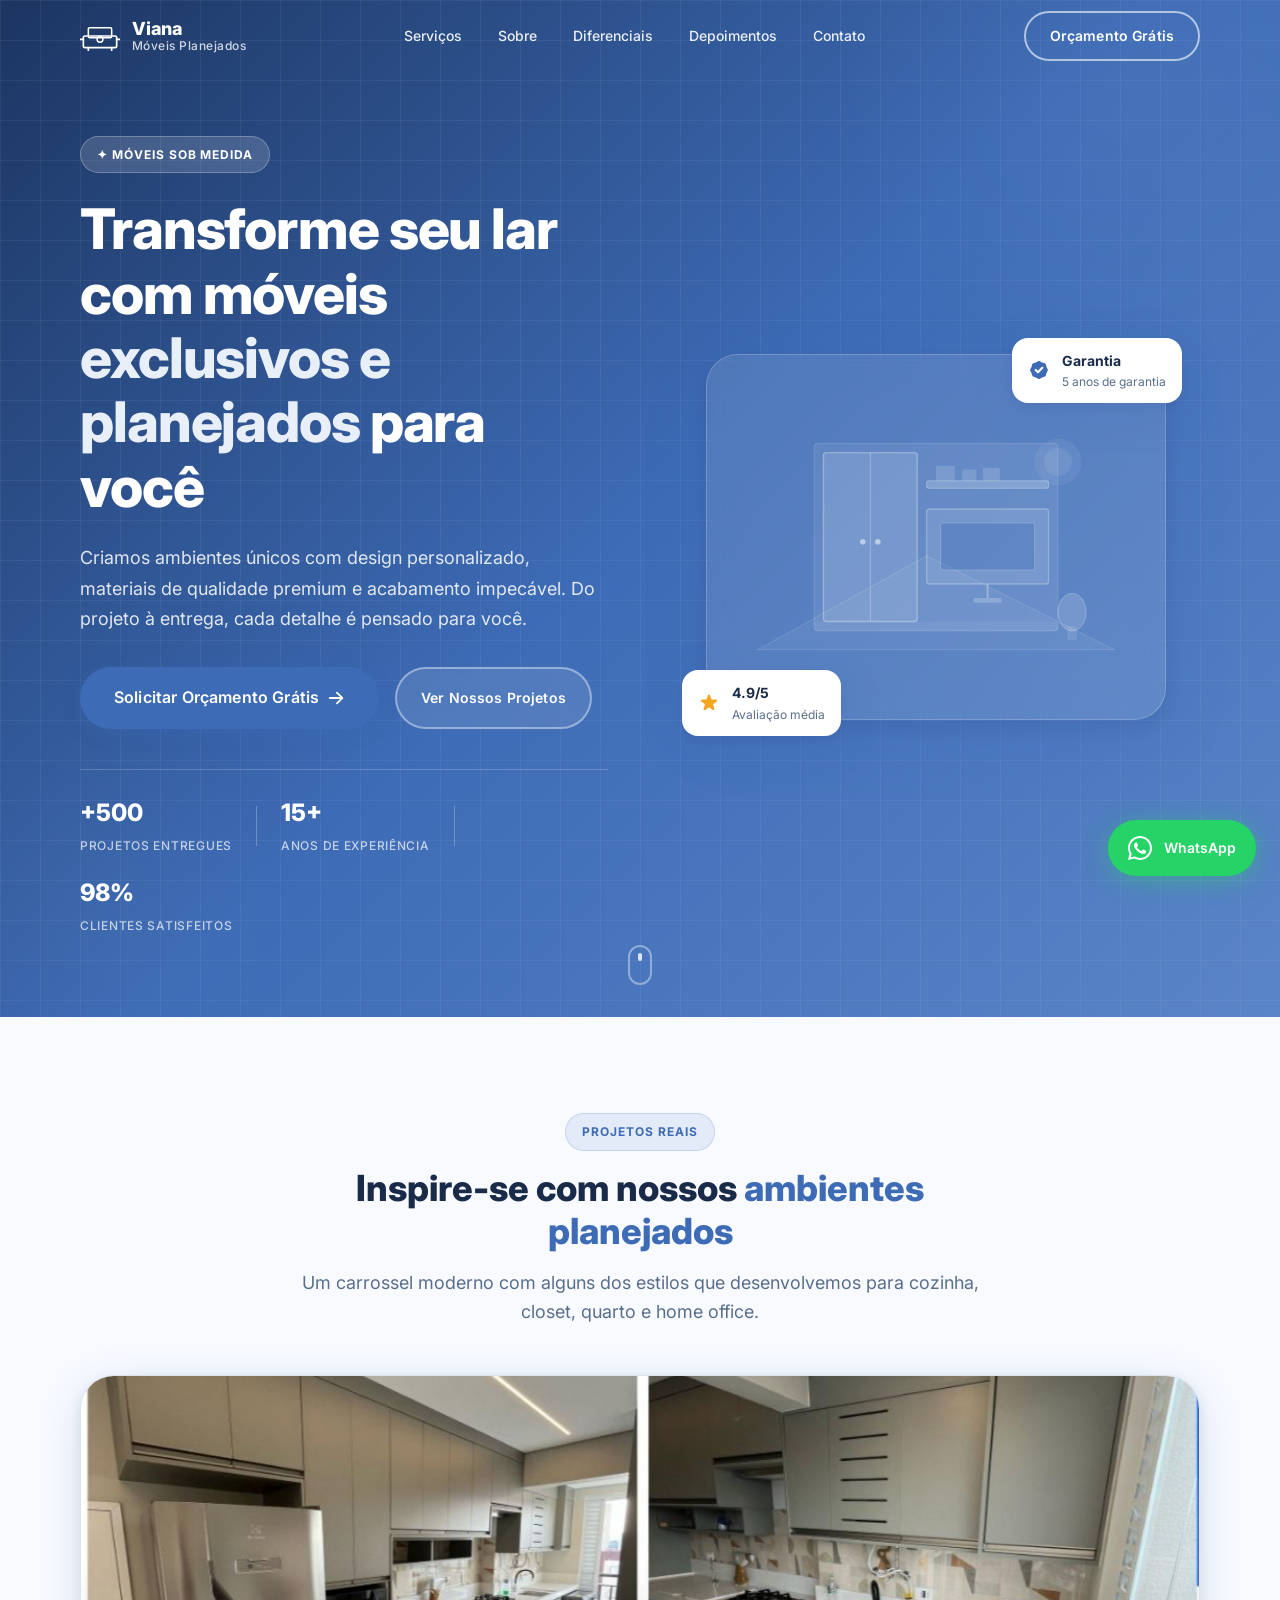
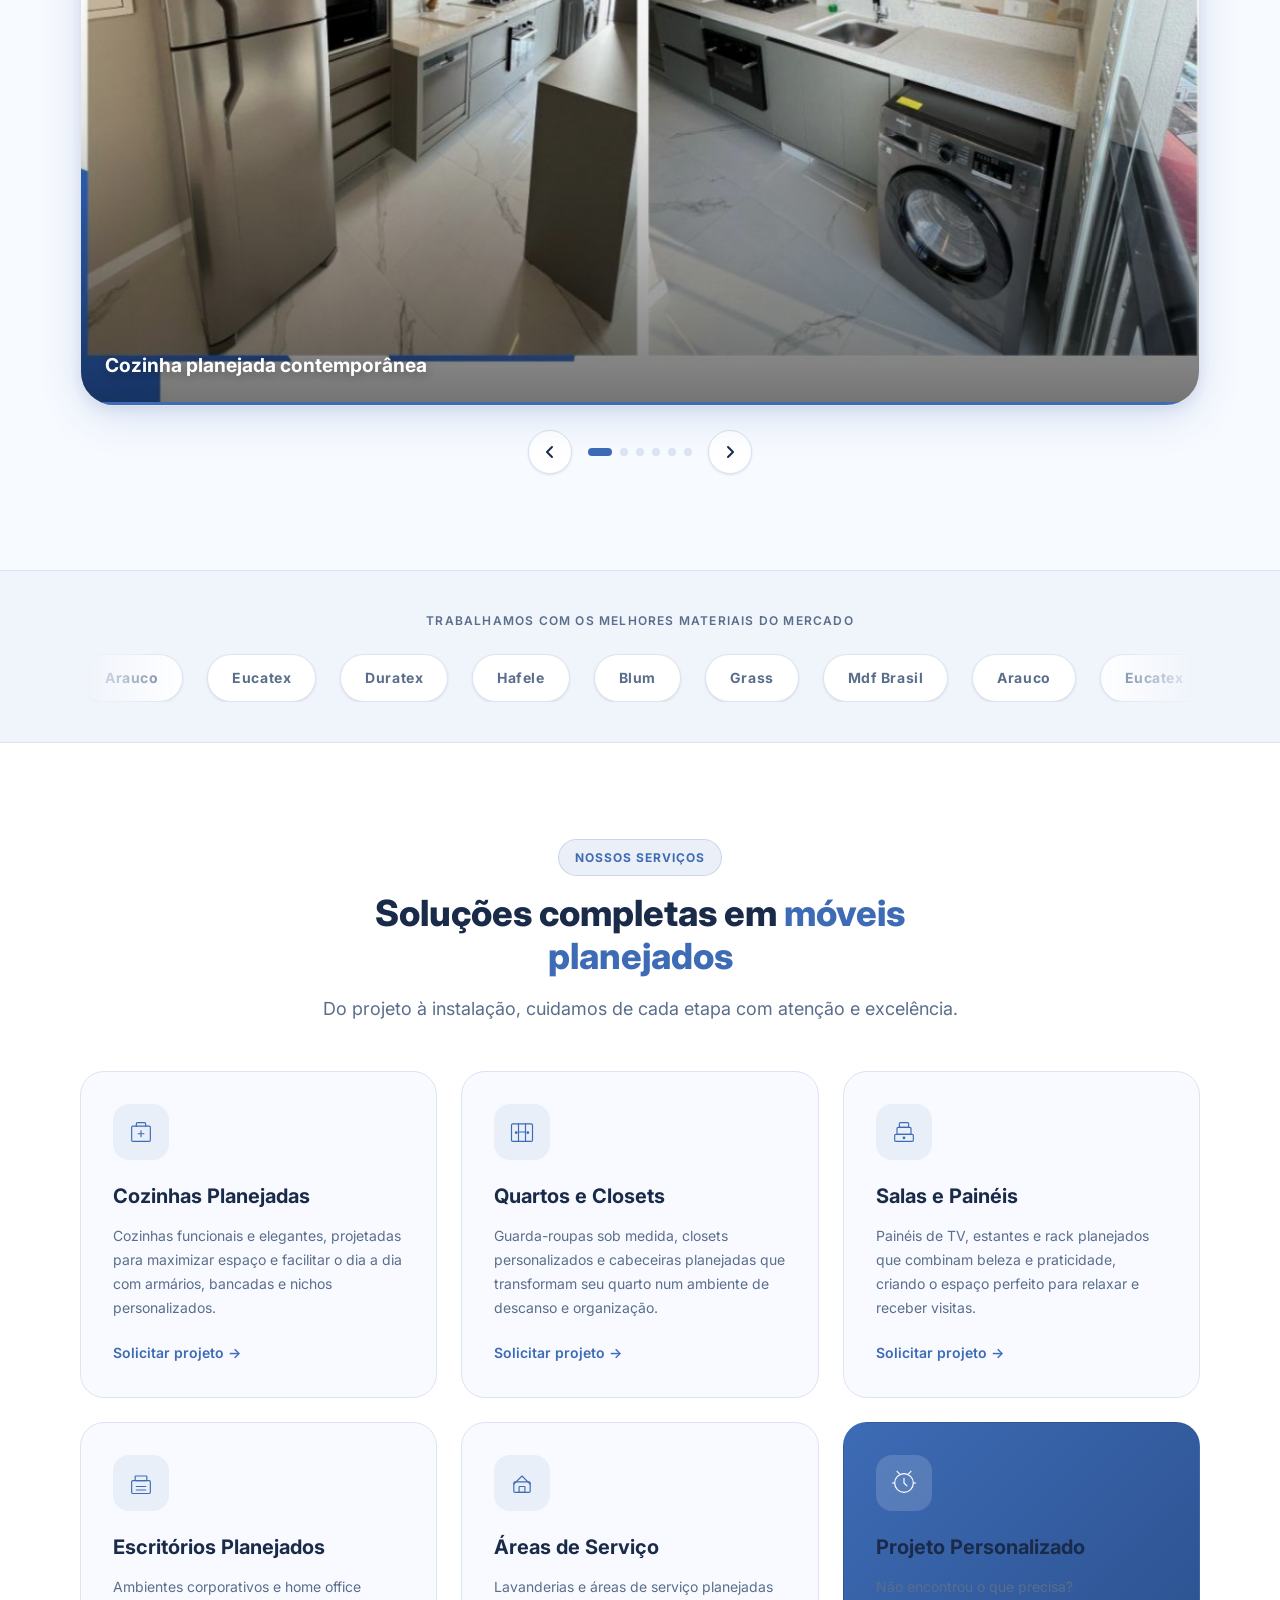
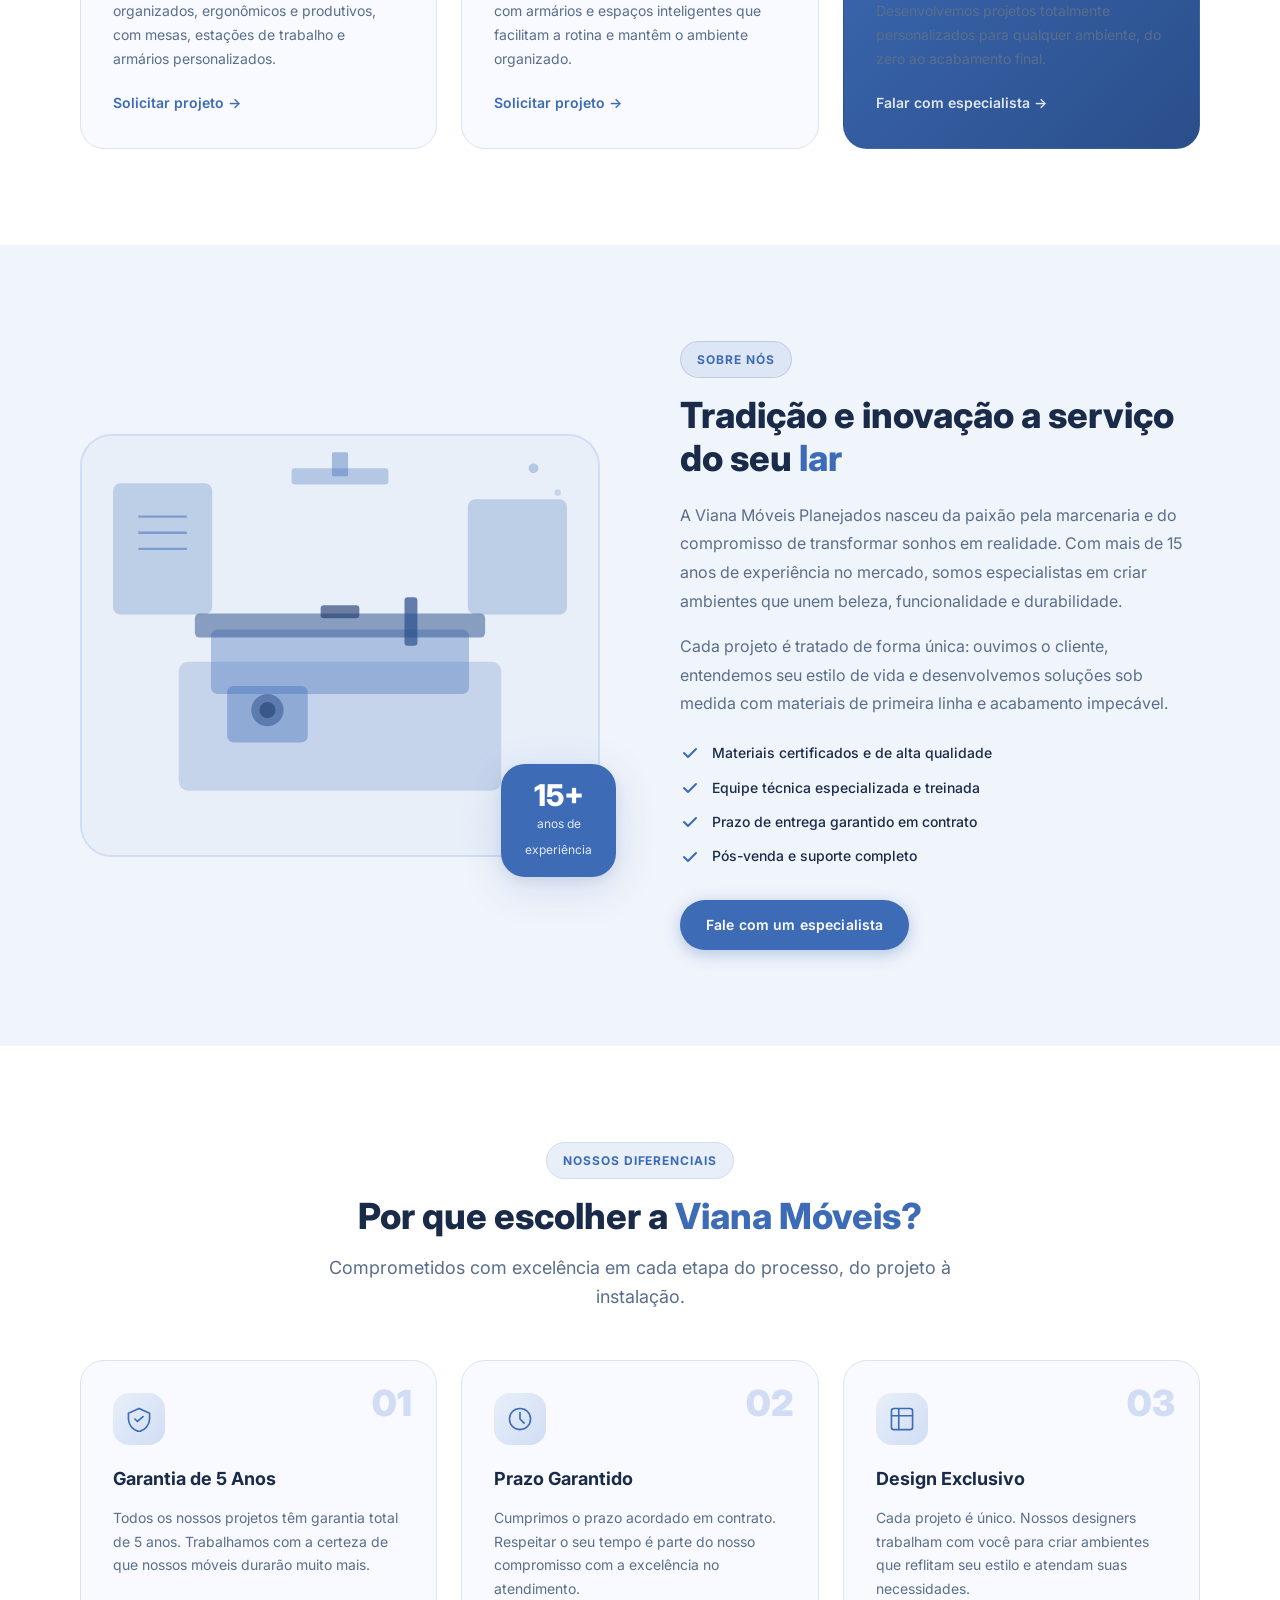
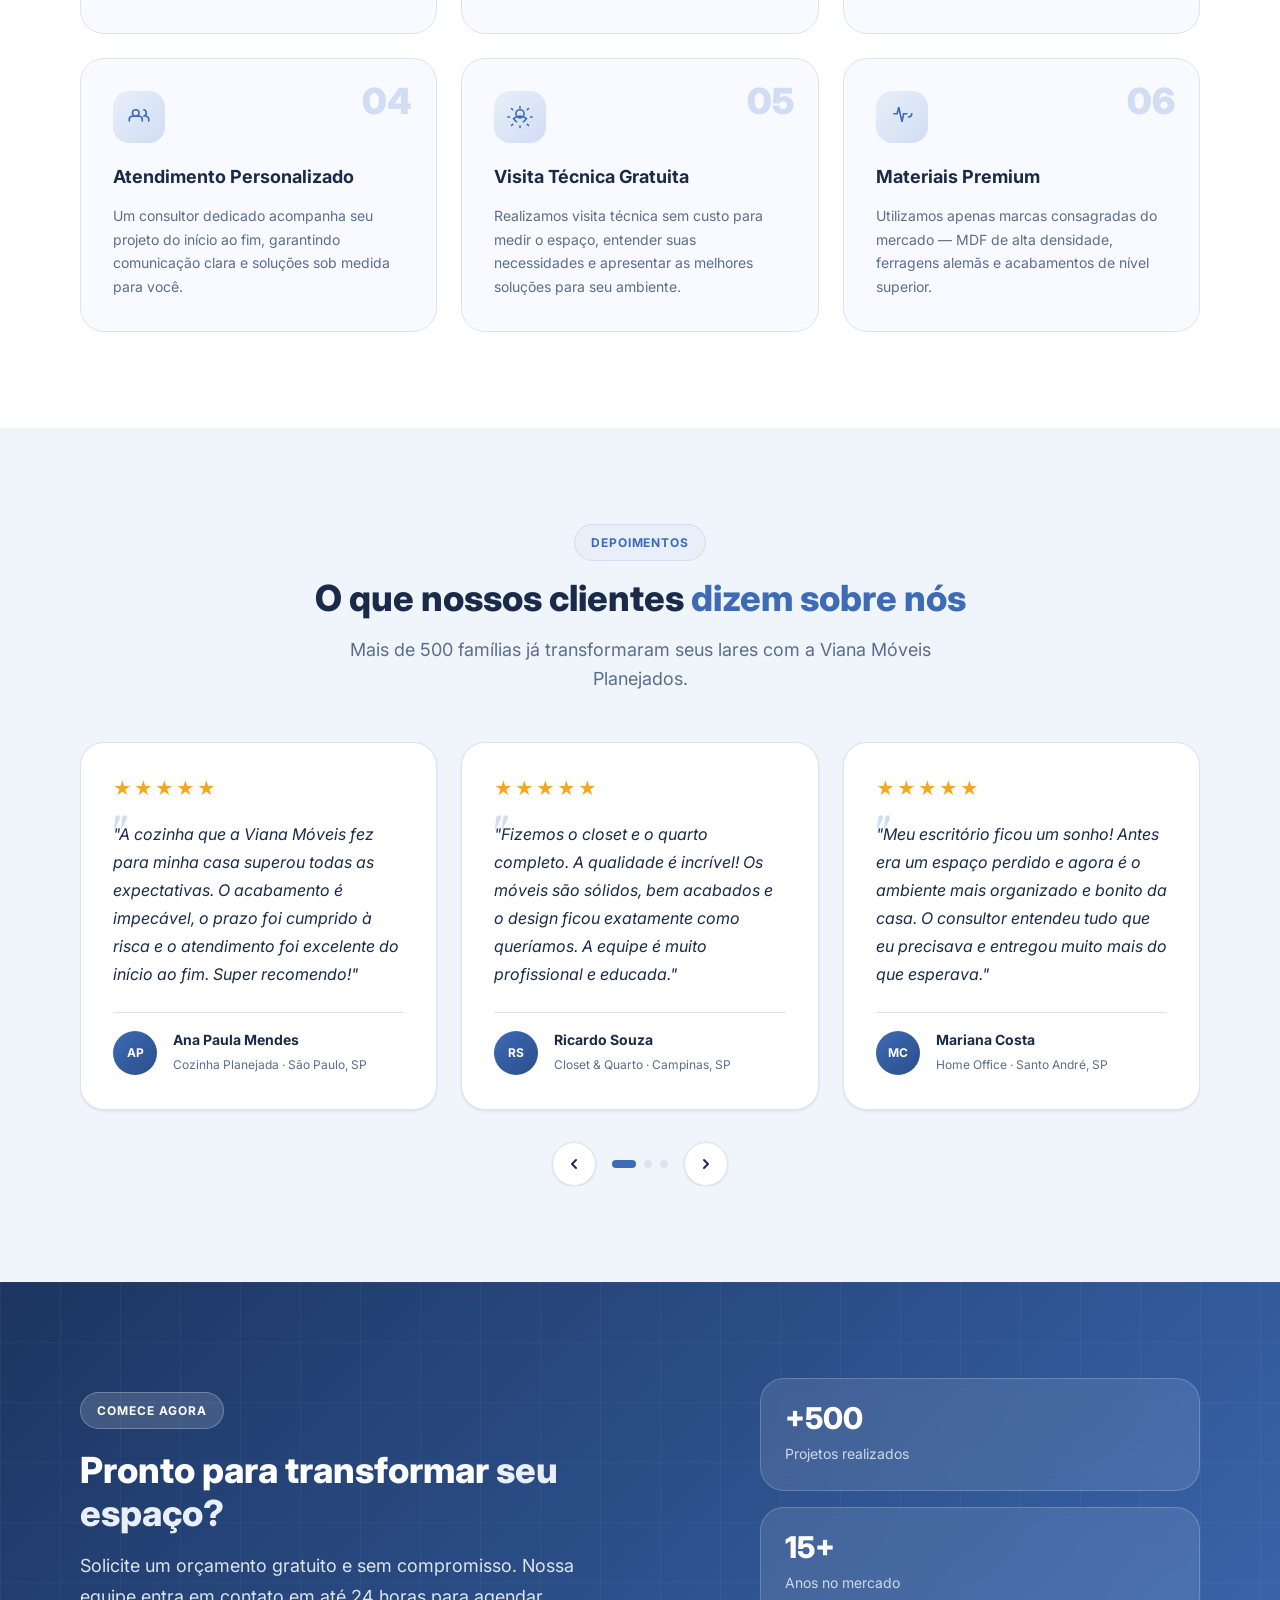
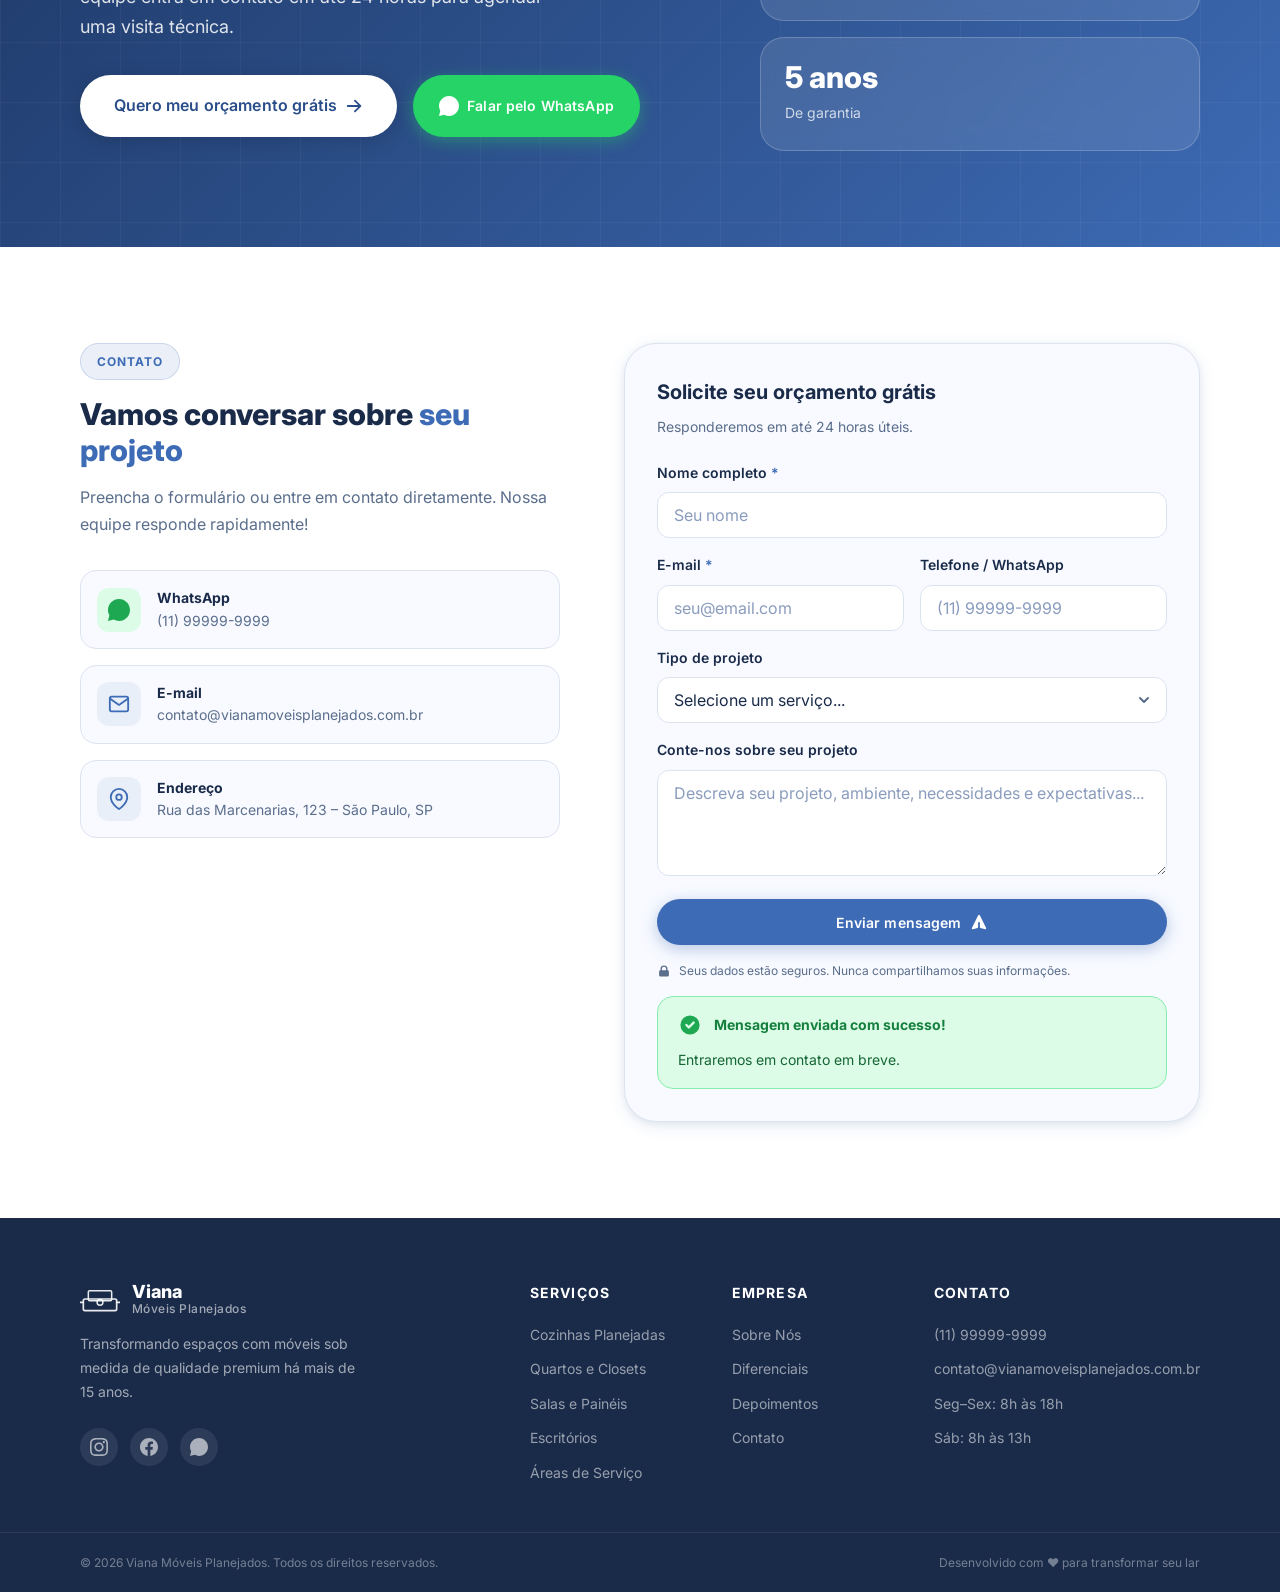
==== commit bf5aa33b: "ajustes carrosel" ====
--- a/index.html
+++ b/index.html
@@ -204,6 +204,58 @@
     </section>
 
     <!-- ============================================================
+         GALERIA / CARROSSEL DE FOTOS
+    ============================================================ -->
+    <section class="photo-showcase" id="galeria" aria-labelledby="photo-showcase-title">
+      <div class="container">
+        <div class="section-header reveal">
+          <span class="badge badge--dark">Projetos Reais</span>
+          <h2 id="photo-showcase-title">Inspire-se com nossos <span class="highlight">ambientes planejados</span></h2>
+          <p>Um carrossel moderno com alguns dos estilos que desenvolvemos para cozinha, closet, quarto e home office.</p>
+        </div>
+
+        <div class="photo-carousel reveal" role="region" aria-label="Galeria de fotos de projetos" aria-roledescription="carrossel">
+          <div class="photo-carousel__track" id="photoCarouselTrack">
+            <figure class="photo-slide">
+              <img src="1.jpeg" alt="Cozinha planejada com acabamento em madeira clara e iluminação embutida." loading="lazy" />
+              <figcaption>Cozinha planejada contemporânea</figcaption>
+            </figure>
+            <figure class="photo-slide">
+              <img src="2.jpeg" alt="Quarto com guarda-roupa sob medida em tons neutros e detalhes em vidro." loading="lazy" />
+              <figcaption>Quarto com guarda-roupa sob medida</figcaption>
+            </figure>
+            <figure class="photo-slide">
+              <img src="3.jpeg" alt="Home office planejado com bancada ampla e prateleiras funcionais." loading="lazy" />
+              <figcaption>Home office elegante e funcional</figcaption>
+            </figure>
+            <figure class="photo-slide">
+              <img src="4.jpeg" alt="Closet planejado com nichos iluminados e portas de correr." loading="lazy" />
+              <figcaption>Closet com organização inteligente</figcaption>
+            </figure>
+            <figure class="photo-slide">
+              <img src="5.jpeg" alt="Sala de jantar planejada com buffet e painel de iluminação." loading="lazy" />
+              <figcaption>Sala de jantar com buffet planejado</figcaption>
+            </figure>
+            <figure class="photo-slide">
+              <img src="6.jpeg" alt="Banheiro com gabinete planejado, espelho iluminado e bancada de mármore." loading="lazy" />
+              <figcaption>Banheiro com gabinete planejado</figcaption>
+            </figure>
+          </div>
+        </div>
+
+        <div class="photo-carousel__controls" aria-label="Controles da galeria de fotos">
+          <button class="carousel__btn" id="photoCarouselPrev" aria-label="Foto anterior">
+            <svg viewBox="0 0 20 20" fill="currentColor" aria-hidden="true"><path fill-rule="evenodd" d="M12.707 4.293a1 1 0 010 1.414L8.414 10l4.293 4.293a1 1 0 01-1.414 1.414l-5-5a1 1 0 010-1.414l5-5a1 1 0 011.414 0z" clip-rule="evenodd"/></svg>
+          </button>
+          <div class="carousel__dots" id="photoCarouselDots" role="tablist" aria-label="Selecionar foto da galeria"></div>
+          <button class="carousel__btn" id="photoCarouselNext" aria-label="Próxima foto">
+            <svg viewBox="0 0 20 20" fill="currentColor" aria-hidden="true"><path fill-rule="evenodd" d="M7.293 15.707a1 1 0 010-1.414L11.586 10 7.293 5.707a1 1 0 011.414-1.414l5 5a1 1 0 010 1.414l-5 5a1 1 0 01-1.414 0z" clip-rule="evenodd"/></svg>
+          </button>
+        </div>
+      </div>
+    </section>
+
+    <!-- ============================================================
          SOCIAL PROOF / LOGOS
     ============================================================ -->
     <section class="logos-bar" aria-label="Marcas e parceiros">
@@ -227,53 +279,6 @@
             <span class="logo-pill">Grass</span>
             <span class="logo-pill">Mdf Brasil</span>
           </div>
-        </div>
-      </div>
-    </section>
-
-    <!-- ============================================================
-         GALERIA / CARROSSEL DE FOTOS
-    ============================================================ -->
-    <section class="photo-showcase" id="galeria" aria-labelledby="photo-showcase-title">
-      <div class="container">
-        <div class="section-header reveal">
-          <span class="badge badge--dark">Projetos Reais</span>
-          <h2 id="photo-showcase-title">Inspire-se com nossos <span class="highlight">ambientes planejados</span></h2>
-          <p>Um carrossel moderno com alguns dos estilos que desenvolvemos para cozinha, closet, quarto e home office.</p>
-        </div>
-
-        <div class="photo-carousel reveal" role="region" aria-label="Galeria de fotos de projetos" aria-roledescription="carrossel">
-          <div class="photo-carousel__track" id="photoCarouselTrack">
-            <figure class="photo-slide">
-              <img src="1.jpeg" alt="Cozinha planejada com acabamento em madeira clara e iluminação embutida." loading="lazy" />
-              <figcaption>Cozinha planejada contemporânea</figcaption>
-            </figure>
-
-            <figure class="photo-slide">
-              <img src="2.jpeg" alt="Quarto com guarda-roupa sob medida em tons neutros e detalhes em vidro." loading="lazy" />
-              <figcaption>Quarto com guarda-roupa sob medida</figcaption>
-            </figure>
-
-            <figure class="photo-slide">
-              <img src="3.jpeg" alt="Home office planejado com bancada ampla e prateleiras funcionais." loading="lazy" />
-              <figcaption>Home office elegante e funcional</figcaption>
-            </figure>
-
-            <figure class="photo-slide">
-              <img src="4.jpeg" alt="Closet planejado com nichos iluminados e portas de correr." loading="lazy" />
-              <figcaption>Closet com organização inteligente</figcaption>
-            </figure>
-          </div>
-        </div>
-
-        <div class="photo-carousel__controls" aria-label="Controles da galeria de fotos">
-          <button class="carousel__btn" id="photoCarouselPrev" aria-label="Foto anterior">
-            <svg viewBox="0 0 20 20" fill="currentColor" aria-hidden="true"><path fill-rule="evenodd" d="M12.707 4.293a1 1 0 010 1.414L8.414 10l4.293 4.293a1 1 0 01-1.414 1.414l-5-5a1 1 0 010-1.414l5-5a1 1 0 011.414 0z" clip-rule="evenodd"/></svg>
-          </button>
-          <div class="carousel__dots" id="photoCarouselDots" role="tablist" aria-label="Selecionar foto da galeria"></div>
-          <button class="carousel__btn" id="photoCarouselNext" aria-label="Próxima foto">
-            <svg viewBox="0 0 20 20" fill="currentColor" aria-hidden="true"><path fill-rule="evenodd" d="M7.293 15.707a1 1 0 010-1.414L11.586 10 7.293 5.707a1 1 0 011.414-1.414l5 5a1 1 0 010 1.414l-5 5a1 1 0 01-1.414 0z" clip-rule="evenodd"/></svg>
-          </button>
         </div>
       </div>
     </section>
@@ -911,6 +916,19 @@
     </div>
   </footer>
 
+  <!-- Photo Lightbox -->
+  <div class="photo-lb" id="photoLightbox" role="dialog" aria-modal="true" aria-label="Visualização ampliada">
+    <button class="photo-lb__close" id="photoLbClose" aria-label="Fechar">
+      <svg viewBox="0 0 24 24" fill="none" stroke="currentColor" stroke-width="2.5" stroke-linecap="round">
+        <line x1="18" y1="6" x2="6" y2="18"/><line x1="6" y1="6" x2="18" y2="18"/>
+      </svg>
+    </button>
+    <div class="photo-lb__img-wrap">
+      <img id="photoLbImg" src="" alt="" />
+    </div>
+    <p class="photo-lb__caption" id="photoLbCaption"></p>
+  </div>
+
   <script src="script.js"></script>
 </body>
 </html>
--- a/styles.css
+++ b/styles.css
@@ -868,6 +868,10 @@
   background: linear-gradient(180deg, var(--color-bg) 0%, #f7faff 100%);
 }
 
+.photo-showcase--first {
+  padding-top: calc(var(--navbar-h) + var(--space-12));
+}
+
 .photo-carousel {
   position: relative;
   overflow: hidden;
@@ -878,24 +882,44 @@
 }
 
 .photo-carousel__track {
-  display: flex;
-  transition: transform 0.55s cubic-bezier(0.2, 0.8, 0.2, 1);
-  will-change: transform;
+  position: relative;
+  aspect-ratio: 16 / 9;
+  overflow: hidden;
 }
 
 .photo-slide {
-  position: relative;
-  flex: 0 0 100%;
-  aspect-ratio: 16 / 9;
-  margin: 0;
+  position: absolute;
+  inset: 0;
+  opacity: 0;
+  transform: scale(1.06);
+  transition:
+    opacity 0.65s cubic-bezier(0.4, 0, 0.2, 1),
+    transform 0.65s cubic-bezier(0.4, 0, 0.2, 1);
   overflow: hidden;
+  pointer-events: none;
+  cursor: default;
+}
+
+.photo-slide.active {
+  opacity: 1;
+  transform: scale(1);
+  pointer-events: auto;
+  cursor: zoom-in;
 }
 
 .photo-slide img {
   width: 100%;
   height: 100%;
   object-fit: cover;
-  transform: scale(1.01);
+}
+
+.photo-slide.active img {
+  animation: kenburns 5s ease-out forwards;
+}
+
+@keyframes kenburns {
+  from { transform: scale(1.08); }
+  to   { transform: scale(1.01); }
 }
 
 .photo-slide::before {
@@ -932,7 +956,7 @@
     padding: var(--space-16) 0;
   }
 
-  .photo-slide {
+  .photo-carousel__track {
     aspect-ratio: 4 / 5;
   }
 
@@ -1816,6 +1840,106 @@
 }
 
 /* ----------------------------------------------------------------
+   18b. PHOTO CAROUSEL — Progress Bar
+---------------------------------------------------------------- */
+.photo-carousel__progress {
+  position: absolute;
+  bottom: 0; left: 0;
+  height: 3px;
+  background: var(--color-primary);
+  width: 0%;
+  z-index: 5;
+  border-radius: 0 3px 3px 0;
+  pointer-events: none;
+}
+
+/* ----------------------------------------------------------------
+   18c. PHOTO LIGHTBOX
+---------------------------------------------------------------- */
+.photo-lb {
+  position: fixed;
+  inset: 0;
+  z-index: 500;
+  background: rgba(0,0,0,0);
+  backdrop-filter: blur(0px);
+  -webkit-backdrop-filter: blur(0px);
+  display: flex;
+  flex-direction: column;
+  align-items: center;
+  justify-content: center;
+  padding: var(--space-6);
+  transition: background 0.35s ease, backdrop-filter 0.35s ease;
+  cursor: zoom-out;
+  visibility: hidden;
+  pointer-events: none;
+}
+
+.photo-lb.open {
+  visibility: visible;
+  pointer-events: auto;
+  background: rgba(0,0,0,0.88);
+  backdrop-filter: blur(16px);
+  -webkit-backdrop-filter: blur(16px);
+}
+
+.photo-lb__img-wrap {
+  max-width: min(90vw, 1100px);
+  border-radius: var(--radius-xl);
+  overflow: hidden;
+  transform: scale(0.82);
+  opacity: 0;
+  transition:
+    transform 0.45s cubic-bezier(0.34, 1.56, 0.64, 1),
+    opacity 0.35s ease;
+  box-shadow: 0 40px 100px rgba(0,0,0,0.65);
+  cursor: default;
+}
+
+.photo-lb.open .photo-lb__img-wrap {
+  transform: scale(1);
+  opacity: 1;
+}
+
+.photo-lb__img-wrap img {
+  display: block;
+  max-width: 100%;
+  max-height: 82vh;
+  object-fit: contain;
+}
+
+.photo-lb__close {
+  position: fixed;
+  top: var(--space-6);
+  right: var(--space-6);
+  width: 46px; height: 46px;
+  border-radius: 50%;
+  background: rgba(255,255,255,0.12);
+  border: 1px solid rgba(255,255,255,0.22);
+  color: var(--color-white);
+  display: flex;
+  align-items: center;
+  justify-content: center;
+  transition: all var(--transition-base);
+  z-index: 501;
+  backdrop-filter: blur(6px);
+}
+
+.photo-lb__close:hover {
+  background: rgba(255,255,255,0.22);
+  transform: rotate(90deg) scale(1.1);
+}
+
+.photo-lb__close svg { width: 20px; height: 20px; }
+
+.photo-lb__caption {
+  margin-top: var(--space-5);
+  color: rgba(255,255,255,0.75);
+  font-size: var(--text-sm);
+  text-align: center;
+  font-family: var(--font-sans);
+}
+
+/* ----------------------------------------------------------------
    19. PRINT STYLES
 ---------------------------------------------------------------- */
 @media print {
